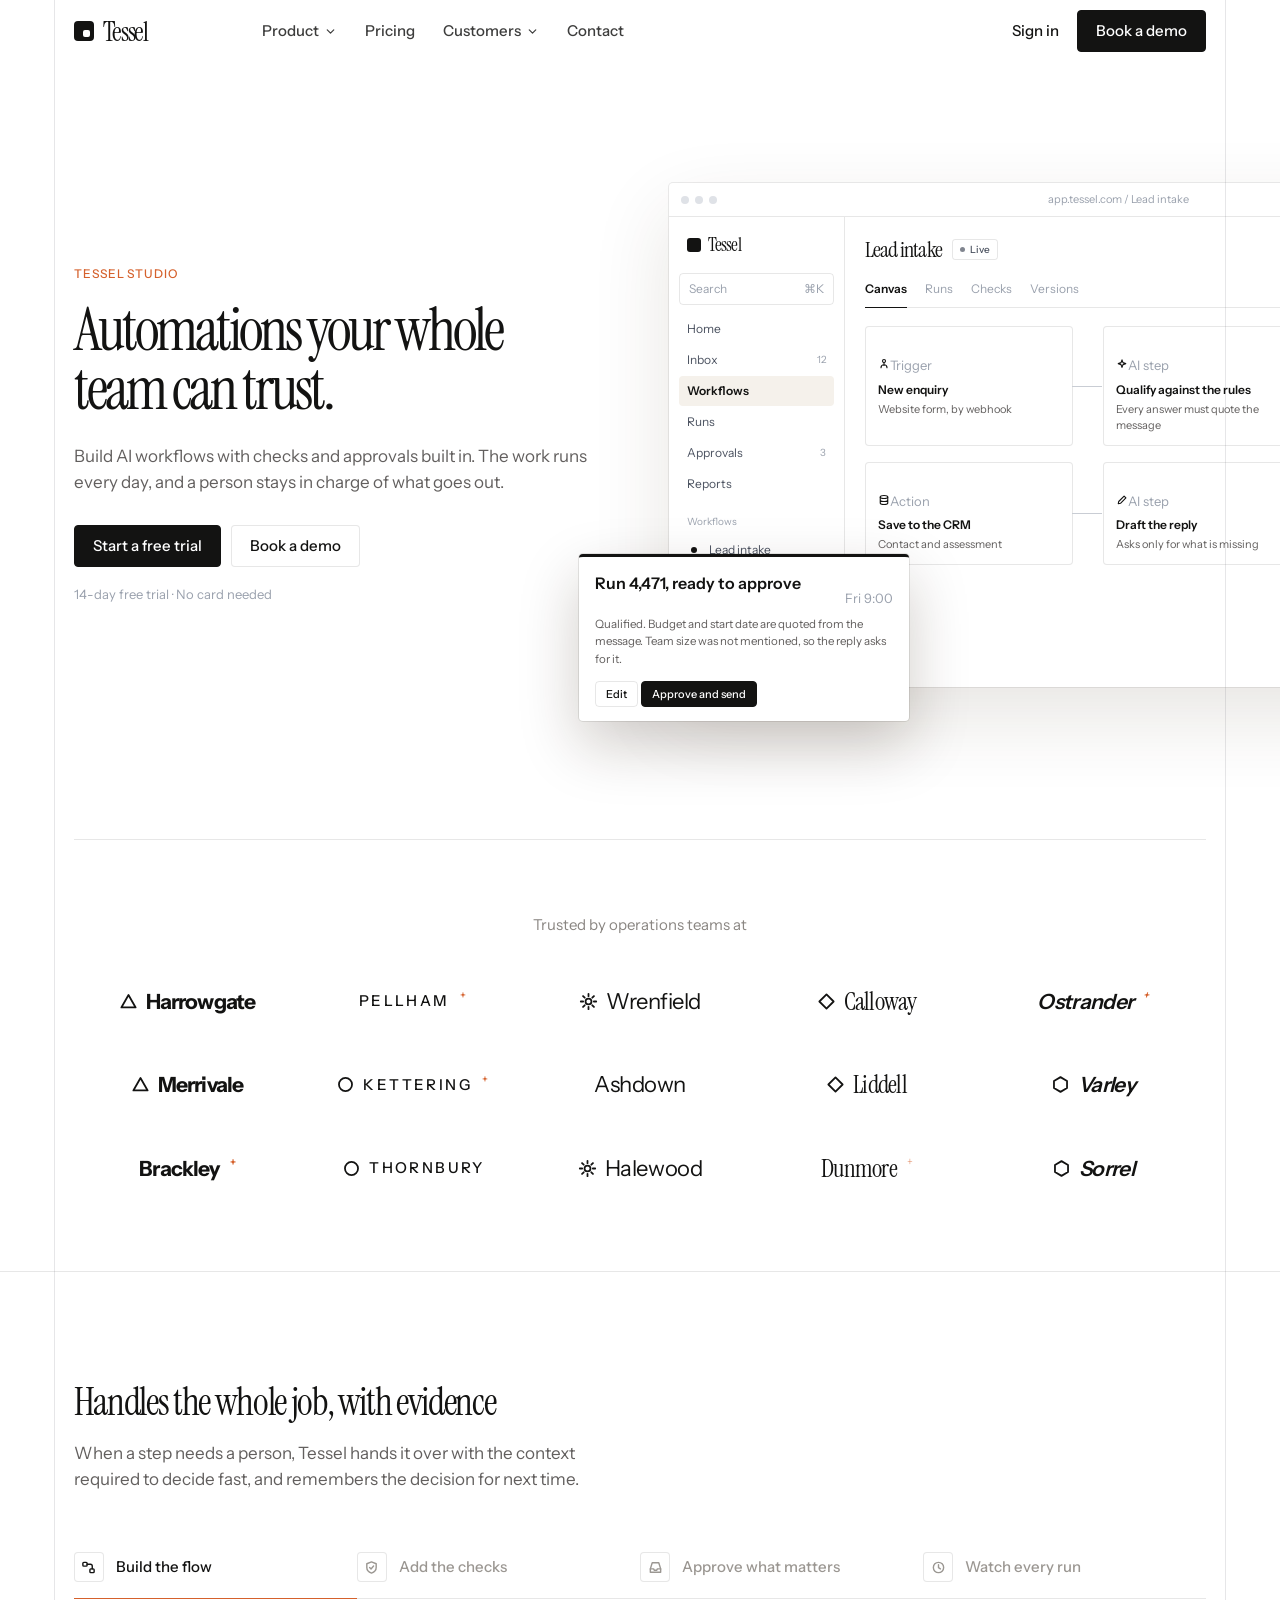
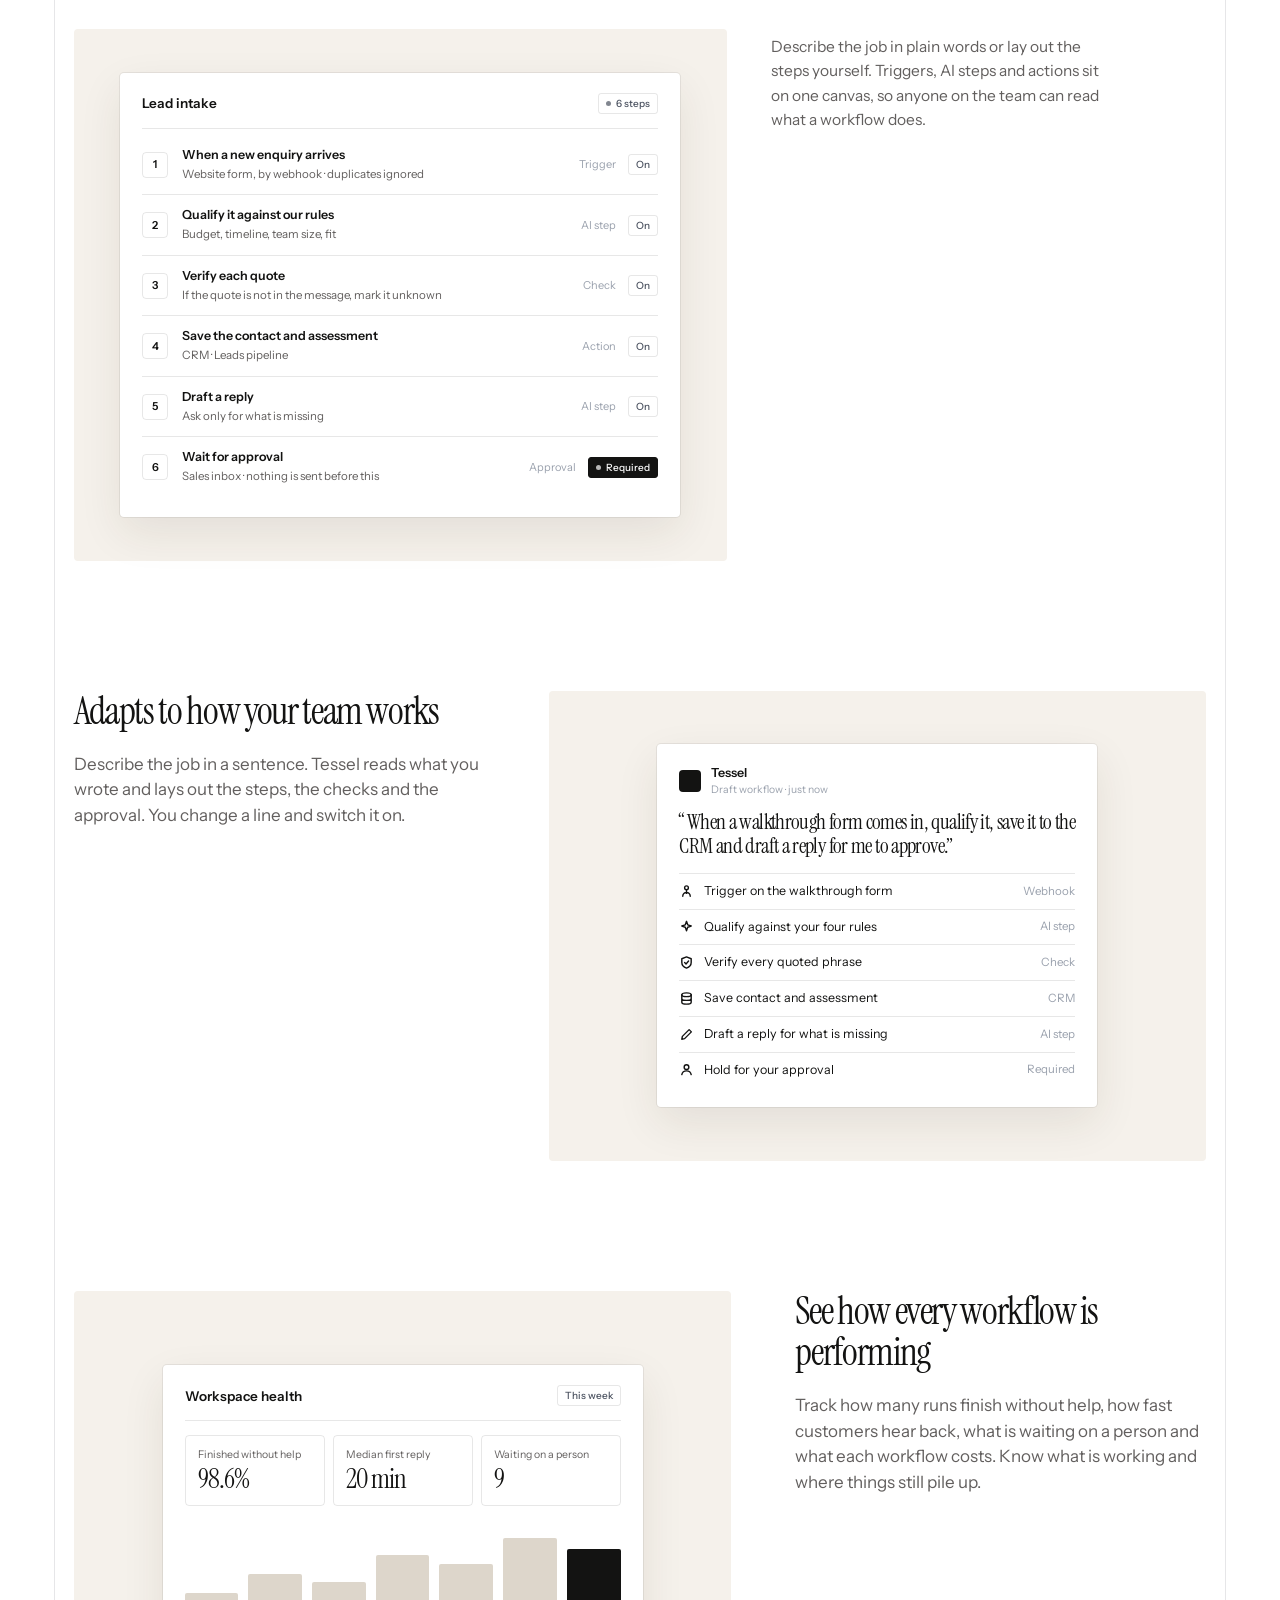
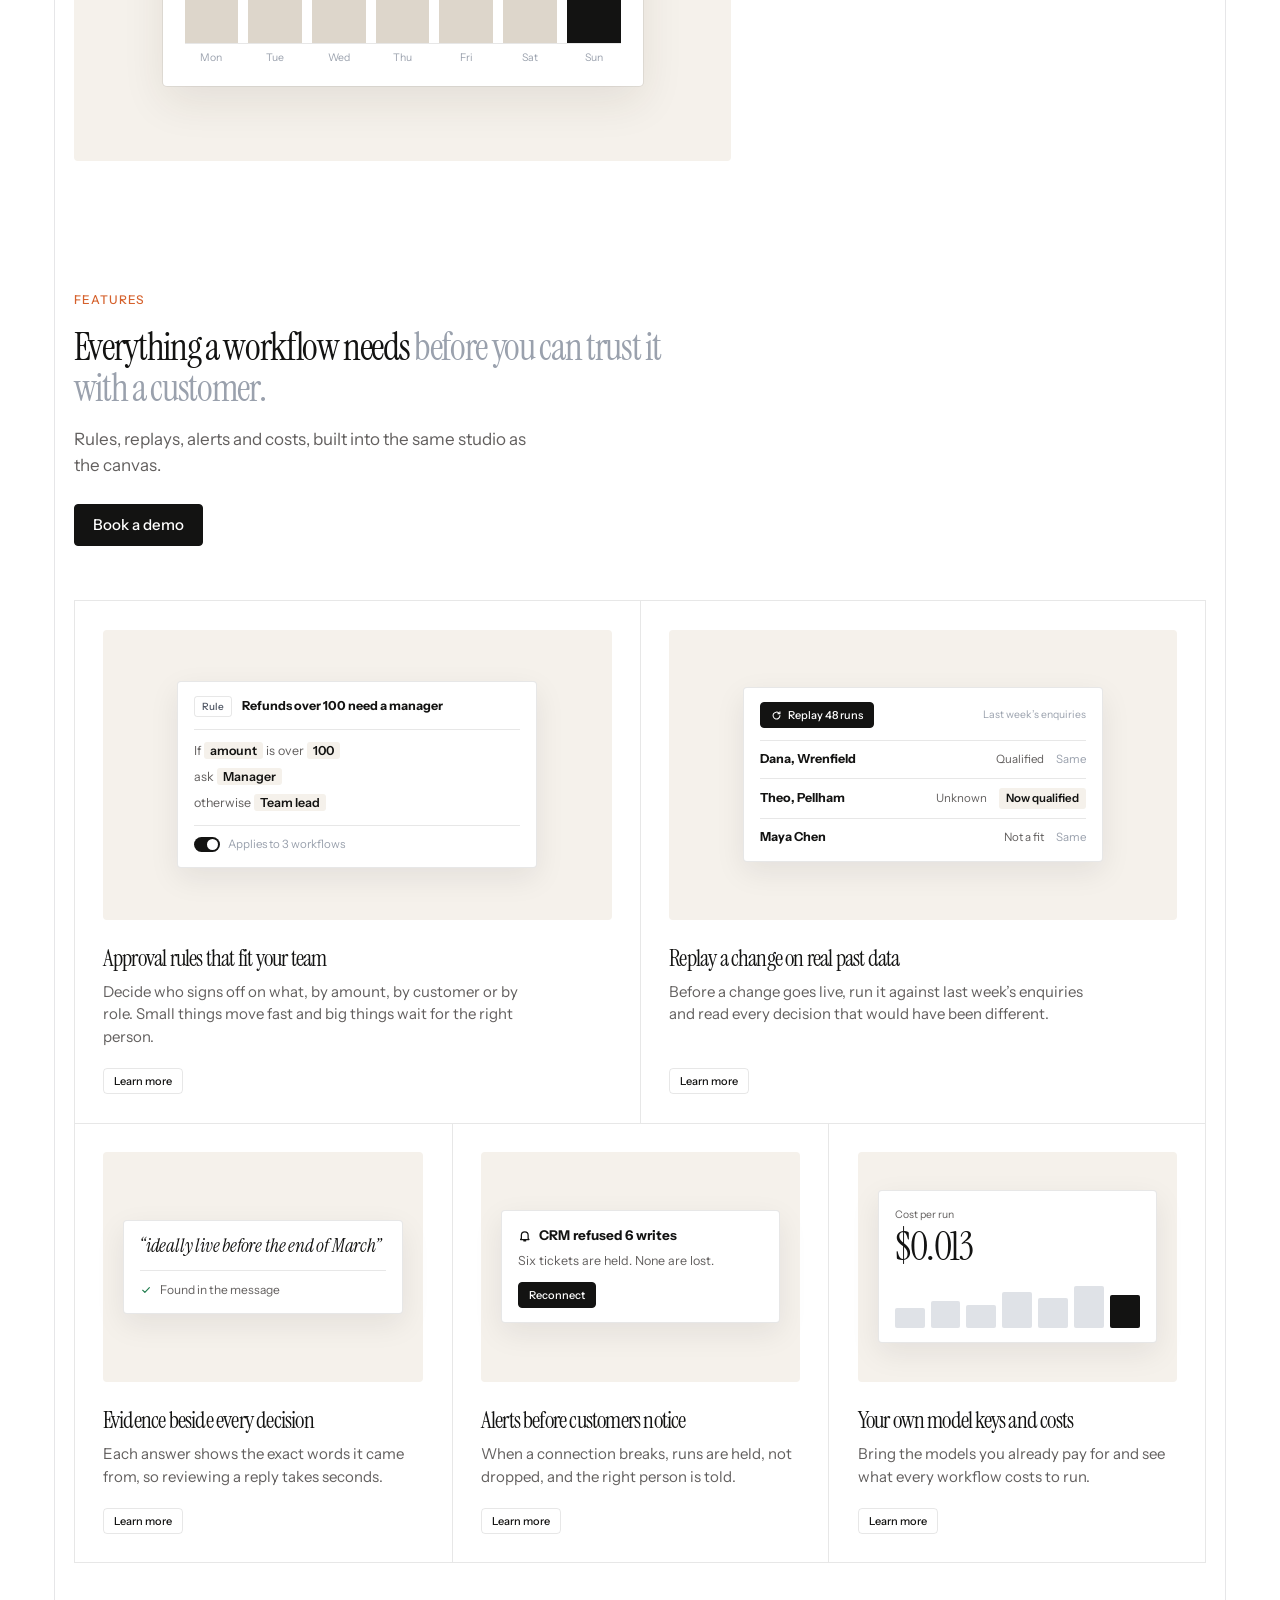
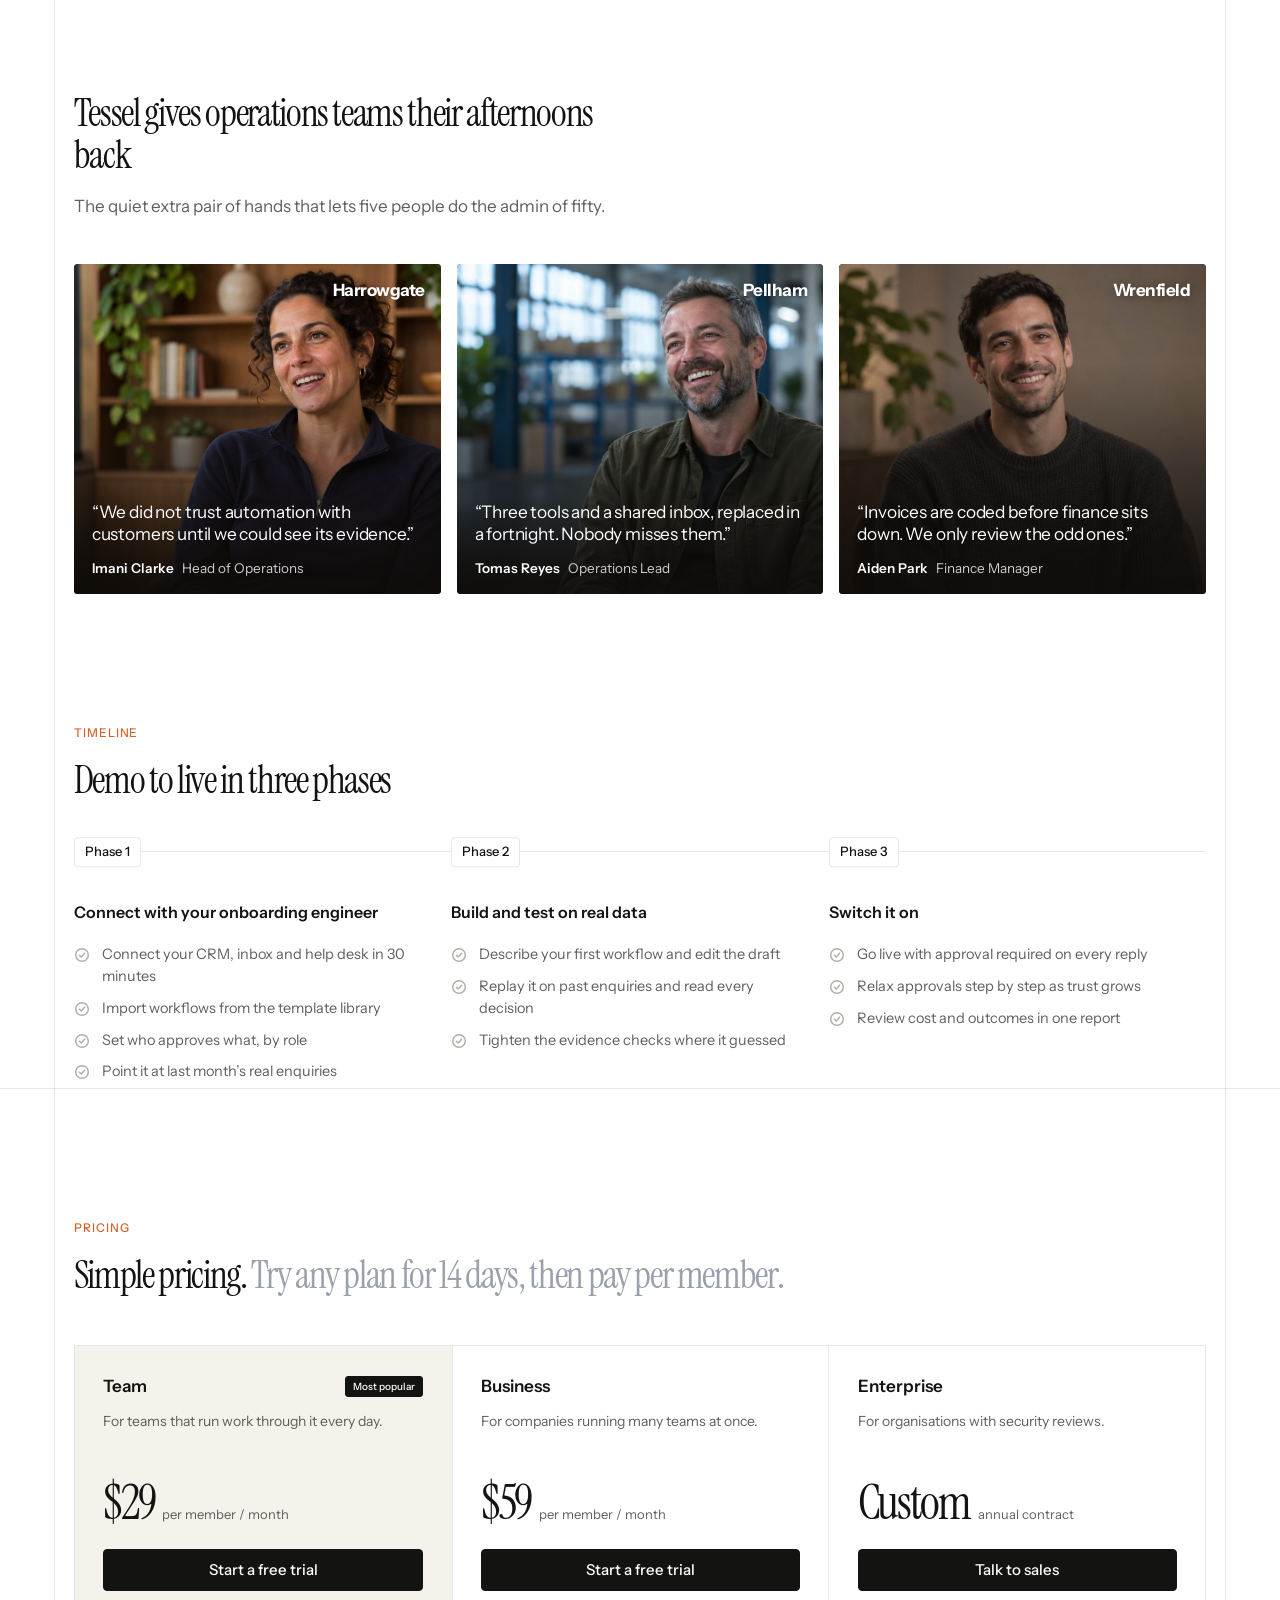
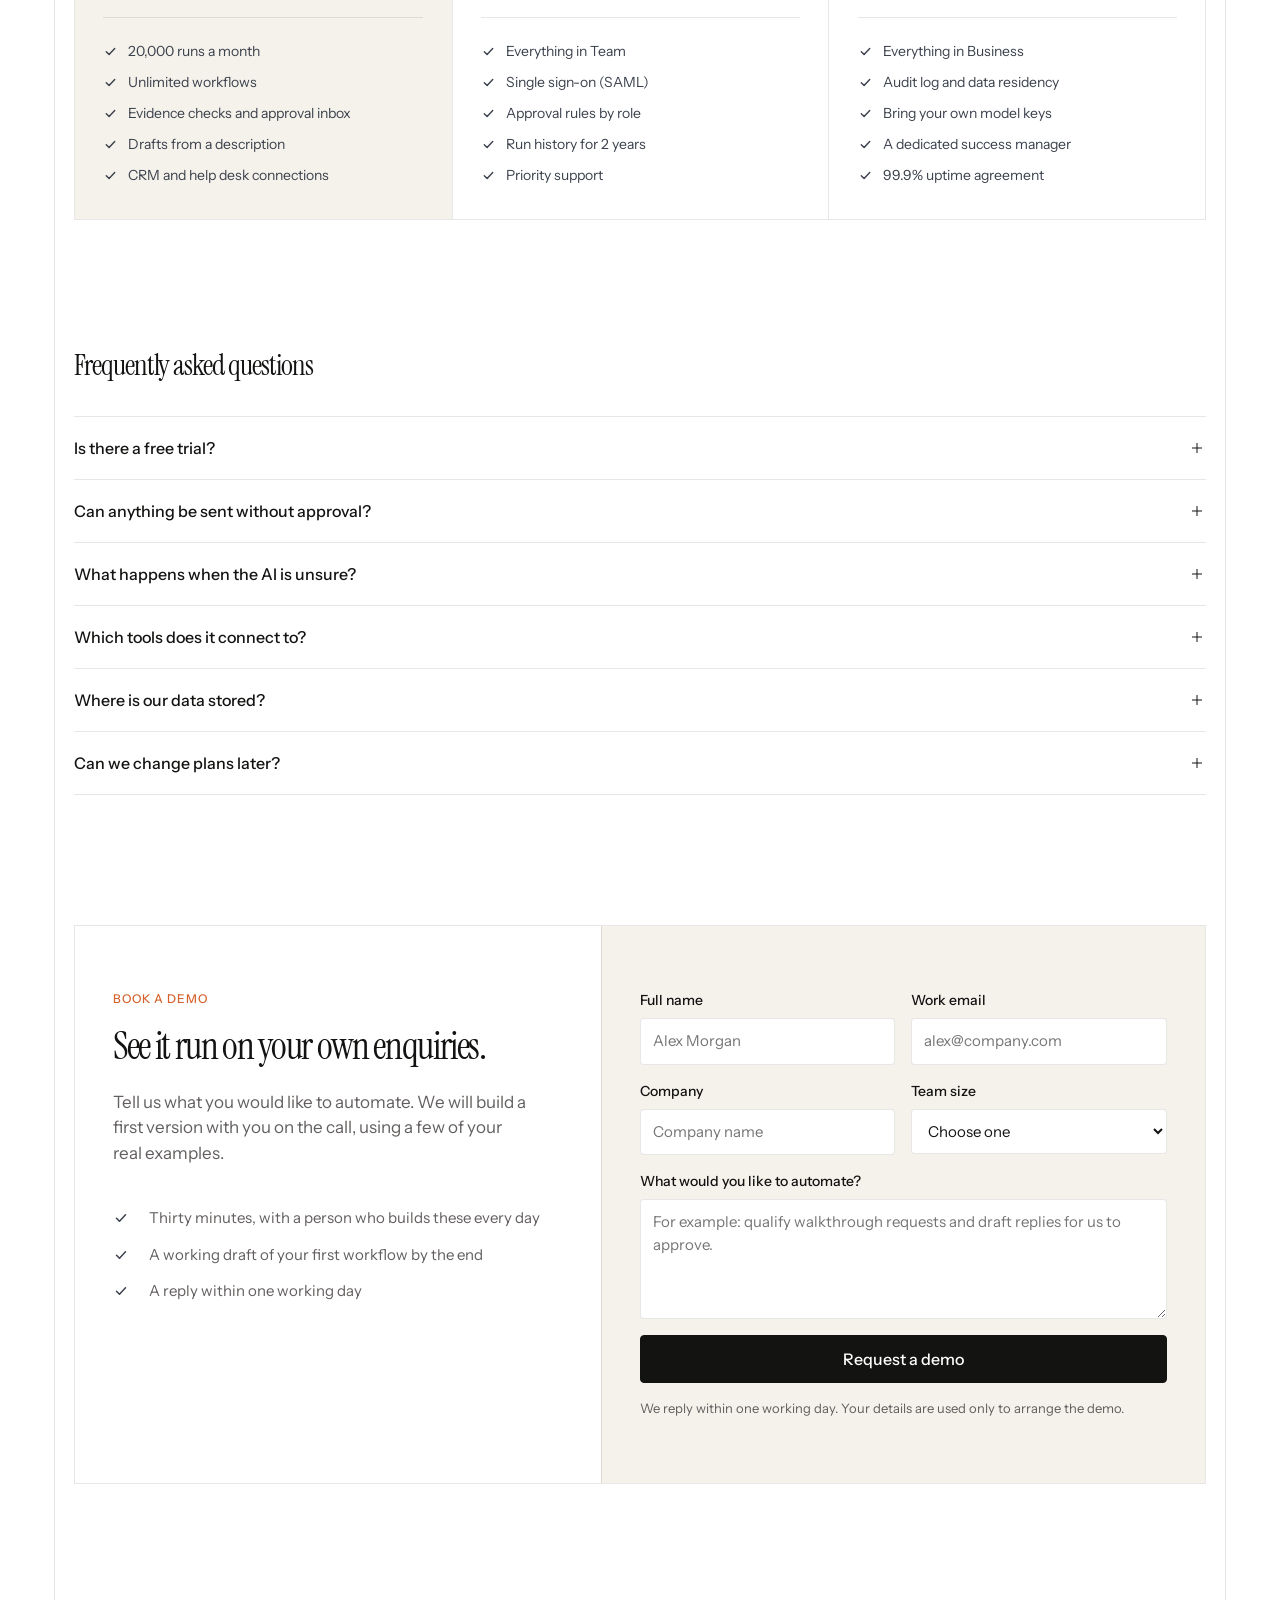
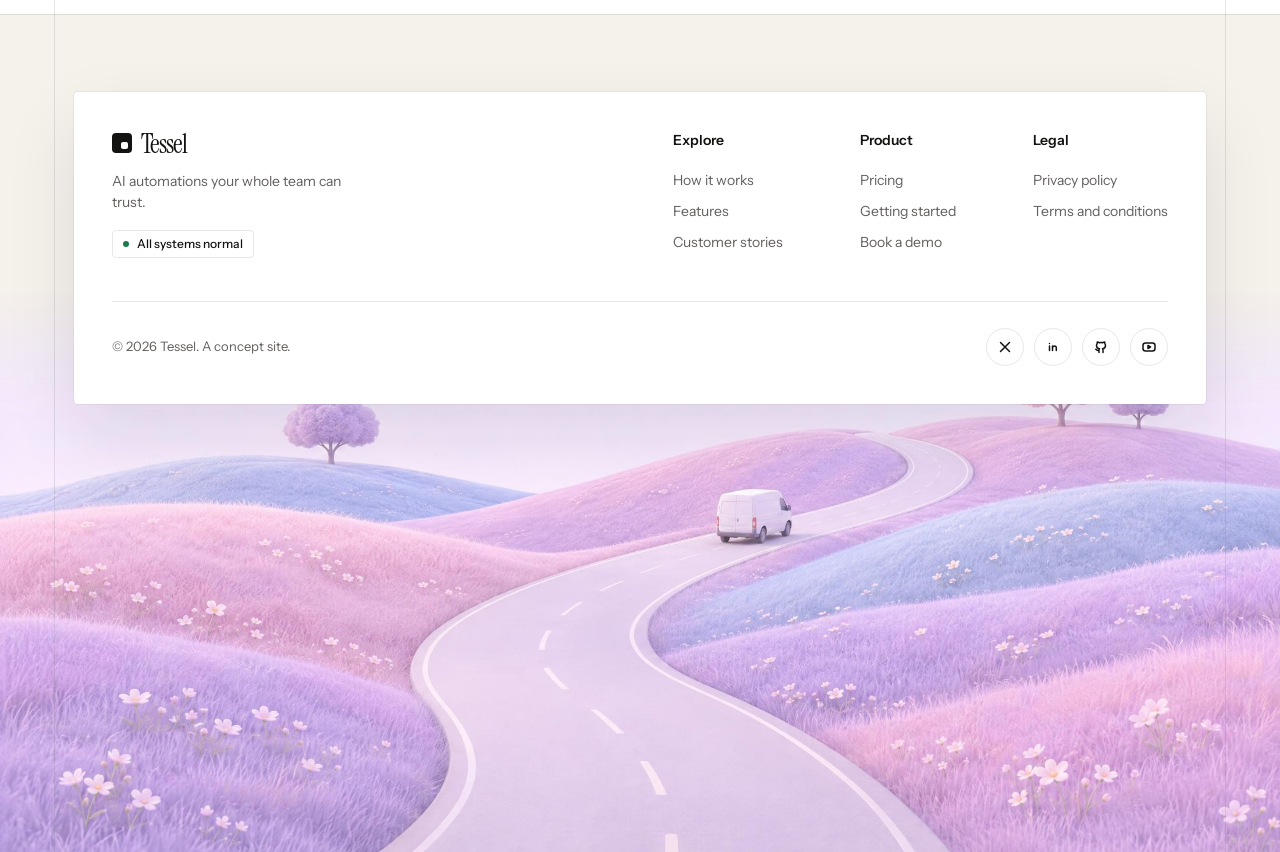
==== v2/index.html @ 74b29dfb "Add a second, left-aligned layout of Tessel under /v2/ Hero with the product running off the right e" ====
<!DOCTYPE html>
<html lang="en">
<head>
<meta charset="utf-8">
<meta name="viewport" content="width=device-width,initial-scale=1">
<title>Tessel · AI automations your whole team can trust</title>
<meta name="description" content="Tessel is a studio for building AI automations with checks and approvals built in, so the work runs every day and a person stays in charge of what goes out.">
<link rel="preload" href="../assets/fonts/instrument-serif-latin-400-normal.woff2" as="font" type="font/woff2" crossorigin>
<link rel="stylesheet" href="../styles.css?v=1794491705">
<link rel="stylesheet" href="v2.css?v=1794491705">
</head>
<body class="v2" data-nav="light" data-top>

<svg width="0" height="0" style="position:absolute" aria-hidden="true"><defs>
  <symbol id="i-arrow" viewBox="0 0 16 16"><path d="M3 8h10M9 4l4 4-4 4"/></symbol>
  <symbol id="i-check" viewBox="0 0 16 16"><path d="m3.500 8.300 3 3 6-6.500"/></symbol>
  <symbol id="i-hook" viewBox="0 0 16 16"><circle cx="8" cy="4" r="2"/><path d="M8 6v4M4 13a4 4 0 0 1 8 0"/></symbol>
  <symbol id="i-spark" viewBox="0 0 16 16"><path d="M8 2.500l1.300 3.700L13 7.500 9.300 8.800 8 12.500 6.700 8.800 3 7.500l3.700-1.300Z"/></symbol>
  <symbol id="i-shield" viewBox="0 0 16 16"><path d="M8 2 13 4v4c0 3-2.200 5-5 6-2.800-1-5-3-5-6V4Z"/><path d="m6 8 1.500 1.500L10.200 6.500"/></symbol>
  <symbol id="i-db" viewBox="0 0 16 16"><ellipse cx="8" cy="4" rx="5" ry="2"/><path d="M3 4v8c0 1.100 2.200 2 5 2s5-.9 5-2V4M3 8c0 1.100 2.200 2 5 2s5-.9 5-2"/></symbol>
  <symbol id="i-pen" viewBox="0 0 16 16"><path d="M3 13l.6-3L10.800 2.800l2.400 2.400L6 12.400Z"/></symbol>
  <symbol id="i-user" viewBox="0 0 16 16"><circle cx="8" cy="5.500" r="2.500"/><path d="M3 13.500c.5-2.500 2.500-4 5-4s4.500 1.500 5 4"/></symbol>
  <symbol id="i-send" viewBox="0 0 16 16"><path d="M2.500 8 13.500 3 10 13.500 8 9Z"/></symbol>
  <symbol id="i-eye" viewBox="0 0 16 16"><path d="M1.500 8S4 3.500 8 3.500 14.500 8 14.500 8 12 12.500 8 12.500 1.500 8 1.500 8Z"/><circle cx="8" cy="8" r="2"/></symbol>
  <symbol id="i-tri" viewBox="0 0 16 16"><path d="M8 2.500 14 13H2Z"/></symbol>
  <symbol id="i-ring" viewBox="0 0 16 16"><circle cx="8" cy="8" r="5.500"/></symbol>
  <symbol id="i-sun" viewBox="0 0 16 16"><circle cx="8" cy="8" r="2.500"/><path d="M8 1.500v2M8 12.500v2M1.500 8h2M12.500 8h2M3.400 3.400l1.400 1.400M11.200 11.200l1.400 1.400M3.400 12.600l1.400-1.400M11.200 4.800l1.400-1.400"/></symbol>
  <symbol id="i-dia" viewBox="0 0 16 16"><path d="M8 2 14 8l-6 6-6-6Z"/></symbol>
  <symbol id="i-hex" viewBox="0 0 16 16"><path d="M8 1.800 13.500 5v6L8 14.200 2.500 11V5Z"/></symbol>
  <symbol id="i-chev" viewBox="0 0 16 16"><path d="m4 6 4 4 4-4"/></symbol>
  <symbol id="i-flow" viewBox="0 0 16 16"><rect x="2" y="2.500" width="4.500" height="4" rx="1"/><rect x="9.500" y="9.500" width="4.500" height="4" rx="1"/><path d="M6.500 4.500H10a2 2 0 0 1 2 2v3"/></symbol>
  <symbol id="i-inbox" viewBox="0 0 16 16"><path d="M2.500 9.500 4.500 3h7l2 6.500V13h-11Z"/><path d="M2.500 9.500H6l.8 1.500h2.400l.8-1.500h3.500"/></symbol>
  <symbol id="i-clock" viewBox="0 0 16 16"><circle cx="8" cy="8" r="5.500"/><path d="M8 5v3.200l2 1.300"/></symbol>
  <symbol id="i-grid" viewBox="0 0 16 16"><rect x="2.500" y="2.500" width="4.500" height="4.500" rx="1"/><rect x="9" y="2.500" width="4.500" height="4.500" rx="1"/><rect x="2.500" y="9" width="4.500" height="4.500" rx="1"/><rect x="9" y="9" width="4.500" height="4.500" rx="1"/></symbol>
  <symbol id="i-build" viewBox="0 0 16 16"><path d="M3 13.500V4l5-1.500V13.500M8 6h5v7.500M2 13.500h12M5 6v.1M5 8.500v.1M5 11v.1M10.500 8.500v.1M10.500 11v.1"/></symbol>
  <symbol id="i-truck" viewBox="0 0 16 16"><path d="M1.500 4h8v7h-8ZM9.500 6.500h3l2 2.500v2h-5"/><circle cx="4.500" cy="11.500" r="1.300"/><circle cx="11.500" cy="11.500" r="1.300"/></symbol>
  <symbol id="i-case" viewBox="0 0 16 16"><rect x="2" y="5" width="12" height="8" rx="1.200"/><path d="M6 5V3.500h4V5M2 9h12"/></symbol>
  <symbol id="i-bell" viewBox="0 0 16 16"><path d="M4 11V7.500a4 4 0 0 1 8 0V11l1 1.500H3ZM6.800 14h2.400"/></symbol>
  <symbol id="i-key" viewBox="0 0 16 16"><circle cx="5.500" cy="10.500" r="2.500"/><path d="m7.300 8.700 5.200-5.200M10.500 5.500l1.500 1.500M12 4l1.500 1.500"/></symbol>
  <symbol id="i-redo" viewBox="0 0 16 16"><path d="M13 8a5 5 0 1 1-1.500-3.500M13 2.500v3h-3"/></symbol>
</defs></svg>

<div class="frame" aria-hidden="true"><i></i><i></i></div>

<header class="nav">
  <a class="logo" href="#top"><b></b>Tessel</a>
  <nav class="nav-links" id="site-menu" aria-label="Main" data-lenis-prevent>
    <div class="has-menu">
      <button class="nl" type="button" aria-expanded="false" aria-controls="menu-product">Product <svg class="i"><use href="#i-chev"/></svg></button>
      <div class="mega" id="menu-product"><div class="mega-in wide">
        <div class="mg">
          <a href="#how"><i><svg class="i"><use href="#i-flow"/></svg></i><span><b>Workflow canvas</b>Triggers, AI steps and actions on one page.</span></a>
          <a href="#how"><i><svg class="i"><use href="#i-shield"/></svg></i><span><b>Evidence checks</b>Every AI answer has to quote its source.</span></a>
          <a href="#how"><i><svg class="i"><use href="#i-inbox"/></svg></i><span><b>Approval inbox</b>Nothing reaches a customer without a yes.</span></a>
          <a href="#how"><i><svg class="i"><use href="#i-clock"/></svg></i><span><b>Run history</b>What ran, what it decided and why.</span></a>
          <a href="#new"><i><svg class="i"><use href="#i-spark"/></svg></i><span><b>Drafts from a description</b>Type the job and get a first version.</span></a>
          <a href="#features"><i><svg class="i"><use href="#i-grid"/></svg></i><span><b>All features</b>Rules, replays, alerts and model keys.</span></a>
        </div>
        <a class="mg-card" href="#new"><img src="../assets/t1.jpg" alt="" loading="lazy"><small>New in 3.0</small><b>Workflows drafted from a description</b><span>See how it works <svg class="i"><use href="#i-arrow"/></svg></span></a>
      </div></div>
    </div>
    <a class="nl" href="#pricing">Pricing</a>
    <div class="has-menu">
      <button class="nl" type="button" aria-expanded="false" aria-controls="menu-customers">Customers <svg class="i"><use href="#i-chev"/></svg></button>
      <div class="mega" id="menu-customers"><div class="mega-in">
        <div class="mg one">
          <a href="#customers"><i><svg class="i"><use href="#i-build"/></svg></i><span><b>Harrowgate</b>Property. Every enquiry answered the same morning.</span></a>
          <a href="#customers"><i><svg class="i"><use href="#i-truck"/></svg></i><span><b>Pellham</b>Logistics. Three tools and a shared inbox replaced.</span></a>
          <a href="#customers"><i><svg class="i"><use href="#i-case"/></svg></i><span><b>Wrenfield</b>Professional services. Invoices coded before finance arrives.</span></a>
        </div>
        <a class="mg-card" href="#customers"><img src="../assets/c1.jpg" alt="" loading="lazy"><small>Customer stories</small><b>Teams that stopped copying and pasting</b><span>Read the stories <svg class="i"><use href="#i-arrow"/></svg></span></a>
      </div></div>
    </div>
    <a class="nl" href="#demo">Contact</a>
    <div class="m-cta"><a class="btn" href="#demo">Sign in</a><a class="btn dark" href="#demo">Book a demo</a></div>
  </nav>
  <div class="nav-cta"><a class="signin" href="#demo">Sign in</a><a class="btn dark" href="#demo">Book a demo</a><button class="burger" type="button" aria-label="Open menu" aria-expanded="false" aria-controls="site-menu"><i></i><i></i></button></div>
</header>

<main id="top">

<section class="hero2" data-theme="light">
  <div class="h2-copy">
    <span class="kick rv">Tessel Studio</span>
    <h1 class="rv">Automations your whole <br>team can trust.</h1>
    <p class="lead rv d1">Build AI workflows with checks and approvals built in. The work runs every day, and a person stays in charge of what goes out.</p>
    <div class="cta rv d2"><a class="btn dark" href="#pricing">Start a free trial</a><a class="btn" href="#demo">Book a demo</a></div>
    <small class="rv d2">14-day free trial · No card needed</small>
  </div>
  <div class="h2-vis rv d1">
    <div class="win">
      <div class="win-bar"><i></i><i></i><i></i><span>app.tessel.com / Lead intake</span></div>
      <div class="app">
        <aside class="side">
          <div class="brand"><b></b>Tessel</div>
          <div class="srch">Search <span>⌘K</span></div>
          <a>Home</a><a>Inbox <em>12</em></a><a class="on">Workflows</a><a>Runs</a><a>Approvals <em>3</em></a><a>Reports</a>
          <div class="grp">Workflows</div>
          <a><i class="dot"></i>Lead intake</a><a><i class="dot"></i>Invoice coding</a><a><i class="dot"></i>Support triage</a><a><i class="dot o"></i>Weekly report</a>
        </aside>
        <div class="main">
          <div class="hd"><b>Lead intake</b><span class="tag">Live</span><div class="avs"><span><i>MA</i><i>TH</i><i>JR</i></span><span class="mini">Share</span></div></div>
          <div class="tabs"><b>Canvas</b><span>Runs</span><span>Checks</span><span>Versions</span></div>
          <div class="flow-g">
            <div class="node"><small><svg class="i"><use href="#i-hook"/></svg>Trigger</small><b>New enquiry</b><p>Website form, by webhook</p></div>
            <div class="node"><small><svg class="i"><use href="#i-spark"/></svg>AI step</small><b>Qualify against the rules</b><p>Every answer must quote the message</p></div>
            <div class="node"><small><svg class="i"><use href="#i-shield"/></svg>Check</small><b>Verify each quote</b><p>Not found becomes unknown</p></div>
            <div class="node"><small><svg class="i"><use href="#i-db"/></svg>Action</small><b>Save to the CRM</b><p>Contact and assessment</p></div>
            <div class="node"><small><svg class="i"><use href="#i-pen"/></svg>AI step</small><b>Draft the reply</b><p>Asks only for what is missing</p></div>
            <div class="node live"><small><svg class="i"><use href="#i-user"/></svg>Approval</small><b>Wait for a person</b><p>3 replies waiting</p></div>
          </div>
        </div>
      </div>
    </div>
    <div class="floaty">
        <div class="t">Run 4,471, ready to approve <small>Fri 9:00</small></div>
        <p>Qualified. Budget and start date are quoted from the message. Team size was not mentioned, so the reply asks for it.</p>
        <span class="mini">Edit</span> <span class="mini k">Approve and send</span>
      </div>
  </div>
</section>

<section class="logos2" data-theme="light">
  <p class="rv">Trusted by operations teams at</p>
  <div class="lgrid rv"><span class="lg a"><svg class="i"><use href="#i-tri"/></svg>Harrowgate</span><span class="lg c">Pellham<sup>+</sup></span><span class="lg e"><svg class="i"><use href="#i-sun"/></svg>Wrenfield</span><span class="lg b"><svg class="i"><use href="#i-dia"/></svg>Calloway</span><span class="lg d">Ostrander<sup>+</sup></span><span class="lg a"><svg class="i"><use href="#i-tri"/></svg>Merrivale</span><span class="lg c"><svg class="i"><use href="#i-ring"/></svg>Kettering<sup>+</sup></span><span class="lg e">Ashdown</span><span class="lg b"><svg class="i"><use href="#i-dia"/></svg>Liddell</span><span class="lg d"><svg class="i"><use href="#i-hex"/></svg>Varley</span><span class="lg a">Brackley<sup>+</sup></span><span class="lg c"><svg class="i"><use href="#i-ring"/></svg>Thornbury</span><span class="lg e"><svg class="i"><use href="#i-sun"/></svg>Halewood</span><span class="lg b">Dunmore<sup>+</sup></span><span class="lg d"><svg class="i"><use href="#i-hex"/></svg>Sorrel</span></div>
</section>

<section class="walk" id="how" data-theme="light">
  <div class="shead"><h2 class="rv">Handles the whole job, with evidence</h2><p class="lead rv">When a step needs a person, Tessel hands it over with the context required to decide fast, and remembers the decision for next time.</p></div>
  <div class="tablist rv" role="tablist"><button class="tab on" type="button" role="tab" aria-selected="true" data-t="0"><i><svg class="i"><use href="#i-flow"/></svg></i>Build the flow</button><button class="tab" type="button" role="tab" aria-selected="false" data-t="1"><i><svg class="i"><use href="#i-shield"/></svg></i>Add the checks</button><button class="tab" type="button" role="tab" aria-selected="false" data-t="2"><i><svg class="i"><use href="#i-inbox"/></svg></i>Approve what matters</button><button class="tab" type="button" role="tab" aria-selected="false" data-t="3"><i><svg class="i"><use href="#i-clock"/></svg></i>Watch every run</button></div>
  <div class="panes"><div class="pane on" role="tabpanel"><div class="bp"><div class="panel">
        <div class="ph">Lead intake <span class="tag">6 steps</span></div>
        <div class="row"><span class="n">1</span><div><b>When a new enquiry arrives</b><small>Website form, by webhook · duplicates ignored</small></div><em>Trigger</em><span class="tag plain">On</span></div>
        <div class="row"><span class="n">2</span><div><b>Qualify it against our rules</b><small>Budget, timeline, team size, fit</small></div><em>AI step</em><span class="tag plain">On</span></div>
        <div class="row"><span class="n">3</span><div><b>Verify each quote</b><small>If the quote is not in the message, mark it unknown</small></div><em>Check</em><span class="tag plain">On</span></div>
        <div class="row"><span class="n">4</span><div><b>Save the contact and assessment</b><small>CRM · Leads pipeline</small></div><em>Action</em><span class="tag plain">On</span></div>
        <div class="row"><span class="n">5</span><div><b>Draft a reply</b><small>Ask only for what is missing</small></div><em>AI step</em><span class="tag plain">On</span></div>
        <div class="row"><span class="n">6</span><div><b>Wait for approval</b><small>Sales inbox · nothing is sent before this</small></div><em>Approval</em><span class="tag k">Required</span></div>
      </div></div><p>Describe the job in plain words or lay out the steps yourself. Triggers, AI steps and actions sit on one canvas, so anyone on the team can read what a workflow does.</p></div><div class="pane" role="tabpanel"><div class="bp"><div class="panel">
        <div class="ph">Evidence check, run 4,471 <span class="tag">3 of 4 verified</span></div>
        <div class="row"><span class="n ok">✓</span><div><b>Budget: over 10k</b><span class="q">“we have set aside around twelve thousand”</span></div><em>Found</em><span class="tag plain">Verified</span></div>
        <div class="row"><span class="n ok">✓</span><div><b>Timeline: this quarter</b><span class="q">“ideally live before the end of March”</span></div><em>Found</em><span class="tag plain">Verified</span></div>
        <div class="row"><span class="n ok">✓</span><div><b>Decision maker: yes</b><span class="q">“I run operations and sign this off”</span></div><em>Found</em><span class="tag plain">Verified</span></div>
        <div class="row"><span class="n no">?</span><div><b>Team size: 40 people</b><span class="q">“a team of about forty”</span></div><em>Not in message</em><span class="tag k">Set to unknown</span></div>
      </div></div><p>Make the AI show its evidence. Tessel verifies every quote against the source message, and anything it cannot find is marked unknown before the run moves on.</p></div><div class="pane" role="tabpanel"><div class="bp"><div class="panel">
        <div class="ph">Approvals <span class="tag">3 waiting</span></div>
        <div class="row"><span class="n">R</span><div><b>Reply to Dana at Wrenfield</b><small>Lead intake · asks for team size</small></div><em>2 min ago</em><span class="mini k">Approve</span></div>
        <div class="row"><span class="n">£</span><div><b>Refund 48.00 to Maya Chen</b><small>Billing · duplicate charge, September</small></div><em>14 min ago</em><span class="mini k">Approve</span></div>
        <div class="row"><span class="n">R</span><div><b>Reply to Pellham support ticket</b><small>Support triage · delivery date change</small></div><em>1 hour ago</em><span class="mini k">Approve</span></div>
        <div class="row"><span class="n ok">✓</span><div><b>Weekly report to leadership</b><small>Approved by Theo · sent Fri 9:00</small></div><em>Yesterday</em><span class="tag plain">Sent</span></div>
      </div></div><p>Replies, refunds and anything a customer will see wait in one inbox until a person says yes. The evidence sits beside each decision, so approving takes seconds.</p></div><div class="pane" role="tabpanel"><div class="bp"><div class="panel">
        <div class="ph">Runs, this week <span class="tag">1,284 runs</span></div>
        <div class="row"><span class="n ok">✓</span><div><b>Lead intake</b><small>412 runs · 9 waiting for approval</small></div><em>Today</em><span class="tag plain">Healthy</span></div>
        <div class="row"><span class="n ok">✓</span><div><b>Invoice coding</b><small>655 runs · 12 sent to finance</small></div><em>Today</em><span class="tag plain">Healthy</span></div>
        <div class="row"><span class="n no">!</span><div><b>Support triage</b><small>217 runs · CRM refused 6 writes</small></div><em>2 hours ago</em><span class="tag k">Needs a look</span></div>
        <div class="two"><div class="box"><b>Support triage is failing to save</b><p style="color:var(--muted);margin:6px 0 12px">The CRM key expired on Tuesday. Six tickets are held, none are lost.</p><span class="mini k">Reconnect the CRM</span></div><div class="box"><div class="big">98.6%</div><div class="trk"><i style="width:98.6%"></i></div><small style="color:var(--muted)">of runs finished without a person stepping in</small></div></div>
      </div></div><p>See what ran, what it decided and why. When a connection breaks, runs are held, not dropped, and the right person is told before a customer notices.</p></div></div>
</section>

<section class="split" id="new" data-theme="light">
  <div class="stext"><h2 class="rv">Adapts to how your team works</h2><p class="lead rv">Describe the job in a sentence. Tessel reads what you wrote and lays out the steps, the checks and the approval. You change a line and switch it on.</p></div>
  <div class="bp tall rv"><div class="panel draft">
    <div class="who"><b></b><div>Tessel<small>Draft workflow · just now</small></div></div>
    <p class="ask">“When a walkthrough form comes in, qualify it, save it to the CRM and draft a reply for me to approve.”</p>
    <ul>
      <li><svg class="i"><use href="#i-hook"/></svg>Trigger on the walkthrough form<em>Webhook</em></li>
      <li><svg class="i"><use href="#i-spark"/></svg>Qualify against your four rules<em>AI step</em></li>
      <li><svg class="i"><use href="#i-shield"/></svg>Verify every quoted phrase<em>Check</em></li>
      <li><svg class="i"><use href="#i-db"/></svg>Save contact and assessment<em>CRM</em></li>
      <li><svg class="i"><use href="#i-pen"/></svg>Draft a reply for what is missing<em>AI step</em></li>
      <li><svg class="i"><use href="#i-user"/></svg>Hold for your approval<em>Required</em></li>
    </ul>
  </div></div>
</section>

<section class="split rev" data-theme="light">
  <div class="bp tall rv"><div class="panel dash">
    <div class="ph">Workspace health <span class="tag plain">This week</span></div>
    <div class="tiles"><div><small>Finished without help</small><b>98.6%</b></div><div><small>Median first reply</small><b>20 min</b></div><div><small>Waiting on a person</small><b>9</b></div></div>
    <div class="chart"><i style="--h:42%"></i><i style="--h:58%"></i><i style="--h:51%"></i><i style="--h:74%"></i><i style="--h:66%"></i><i style="--h:88%"></i><i class="on" style="--h:79%"></i></div>
    <div class="days"><span>Mon</span><span>Tue</span><span>Wed</span><span>Thu</span><span>Fri</span><span>Sat</span><span>Sun</span></div>
  </div></div>
  <div class="stext"><h2 class="rv">See how every workflow is performing</h2><p class="lead rv">Track how many runs finish without help, how fast customers hear back, what is waiting on a person and what each workflow costs. Know what is working and where things still pile up.</p></div>
</section>

<section class="feats" id="features" data-theme="light">
  <div class="wrap fhead"><span class="kick rv">Features</span><h2 class="rv">Everything a workflow needs <span>before you can trust it with a customer.</span></h2><p class="lead rv">Rules, replays, alerts and costs, built into the same studio as the canvas.</p><a class="btn dark rv" href="#demo">Book a demo</a></div>
  <div class="fgridc">
    <article class="fc big rv">
      <div class="fart"><div class="fa-rule">
        <div class="r1"><span class="tag plain">Rule</span><b>Refunds over 100 need a manager</b></div>
        <div class="r2"><span>If <em>amount</em> is over <em>100</em></span><span>ask <em>Manager</em></span><span>otherwise <em>Team lead</em></span></div>
        <div class="r3"><i></i>Applies to 3 workflows</div>
      </div></div>
      <h3>Approval rules that fit your team</h3><p>Decide who signs off on what, by amount, by customer or by role. Small things move fast and big things wait for the right person.</p><a class="mini" href="#demo">Learn more</a>
    </article>
    <article class="fc big rv d1">
      <div class="fart"><div class="fa-replay">
        <div class="bar"><span class="mini k"><svg class="i"><use href="#i-redo"/></svg> Replay 48 runs</span><small>Last week’s enquiries</small></div>
        <div class="rr"><b>Dana, Wrenfield</b><span>Qualified</span><span class="same">Same</span></div>
        <div class="rr"><b>Theo, Pellham</b><span>Unknown</span><span class="chg">Now qualified</span></div>
        <div class="rr"><b>Maya Chen</b><span>Not a fit</span><span class="same">Same</span></div>
      </div></div>
      <h3>Replay a change on real past data</h3><p>Before a change goes live, run it against last week’s enquiries and read every decision that would have been different.</p><a class="mini" href="#demo">Learn more</a>
    </article>
    <article class="fc rv">
      <div class="fart"><div class="fa-quote"><span class="q">“ideally live before the end of March”</span><div><svg class="i ok"><use href="#i-check"/></svg>Found in the message</div></div></div>
      <h3>Evidence beside every decision</h3><p>Each answer shows the exact words it came from, so reviewing a reply takes seconds.</p><a class="mini" href="#demo">Learn more</a>
    </article>
    <article class="fc rv d1">
      <div class="fart"><div class="fa-alert"><div><svg class="i"><use href="#i-bell"/></svg><b>CRM refused 6 writes</b></div><p>Six tickets are held. None are lost.</p><span class="mini k">Reconnect</span></div></div>
      <h3>Alerts before customers notice</h3><p>When a connection breaks, runs are held, not dropped, and the right person is told.</p><a class="mini" href="#demo">Learn more</a>
    </article>
    <article class="fc rv d2">
      <div class="fart"><div class="fa-cost"><small>Cost per run</small><b>$0.013</b><div class="bars"><i style="height:38%"></i><i style="height:52%"></i><i style="height:44%"></i><i style="height:70%"></i><i style="height:58%"></i><i style="height:82%"></i><i class="on" style="height:64%"></i></div></div></div>
      <h3>Your own model keys and costs</h3><p>Bring the models you already pay for and see what every workflow costs to run.</p><a class="mini" href="#demo">Learn more</a>
    </article>
  </div>
</section>

<section class="voices" id="customers" data-theme="light">
  <div class="shead"><h2 class="rv">Tessel gives operations teams their afternoons back</h2><p class="lead rv">The quiet extra pair of hands that lets five people do the admin of fifty.</p></div>
  <div class="vgrid"><figure class="voice rv"><img src="../assets/p1.jpg" alt="" loading="lazy"><span class="co">Harrowgate</span><figcaption><q>“We did not trust automation with customers until we could see its evidence.”</q><b>Imani Clarke</b><span>Head of Operations</span></figcaption></figure><figure class="voice rv d1"><img src="../assets/p2.jpg" alt="" loading="lazy"><span class="co">Pellham</span><figcaption><q>“Three tools and a shared inbox, replaced in a fortnight. Nobody misses them.”</q><b>Tomas Reyes</b><span>Operations Lead</span></figcaption></figure><figure class="voice rv d2"><img src="../assets/p3.jpg" alt="" loading="lazy"><span class="co">Wrenfield</span><figcaption><q>“Invoices are coded before finance sits down. We only review the odd ones.”</q><b>Aiden Park</b><span>Finance Manager</span></figcaption></figure></div>
</section>

<section class="phases" id="phases" data-theme="light">
  <span class="kick rv">Timeline</span>
  <h2 class="rv">Demo to live in three phases</h2>
  <div class="pgrid"><div class="phase rv"><span class="chip">Phase 1</span><h3>Connect with your onboarding engineer</h3><ul><li><svg class="i" viewBox="0 0 16 16"><circle cx="8" cy="8" r="6.300"/><path d="m5.400 8.200 1.800 1.800 3.400-3.800"/></svg>Connect your CRM, inbox and help desk in 30 minutes</li><li><svg class="i" viewBox="0 0 16 16"><circle cx="8" cy="8" r="6.300"/><path d="m5.400 8.200 1.800 1.800 3.400-3.800"/></svg>Import workflows from the template library</li><li><svg class="i" viewBox="0 0 16 16"><circle cx="8" cy="8" r="6.300"/><path d="m5.400 8.200 1.800 1.800 3.400-3.800"/></svg>Set who approves what, by role</li><li><svg class="i" viewBox="0 0 16 16"><circle cx="8" cy="8" r="6.300"/><path d="m5.400 8.200 1.800 1.800 3.400-3.800"/></svg>Point it at last month’s real enquiries</li></ul></div><div class="phase rv d1"><span class="chip">Phase 2</span><h3>Build and test on real data</h3><ul><li><svg class="i" viewBox="0 0 16 16"><circle cx="8" cy="8" r="6.300"/><path d="m5.400 8.200 1.800 1.800 3.400-3.800"/></svg>Describe your first workflow and edit the draft</li><li><svg class="i" viewBox="0 0 16 16"><circle cx="8" cy="8" r="6.300"/><path d="m5.400 8.200 1.800 1.800 3.400-3.800"/></svg>Replay it on past enquiries and read every decision</li><li><svg class="i" viewBox="0 0 16 16"><circle cx="8" cy="8" r="6.300"/><path d="m5.400 8.200 1.800 1.800 3.400-3.800"/></svg>Tighten the evidence checks where it guessed</li></ul></div><div class="phase rv d2"><span class="chip">Phase 3</span><h3>Switch it on</h3><ul><li><svg class="i" viewBox="0 0 16 16"><circle cx="8" cy="8" r="6.300"/><path d="m5.400 8.200 1.800 1.800 3.400-3.800"/></svg>Go live with approval required on every reply</li><li><svg class="i" viewBox="0 0 16 16"><circle cx="8" cy="8" r="6.300"/><path d="m5.400 8.200 1.800 1.800 3.400-3.800"/></svg>Relax approvals step by step as trust grows</li><li><svg class="i" viewBox="0 0 16 16"><circle cx="8" cy="8" r="6.300"/><path d="m5.400 8.200 1.800 1.800 3.400-3.800"/></svg>Review cost and outcomes in one report</li></ul></div></div>
</section>

<section class="price" id="pricing" data-theme="light">
  <div class="wrap"><span class="kick rv">Pricing</span><h2 class="rv">Simple pricing. <span>Try any plan for 14 days, then pay per member.</span></h2></div>
  <div class="plans">
    <div class="plan pop rv"><div class="nm">Team <span class="tag k plain">Most popular</span></div><p>For teams that run work through it every day.</p><div class="amt"><b>$29</b>per member / month</div><a class="btn dark" href="#demo">Start a free trial</a><ul><li><svg class="i"><use href="#i-check"/></svg>20,000 runs a month</li><li><svg class="i"><use href="#i-check"/></svg>Unlimited workflows</li><li><svg class="i"><use href="#i-check"/></svg>Evidence checks and approval inbox</li><li><svg class="i"><use href="#i-check"/></svg>Drafts from a description</li><li><svg class="i"><use href="#i-check"/></svg>CRM and help desk connections</li></ul></div>
    <div class="plan rv d1"><div class="nm">Business</div><p>For companies running many teams at once.</p><div class="amt"><b>$59</b>per member / month</div><a class="btn dark" href="#demo">Start a free trial</a><ul><li><svg class="i"><use href="#i-check"/></svg>Everything in Team</li><li><svg class="i"><use href="#i-check"/></svg>Single sign-on (SAML)</li><li><svg class="i"><use href="#i-check"/></svg>Approval rules by role</li><li><svg class="i"><use href="#i-check"/></svg>Run history for 2 years</li><li><svg class="i"><use href="#i-check"/></svg>Priority support</li></ul></div>
    <div class="plan rv d2"><div class="nm">Enterprise</div><p>For organisations with security reviews.</p><div class="amt"><b>Custom</b>annual contract</div><a class="btn dark" href="#demo">Talk to sales</a><ul><li><svg class="i"><use href="#i-check"/></svg>Everything in Business</li><li><svg class="i"><use href="#i-check"/></svg>Audit log and data residency</li><li><svg class="i"><use href="#i-check"/></svg>Bring your own model keys</li><li><svg class="i"><use href="#i-check"/></svg>A dedicated success manager</li><li><svg class="i"><use href="#i-check"/></svg>99.9% uptime agreement</li></ul></div>
  </div>
</section>

<section class="faq faq2" data-theme="light">
  <h2 class="rv">Frequently asked questions</h2>
  <div class="rv">
    <details><summary>Is there a free trial?<i></i></summary><p>Yes. Every plan starts with a 14-day trial and no card on file. If you do nothing at the end, the workspace pauses and nothing is charged.</p></details>
    <details><summary>Can anything be sent without approval?<i></i></summary><p>Only if you decide it can. Every workflow starts with approval required on anything a customer will see. You can relax that step by step once you trust what it writes.</p></details>
    <details><summary>What happens when the AI is unsure?<i></i></summary><p>It has to quote its source for every answer. If the quote is not in the original message, Tessel marks that answer unknown and the reply asks for it instead of guessing.</p></details>
    <details><summary>Which tools does it connect to?<i></i></summary><p>The common CRMs, help desks, inboxes, calendars and ledgers, plus anything with a webhook or an API. If you already run n8n, Tessel can call your existing workflows as steps.</p></details>
    <details><summary>Where is our data stored?<i></i></summary><p>In the region you choose when you sign up. Your data is never used to train models, and Enterprise plans can bring their own model keys.</p></details>
    <details><summary>Can we change plans later?<i></i></summary><p>At any time. Upgrades apply straight away and downgrades take effect at the end of the billing period.</p></details>
  </div>
</section>

<section class="demo" id="demo" data-theme="light">
  <div class="txt">
    <span class="kick rv">Book a demo</span>
    <h2 class="rv">See it run on your own enquiries.</h2>
    <p class="lead rv">Tell us what you would like to automate. We will build a first version with you on the call, using a few of your real examples.</p>
    <ul class="pts">
      <li class="rv"><svg class="i"><use href="#i-check"/></svg><span>Thirty minutes, with a person who builds these every day</span></li>
      <li class="rv d1"><svg class="i"><use href="#i-check"/></svg><span>A working draft of your first workflow by the end</span></li>
      <li class="rv d2"><svg class="i"><use href="#i-check"/></svg><span>A reply within one working day</span></li>
    </ul>
  </div>
  <form id="demo-form" novalidate>
    <label class="fld">Full name<input name="name" type="text" autocomplete="name" required placeholder="Alex Morgan"></label>
    <label class="fld">Work email<input name="email" type="email" autocomplete="email" required placeholder="alex@company.com"></label>
    <label class="fld">Company<input name="company" type="text" autocomplete="organization" required placeholder="Company name"></label>
    <label class="fld">Team size<select name="team_size" required><option value="" selected disabled>Choose one</option><option>1 to 10</option><option>11 to 50</option><option>51 to 200</option><option>201 to 1,000</option><option>More than 1,000</option></select></label>
    <label class="fld full">What would you like to automate?<textarea name="message" required placeholder="For example: qualify walkthrough requests and draft replies for us to approve."></textarea></label>
    <label class="hp" aria-hidden="true">Leave this empty<input name="website" type="text" tabindex="-1" autocomplete="off"></label>
    <div class="form-status" role="status" aria-live="polite"></div>
    <button class="btn dark" type="submit">Request a demo</button>
    <p class="form-note">We reply within one working day. Your details are used only to arrange the demo.</p>
  </form>
</section>
</main>

<footer class="foot" data-theme="light">
  <div class="foot-card rv">
    <div class="ft-top">
      <div class="ft-brand"><a class="logo" href="#top"><b></b>Tessel</a><p>AI automations your whole team can trust.</p><span class="status">All systems normal</span></div>
      <div class="ft-cols">
        <div><h4>Explore</h4><ul><li><a href="#how">How it works</a></li><li><a href="#features">Features</a></li><li><a href="#customers">Customer stories</a></li></ul></div>
        <div><h4>Product</h4><ul><li><a href="#pricing">Pricing</a></li><li><a href="#phases">Getting started</a></li><li><a href="#demo">Book a demo</a></li></ul></div>
        <div><h4>Legal</h4><ul><li><a href="#top">Privacy policy</a></li><li><a href="#top">Terms and conditions</a></li></ul></div>
      </div>
    </div>
    <div class="ft-bot">
      <span>© 2026 Tessel. A concept site.</span>
      <div class="social">
        <a href="#top" aria-label="X"><svg class="i" viewBox="0 0 16 16"><path d="M3.500 3.500l9 9M12.500 3.500l-9 9"/></svg></a>
        <a href="#top" aria-label="LinkedIn"><svg class="i" viewBox="0 0 16 16"><path d="M4.500 7v4.500M4.500 4.500v.1M7.500 11.500V7M7.500 8.800c.3-1.200 1.100-1.800 2-1.800 1.200 0 1.800.8 1.800 2.100v2.400"/></svg></a>
        <a href="#top" aria-label="GitHub"><svg class="i" viewBox="0 0 16 16"><path d="M6 13.500v-2c-2 .6-2.500-1-3.200-1.300M10 13.500v-2.300c0-.7-.2-1.100-.5-1.400 1.700-.2 3-.9 3-3.300 0-.8-.3-1.400-.7-1.900.1-.6 0-1.200-.2-1.700-.7 0-1.300.4-1.800.8a6 6 0 0 0-3.600 0c-.5-.4-1.100-.8-1.800-.8-.2.500-.3 1.100-.2 1.700-.4.500-.7 1.100-.7 1.900 0 2.400 1.300 3.100 3 3.300-.3.300-.5.700-.5 1.400"/></svg></a>
        <a href="#top" aria-label="YouTube"><svg class="i" viewBox="0 0 16 16"><rect x="2" y="4" width="12" height="8" rx="2.500"/><path d="M7 6.500v3l2.500-1.500Z"/></svg></a>
      </div>
    </div>
  </div>
  <div class="foot-scene"><img src="../assets/hills.jpg" alt="Pastel rolling hills with a winding road" loading="lazy"></div>
</footer>

<script src="../lenis.min.js"></script>
<script src="v2.js?v=1794491705"></script>
</body>
</html>
---- styles.css ----
@font-face{font-family:"Instrument Serif";src:url(assets/fonts/instrument-serif-latin-400-normal.woff2) format("woff2");font-weight:400;font-display:swap}
@font-face{font-family:"Instrument Serif";src:url(assets/fonts/instrument-serif-latin-400-italic.woff2) format("woff2");font-weight:400;font-style:italic;font-display:swap}
@font-face{font-family:"Instrument Sans";src:url(assets/fonts/instrument-sans-latin-wght-normal.woff2) format("woff2");font-weight:400 700;font-display:swap}

:root{
  --ink:#15171c;--muted:#6b7382;--faint:#9aa1ad;--line:rgba(21,23,28,.1);--bg:#fff;--soft:#f5f6f7;--dark:#0e0f11;
  --serif:"Instrument Serif","Iowan Old Style",Georgia,serif;
  --sans:"Instrument Sans","Helvetica Neue",Arial,sans-serif;
  --r:4px;
  --edge:clamp(16px,5.6vw,96px);          /* where the frame lines sit */
  --pad:calc(var(--edge) + clamp(16px,2.6vw,40px));
  /* type scale. Headings use Instrument Serif at -4px tracking on the display size,
     and the same proportion (-0.045em) on every size below it. */
  --t-display:clamp(48px,6.2vw,90px);--t-h2:clamp(34px,4vw,58px);--t-h3:clamp(22px,2vw,29px);
  --t-lead:clamp(17px,1.35vw,20px);--t-body:16px;--t-small:14px;--track:-.045em;
}
*{box-sizing:border-box}
html{-webkit-text-size-adjust:100%;overflow-x:clip}
body{margin:0;position:relative;font-family:var(--sans);font-size:var(--t-body);line-height:1.5;color:var(--ink);background:var(--bg);-webkit-font-smoothing:antialiased;overflow-x:clip}
a{color:inherit;text-decoration:none}
button{font:inherit;color:inherit;background:none;border:0;padding:0;cursor:pointer}
h1,h2,h3,p,ul{margin:0;padding:0;font-weight:400}
li{list-style:none}
img{display:block;max-width:100%}
h1,h2,h3,.serif{font-family:var(--serif);font-weight:400;letter-spacing:var(--track)}
h1{font-size:var(--t-display);line-height:.96;letter-spacing:-4px}
h2{font-size:var(--t-h2);line-height:1.02}
h3{font-size:var(--t-h3);line-height:1.1;letter-spacing:-.035em}
h2 span,h3 span{color:var(--faint)}
svg.i{width:1em;height:1em;fill:none;stroke:currentColor;stroke-width:1.5;stroke-linecap:round;stroke-linejoin:round;flex:none}
.wrap{padding:0 var(--pad)}
.eyebrow{font-size:var(--t-small);font-weight:500;color:var(--muted);margin-bottom:22px;display:block}
.lead{font-size:var(--t-lead);color:var(--muted);line-height:1.45}
.btn{display:inline-flex;align-items:center;justify-content:center;gap:8px;height:42px;padding:0 18px;border-radius:var(--r);font-size:15px;font-weight:500;border:1px solid var(--line);background:#fff;transition:background .2s,color .2s,border-color .2s}
.btn:hover{background:var(--soft)}
.btn.dark{background:var(--ink);color:#fff;border-color:var(--ink)}
.btn.dark:hover{background:#000}
.link{display:inline-flex;align-items:center;gap:8px;font-size:var(--t-small);font-weight:500}
.rule{border-top:1px solid var(--line)}

/* frame lines down both sides of the page */
.frame{position:absolute;inset:0;z-index:40;pointer-events:none}
.frame i{position:absolute;top:0;bottom:0;width:1px;background:rgba(128,132,140,.2)}
.frame i:first-child{left:var(--edge)}.frame i:last-child{right:var(--edge)}

/* reveal */
.rv{opacity:0;transform:translateY(20px);filter:blur(6px);transition:opacity .9s cubic-bezier(.2,.7,.2,1),transform .9s cubic-bezier(.2,.7,.2,1),filter .9s}
.rv.in{opacity:1;transform:none;filter:none}
.d1{transition-delay:.08s}.d2{transition-delay:.16s}.d3{transition-delay:.24s}

/* nav */
.nav{position:fixed;inset:0 0 auto 0;height:64px;z-index:60;display:flex;align-items:center;justify-content:space-between;padding:0 var(--pad);transition:color .4s}
.nav::before{content:"";position:absolute;inset:0;z-index:-1;background:rgba(255,255,255,.82);backdrop-filter:blur(14px);-webkit-backdrop-filter:blur(14px);border-bottom:1px solid var(--line);transition:background .4s,border-color .4s}
.logo{display:flex;align-items:center;gap:9px;font-family:var(--serif);font-size:27px;letter-spacing:-.04em;line-height:1}
.logo b{width:20px;height:20px;border-radius:var(--r);background:currentColor;position:relative;display:block}
.logo b::after{content:"";position:absolute;right:4px;bottom:4px;width:7px;height:7px;border-radius:2px;background:var(--bg)}
.nav-links{position:absolute;left:50%;transform:translateX(-50%);display:flex;align-items:center;gap:6px;font-size:15px;font-weight:500}
.nl{display:inline-flex;align-items:center;gap:5px;height:36px;padding:0 11px;border-radius:var(--r);opacity:.82;transition:opacity .2s,background .2s}
.nl:hover,.has-menu.open>.nl{opacity:1;background:color-mix(in srgb,currentColor 7%,transparent)}
.nl svg{font-size:13px;transition:transform .25s}
.has-menu.open>.nl svg{transform:rotate(180deg)}
.has-menu{position:relative}
.m-cta{display:none}
.nav-cta{display:flex;align-items:center;gap:18px;font-size:15px;font-weight:500}
body[data-nav=dark] .nav{color:#fff}
body[data-nav=dark] .nav::before{background:rgba(14,15,17,.7);border-color:rgba(255,255,255,.1)}
body[data-nav=dark] .logo b::after{background:var(--dark)}
body[data-nav=dark] .nav .btn.dark{background:#fff;color:var(--ink);border-color:#fff}

/* mega menus */
.mega{position:absolute;left:-14px;top:100%;padding-top:14px;opacity:0;visibility:hidden;transform:translateY(-6px);transition:opacity .18s,transform .18s,visibility 0s .18s;color:var(--ink)}
.has-menu.open>.mega{opacity:1;visibility:visible;transform:none;transition:opacity .18s,transform .18s}
.mega-in{display:grid;grid-template-columns:330px 230px;gap:8px;background:#fff;border:1px solid var(--line);border-radius:var(--r);box-shadow:0 24px 60px rgba(20,24,40,.14);padding:8px}
.mega-in.wide{grid-template-columns:560px 230px}
.mg{display:grid;grid-template-columns:1fr 1fr;gap:2px;align-content:start}
.mg.one{grid-template-columns:1fr}
.mg a{display:grid;grid-template-columns:36px 1fr;gap:12px;align-items:start;padding:10px;border-radius:var(--r);transition:background .15s}
.mg a:hover,.mg a:focus-visible{background:var(--soft)}
.mg a i{width:36px;height:36px;border:1px solid var(--line);border-radius:var(--r);display:grid;place-items:center;font-size:17px;background:#fff}
.mg a span{font-size:13px;line-height:1.4;color:var(--muted);font-weight:400}
.mg a b{display:block;font-size:14px;font-weight:600;color:var(--ink);margin-bottom:1px}
.mg-card{display:flex;flex-direction:column;background:var(--soft);border-radius:var(--r);padding:10px 10px 14px;transition:background .15s}
.mg-card:hover{background:#eceef1}
.mg-card img{width:100%;aspect-ratio:16/10;object-fit:cover;border-radius:3px;margin-bottom:12px}
.mg-card small{font-size:12px;color:var(--muted);font-weight:500}
.mg-card b{font-family:var(--serif);font-weight:400;font-size:21px;letter-spacing:-.035em;line-height:1.08;margin:4px 0 12px}
.mg-card span{margin-top:auto;display:inline-flex;align-items:center;gap:6px;font-size:13px;font-weight:500}
.burger{display:none;width:42px;height:42px;border:1px solid color-mix(in srgb,currentColor 16%,transparent);border-radius:var(--r);position:relative}
.burger i{position:absolute;left:12px;right:12px;height:1.5px;background:currentColor;top:16px;transition:transform .25s,top .25s}
.burger i+i{top:24px}
body.menu-open .burger i{top:20px;transform:rotate(45deg)}
body.menu-open .burger i+i{transform:rotate(-45deg)}

/* feature cards */
.feats{padding:110px 0 0;text-align:center}
.fhead h2{max-width:15em;margin:0 auto}
.fhead .lead{max-width:440px;margin:22px auto 28px}
.fgridc{display:grid;grid-template-columns:repeat(6,1fr);margin:64px var(--edge) 0;border-top:1px solid var(--line);border-bottom:1px solid var(--line);text-align:left}
.fc{grid-column:span 2;padding:clamp(16px,2.2vw,32px);border-left:1px solid var(--line);display:flex;flex-direction:column;align-items:flex-start}
.fc.big{grid-column:span 3;border-bottom:1px solid var(--line)}
.fc:nth-child(1),.fc:nth-child(3){border-left:0}
.fart{width:100%;height:230px;border-radius:var(--r);margin-bottom:26px;display:grid;place-items:center;padding:20px;font-size:12.5px;
  background:linear-gradient(rgba(21,23,28,.05) 1px,transparent 1px) 0 0/100% 23px,linear-gradient(90deg,rgba(21,23,28,.05) 1px,transparent 1px) 0 0/23px 100%,var(--soft);
  -webkit-mask-image:radial-gradient(120% 100% at 50% 50%,#000 55%,transparent 100%);mask-image:radial-gradient(120% 100% at 50% 50%,#000 55%,transparent 100%)}
.fc.big .fart{height:290px}
.fart>div{background:#fff;border:1px solid var(--line);border-radius:var(--r);box-shadow:0 10px 30px rgba(20,24,40,.08);padding:14px 16px;width:min(360px,100%)}
.fc h3{margin-bottom:10px}
.fc p{color:var(--muted);font-size:15px;margin-bottom:20px;max-width:440px}
.fc .mini{margin-top:auto;transition:background .2s}
.fc .mini:hover{background:var(--soft)}
.fa-rule .r1{display:flex;gap:10px;align-items:center;font-weight:600;padding-bottom:12px;border-bottom:1px solid var(--line)}
.fa-rule .r2{display:flex;flex-direction:column;gap:7px;padding:12px 0;color:var(--muted)}
.fa-rule em{font-style:normal;color:var(--ink);font-weight:600;background:var(--soft);border-radius:3px;padding:1px 6px}
.fa-rule .r3{display:flex;gap:8px;align-items:center;color:var(--faint);font-size:11.5px;padding-top:10px;border-top:1px solid var(--line)}
.fa-rule .r3 i{width:26px;height:15px;border-radius:99px;background:var(--ink);position:relative}
.fa-rule .r3 i::after{content:"";position:absolute;right:2px;top:2px;width:11px;height:11px;border-radius:50%;background:#fff}
.fa-replay .bar{display:flex;justify-content:space-between;align-items:center;padding-bottom:12px;border-bottom:1px solid var(--line);color:var(--faint)}
.fa-replay .mini{gap:6px}
.rr{display:grid;grid-template-columns:1fr auto auto;gap:12px;align-items:center;padding:9px 0;border-bottom:1px solid var(--line)}
.rr:last-child{border-bottom:0;padding-bottom:0}
.rr span{color:var(--muted);font-size:11.5px}
.rr .same{color:var(--faint)}.rr .chg{color:var(--ink);font-weight:600;background:var(--soft);border-radius:3px;padding:2px 7px}
.fa-quote .q{display:block;font-size:19px;line-height:1.2;margin-bottom:12px}
.fa-quote div{display:flex;gap:8px;align-items:center;color:var(--muted);font-size:12px;border-top:1px solid var(--line);padding-top:10px}
.fa-alert div{display:flex;gap:8px;align-items:center;font-size:13.5px}
.fa-alert p{color:var(--muted);margin:6px 0 12px;font-size:12.5px;max-width:none}
.fa-cost small{color:var(--muted)}
.fa-cost b{display:block;font-family:var(--serif);font-weight:400;font-size:40px;letter-spacing:-.04em;line-height:1.1}
.fa-cost .bars{display:flex;align-items:flex-end;gap:6px;height:52px;margin-top:8px}
.fa-cost .bars i{flex:1;background:#dfe2e7;border-radius:2px}
.fa-cost .bars i.on{background:var(--ink)}

/* hero */
.hero{padding:150px 0 0;text-align:center}
.pill{display:inline-flex;align-items:center;gap:10px;border:1px solid var(--line);border-radius:var(--r);padding:5px 12px 5px 5px;font-size:13px;font-weight:500;margin-bottom:34px}
.pill b{background:var(--ink);color:#fff;border-radius:3px;padding:2px 8px;font-weight:500;font-size:12px}
.hero h1 .w{display:inline-block;opacity:0;filter:blur(12px);transform:translateY(.2em);animation:in 1s cubic-bezier(.2,.7,.2,1) forwards;animation-delay:calc(var(--i)*90ms + 150ms)}
@keyframes in{to{opacity:1;filter:none;transform:none}}
.hero .lead{max-width:540px;margin:30px auto 32px}
.hero .cta{display:flex;gap:10px;justify-content:center}
.hero small{display:block;margin-top:22px;color:var(--faint);font-size:13px}
.stage{position:relative;margin:72px var(--edge) 0;height:clamp(380px,46vw,700px);border-radius:var(--r);overflow:hidden;background:#c9d3ea url(assets/sky.jpg) center/cover;transform:scale(var(--hs,1));transform-origin:50% 0}
.stage .win{position:absolute;left:50%;top:13%;width:min(1090px,84%);transform:translate(-50%,calc(var(--hy,0)*-70px))}

/* product window */
.win{background:#fff;border-radius:var(--r) var(--r) 0 0;box-shadow:0 30px 80px rgba(20,24,40,.22),0 0 0 1px rgba(21,23,28,.06);font-size:12px;text-align:left;color:var(--ink);overflow:hidden}
.win-bar{height:34px;display:flex;align-items:center;gap:6px;padding:0 12px;border-bottom:1px solid var(--line);color:var(--faint);font-size:11px}
.win-bar i{width:8px;height:8px;border-radius:50%;background:#dfe2e7}
.win-bar span{margin:0 auto;transform:translateX(-21px)}
.app{display:grid;grid-template-columns:176px 1fr;min-height:470px}
.side{border-right:1px solid var(--line);padding:14px 10px;display:flex;flex-direction:column;gap:1px}
.side .brand{display:flex;align-items:center;gap:7px;font-family:var(--serif);font-size:19px;letter-spacing:-.04em;padding:0 8px 12px}
.side .brand b{width:14px;height:14px;border-radius:3px;background:var(--ink)}
.side .srch{display:flex;justify-content:space-between;border:1px solid var(--line);border-radius:var(--r);padding:6px 9px;color:var(--faint);margin-bottom:8px}
.side a{display:flex;align-items:center;gap:8px;padding:6px 8px;border-radius:var(--r);color:#4b5260}
.side a.on{background:var(--soft);color:var(--ink);font-weight:600}
.side a em{margin-left:auto;font-style:normal;font-size:10px;color:var(--faint)}
.side .grp{font-size:10px;color:var(--faint);padding:14px 8px 5px}
.side .dot{width:6px;height:6px;border-radius:50%;background:var(--ink);margin:0 4px}
.side .dot.o{background:#c9cdd4}
.main{padding:16px 20px}
.main .hd{display:flex;align-items:center;gap:10px;margin-bottom:14px}
.main .hd b{font-family:var(--serif);font-size:22px;font-weight:400;letter-spacing:-.04em}
.tag{display:inline-flex;align-items:center;gap:5px;font-size:10px;font-weight:500;border:1px solid var(--line);border-radius:3px;padding:2px 7px;color:#4b5260;white-space:nowrap}
.tag.k{background:var(--ink);color:#fff;border-color:var(--ink)}
.tag::before{content:"";width:5px;height:5px;border-radius:50%;background:currentColor;opacity:.7}
.tag.plain::before{display:none}
.avs{margin-left:auto;display:flex;align-items:center;gap:10px}
.avs span{display:flex}
.avs span i{width:20px;height:20px;border-radius:50%;background:var(--ink);color:#fff;font-style:normal;font-size:8px;font-weight:600;display:grid;place-items:center;border:2px solid #fff;margin-left:-6px}
.avs span i:nth-child(2){background:#5d6573}.avs span i:nth-child(3){background:#b5bbc6}
.tabs{display:flex;gap:18px;border-bottom:1px solid var(--line);margin-bottom:18px;color:var(--faint)}
.tabs b{color:var(--ink);font-weight:600;border-bottom:1.5px solid var(--ink);padding-bottom:9px;margin-bottom:-1px}
.flow-g{display:grid;grid-template-columns:repeat(3,1fr);gap:16px 30px;position:relative}
.node{position:relative;border:1px solid var(--line);border-radius:var(--r);padding:11px 12px;background:#fff}
.node small{display:flex;align-items:center;gap:6px;color:var(--faint);font-size:10px;margin-bottom:5px}
.node small svg{font-size:12px;color:var(--ink)}
.node b{display:block;font-weight:600;font-size:12px}
.node p{color:var(--muted);font-size:11px;margin-top:2px}
.node:not(:nth-child(3n))::after{content:"";position:absolute;left:100%;top:50%;width:30px;height:1px;background:#c9cdd4}
.node.live{border-color:var(--ink);box-shadow:0 0 0 3px rgba(21,23,28,.06)}
.floaty{position:absolute;right:26px;bottom:26px;width:292px;background:#fff;border-radius:var(--r);box-shadow:0 18px 50px rgba(20,24,40,.2),0 0 0 1px rgba(21,23,28,.07);padding:14px 16px;z-index:2}
.floaty .t{display:flex;justify-content:space-between;font-weight:600;margin-bottom:8px}
.floaty .t small{font-weight:400;color:var(--faint)}
.floaty p{color:var(--muted);font-size:11.5px;line-height:1.5;margin-bottom:12px}
.mini{display:inline-flex;align-items:center;height:26px;padding:0 10px;border-radius:var(--r);border:1px solid var(--line);font-size:11px;font-weight:500}
.mini.k{background:var(--ink);color:#fff;border-color:var(--ink)}

/* logo strip */
.logos{padding:56px 0 64px;text-align:center}
.logos p{font-size:var(--t-small);color:var(--muted);margin-bottom:30px}
.marq{overflow:hidden;margin:0 var(--edge);-webkit-mask-image:linear-gradient(90deg,transparent,#000 14%,#000 86%,transparent);mask-image:linear-gradient(90deg,transparent,#000 14%,#000 86%,transparent)}
.marq div{display:flex;gap:70px;width:max-content;animation:marq 40s linear infinite}
@keyframes marq{to{transform:translateX(-50%)}}
.marq span{display:inline-flex;align-items:center;gap:8px;font-size:20px;font-weight:500;color:#4b5260;letter-spacing:-.02em;white-space:nowrap}
.marq span svg{font-size:18px}

/* how it works: pinned, white to dark */
.how{position:relative;height:560vh;background:color-mix(in srgb,var(--dark) calc(var(--e,0)*100%),#fff);color:color-mix(in srgb,#fff calc(var(--e,0)*100%),var(--ink))}
.how-pin{position:sticky;top:0;height:100vh;overflow:hidden;display:grid;grid-template-columns:minmax(300px,36%) 1fr;gap:clamp(24px,4vw,64px);padding:110px var(--pad) 0}
.how .eyebrow{color:inherit;opacity:.6}
.how h2{font-size:clamp(30px,3.2vw,46px);margin-bottom:38px}
.how h2 span{color:inherit;opacity:.45}
.step{display:block;width:100%;text-align:left;padding:15px 0 15px 18px;border-left:1px solid color-mix(in srgb,currentColor 18%,transparent);opacity:.42;transition:opacity .4s,border-color .4s}
.step b{display:block;font-family:var(--serif);font-weight:400;font-size:var(--t-h3);letter-spacing:-.035em;line-height:1.1}
.step span{display:grid;grid-template-rows:0fr;transition:grid-template-rows .5s cubic-bezier(.2,.7,.2,1)}
.step span>i{overflow:hidden;font-style:normal;font-size:15px;line-height:1.5;opacity:.7;max-width:360px}
.step.on{opacity:1;border-color:currentColor}
.step.on span{grid-template-rows:1fr}
.step.on span>i{padding-top:8px}
.how-stage{position:relative;height:calc(100vh - 110px);border-radius:var(--r) var(--r) 0 0;overflow:hidden}
.shot{position:absolute;inset:0;opacity:0;transition:opacity .6s;background:center/cover;display:grid;place-items:center;padding:6%}
.shot.on{opacity:1}
.shot .panel{width:100%;max-width:760px;background:#fff;color:var(--ink);border-radius:var(--r);box-shadow:0 24px 70px rgba(10,12,20,.3);padding:20px 22px;font-size:12.5px;transform:translateY(calc((1 - var(--on,0))*24px));transition:transform .7s cubic-bezier(.2,.7,.2,1)}
.shot.on .panel{--on:1}
.panel .ph{display:flex;align-items:center;gap:10px;font-weight:600;font-size:13.5px;padding-bottom:14px;border-bottom:1px solid var(--line);margin-bottom:6px}
.panel .ph .tag{margin-left:auto}
.row{display:grid;grid-template-columns:28px 1fr auto auto;gap:12px;align-items:center;padding:11px 0;border-bottom:1px solid var(--line)}
.row:last-child{border-bottom:0}
.row .n{width:26px;height:26px;border:1px solid var(--line);border-radius:var(--r);display:grid;place-items:center;font-size:11px;font-weight:600}
.row b{display:block;font-weight:600}
.row small{color:var(--muted);font-size:11.5px}
.row em{font-style:normal;color:var(--faint);font-size:11px}
.q{font-family:var(--serif);font-style:italic;font-size:15px;letter-spacing:-.01em}
.ok{color:#1c7a4a}.no{color:#b3261e}
.two{display:grid;grid-template-columns:1.25fr 1fr;gap:12px;margin-top:12px}
.box{border:1px solid var(--line);border-radius:var(--r);padding:14px}
.box .big{font-family:var(--serif);font-size:44px;letter-spacing:-.04em;line-height:1}
.box .trk{height:4px;background:var(--soft);border-radius:4px;margin:12px 0 8px}
.box .trk i{display:block;height:100%;background:var(--ink);border-radius:4px}

/* stats */
.stats{display:grid;grid-template-columns:repeat(4,1fr);margin:0 var(--edge);border-bottom:1px solid var(--line)}
.stat{padding:56px clamp(16px,2.6vw,40px) 52px;border-left:1px solid var(--line)}
.stat:first-child{border-left:0}
.stat b{display:block;font-family:var(--serif);font-weight:400;font-size:var(--t-h2);letter-spacing:var(--track);line-height:1}
.stat span{display:block;color:var(--muted);font-size:var(--t-small);margin-top:12px;max-width:210px}

/* spotlight */
.spot{display:grid;grid-template-columns:1fr 1.1fr;margin:0 var(--edge);border-bottom:1px solid var(--line)}
.spot .txt{padding:96px clamp(16px,2.6vw,40px)}
.spot h2{font-size:clamp(28px,2.9vw,42px);line-height:1.06;margin-bottom:44px}
.pts li{display:grid;grid-template-columns:34px 1fr;gap:14px;padding:16px 0;border-top:1px solid var(--line)}
.pts li i{width:34px;height:34px;border:1px solid var(--line);border-radius:var(--r);display:grid;place-items:center;font-size:16px}
.pts b{display:block;font-weight:600;font-size:15px}
.pts span{color:var(--muted);font-size:15px}
.shot.holo{background-image:linear-gradient(rgba(255,255,255,.42),rgba(255,255,255,.42)),url(assets/holo.jpg)}
.spot .vis{position:relative;background:linear-gradient(rgba(255,255,255,.42),rgba(255,255,255,.42)),url(assets/holo.jpg) center/cover;min-height:560px;overflow:hidden}
.spot .card{position:absolute;left:10%;right:0;top:16%;bottom:0;background:#fff;border-radius:var(--r) 0 0 0;box-shadow:0 24px 70px rgba(20,24,40,.2);padding:22px 24px;font-size:13px;transform:translateY(calc((1 - var(--sp,0))*60px))}
.spot .card .who{display:flex;gap:10px;align-items:center;font-weight:600;margin-bottom:12px}
.spot .card .who b{width:22px;height:22px;border-radius:var(--r);background:var(--ink)}
.spot .card .who small{font-weight:400;color:var(--faint);display:block}
.spot .card .ask{font-family:var(--serif);font-size:23px;letter-spacing:-.03em;line-height:1.15;margin-bottom:18px}
.spot .card li{display:flex;gap:10px;align-items:center;padding:9px 0;border-top:1px solid var(--line)}
.spot .card li svg{font-size:15px}
.spot .card li em{margin-left:auto;font-style:normal;color:var(--faint);font-size:11.5px}

/* customers */
.cust{padding:110px 0 0}
.cust .head{display:flex;justify-content:space-between;align-items:flex-end;gap:24px;margin-bottom:52px;flex-wrap:wrap}
.cust h2{max-width:13.5em}
.stories{display:grid;grid-template-columns:repeat(3,1fr);margin:0 var(--edge);border-top:1px solid var(--line);border-bottom:1px solid var(--line)}
.story{padding:clamp(16px,2.6vw,40px);border-left:1px solid var(--line);display:flex;flex-direction:column}
.story:first-child{border-left:0}
.story figure{margin:0 0 22px;aspect-ratio:4/3;border-radius:var(--r);overflow:hidden}
.story img{width:100%;height:118%;object-fit:cover;transform:translateY(calc(var(--py,0)*-13%))}
.story .who{display:flex;justify-content:space-between;font-size:var(--t-small);font-weight:600;margin-bottom:10px}
.story .who span{font-weight:400;color:var(--faint)}
.story h3{margin-bottom:26px}
.story .m{margin-top:auto;display:flex;align-items:baseline;gap:10px;color:var(--muted);font-size:var(--t-small)}
.story .m b{font-family:var(--serif);font-weight:400;font-size:34px;letter-spacing:-.04em;color:var(--ink)}
.quote{text-align:center;padding:120px var(--pad)}
.quote .mk{font-family:var(--serif);font-size:54px;line-height:.5;color:var(--faint);display:block;margin-bottom:18px}
.quote p.qq{font-family:var(--serif);font-size:var(--t-h2);letter-spacing:var(--track);line-height:1.04;max-width:17em;margin:0 auto 30px}
.quote cite{font-style:normal;font-size:var(--t-small);color:var(--muted)}
.quote cite b{color:var(--ink);font-weight:600}

/* pricing */
.price{padding:110px 0 0;text-align:center;border-top:1px solid var(--line)}
.price h2{max-width:14em;margin:0 auto 56px}
.plans{display:grid;grid-template-columns:repeat(3,1fr);margin:0 var(--edge);border-top:1px solid var(--line);border-bottom:1px solid var(--line);text-align:left}
.plan{padding:clamp(16px,2.2vw,32px);border-left:1px solid var(--line);display:flex;flex-direction:column}
.plan:first-child{border-left:0}
.plan.pop{background:var(--soft)}
.plan .nm{display:flex;justify-content:space-between;align-items:center;font-weight:600;font-size:17px}
.plan>p{color:var(--muted);font-size:var(--t-small);margin:12px 0 26px;min-height:42px}
.plan .amt{display:flex;align-items:baseline;gap:8px;color:var(--muted);font-size:13px;margin-bottom:22px}
.plan .amt b{font-family:var(--serif);font-weight:400;font-size:52px;letter-spacing:-.045em;line-height:1;color:var(--ink)}
.plan .btn{width:100%}
.plan ul{margin-top:26px;border-top:1px solid var(--line);padding-top:18px}
.plan li{display:flex;gap:10px;font-size:var(--t-small);padding:5px 0;color:#3b414c}
.plan li svg{font-size:15px;margin-top:3px}

/* faq */
.faq{display:grid;grid-template-columns:1fr 1.7fr;gap:40px;padding:110px var(--pad)}
.faq .lead{margin:20px 0 26px;font-size:var(--t-body);max-width:300px}
.faq details{border-top:1px solid var(--line)}
.faq details:last-child{border-bottom:1px solid var(--line)}
.faq summary{list-style:none;cursor:pointer;display:flex;justify-content:space-between;align-items:center;gap:20px;padding:20px 0;font-family:var(--serif);font-size:var(--t-h3);letter-spacing:-.035em}
.faq summary::-webkit-details-marker{display:none}
.faq summary i{width:28px;height:28px;border:1px solid var(--line);border-radius:var(--r);position:relative;flex:none}
.faq summary i::before,.faq summary i::after{content:"";position:absolute;left:50%;top:50%;width:10px;height:1px;background:var(--ink);transform:translate(-50%,-50%)}
.faq summary i::after{transform:translate(-50%,-50%) rotate(90deg);transition:transform .3s}
.faq details[open] summary i::after{transform:translate(-50%,-50%)}
.faq details p{color:var(--muted);padding:0 60px 22px 0;max-width:640px}

/* changelog */
.log{padding:100px 0 0;border-top:1px solid var(--line)}
.log .head{display:flex;justify-content:space-between;align-items:flex-end;gap:24px;margin-bottom:48px;flex-wrap:wrap}
.entry{display:grid;grid-template-columns:170px 1fr 230px;gap:30px;align-items:center;margin:0 var(--edge);padding:26px clamp(16px,2.6vw,40px);border-top:1px solid var(--line)}
.entry:last-child{border-bottom:1px solid var(--line)}
.entry time{font-size:var(--t-small);color:var(--muted);display:block;margin-bottom:8px}
.entry h3{margin:10px 0 8px}
.entry p{color:var(--muted);font-size:15px;max-width:520px}
.entry img{aspect-ratio:3/2;object-fit:cover;border-radius:var(--r);width:100%}

/* demo form */
.demo{display:grid;grid-template-columns:1fr 1.15fr;margin:0 var(--edge);border-bottom:1px solid var(--line)}
.demo .txt{padding:100px clamp(16px,2.6vw,40px)}
.demo h2{margin-bottom:22px}
.demo .lead{max-width:420px;margin-bottom:34px}
.demo .pts li{grid-template-columns:22px 1fr;border:0;padding:7px 0;font-size:15px;color:#3b414c}
.demo .pts li svg{font-size:16px;margin-top:3px}
.demo form{padding:100px clamp(16px,2.6vw,40px);border-left:1px solid var(--line);background:var(--soft);display:grid;grid-template-columns:1fr 1fr;gap:16px;align-content:start}
.fld{display:flex;flex-direction:column;gap:7px;font-size:var(--t-small);font-weight:500}
.fld.full{grid-column:1/-1}
.fld input,.fld select,.fld textarea{font:inherit;font-weight:400;font-size:15px;color:var(--ink);background:#fff;border:1px solid var(--line);border-radius:var(--r);padding:11px 12px;outline:none;transition:border-color .2s,box-shadow .2s;width:100%}
.fld textarea{min-height:120px;resize:vertical}
.fld input:focus,.fld select:focus,.fld textarea:focus{border-color:var(--ink);box-shadow:0 0 0 3px rgba(21,23,28,.08)}
.fld input:user-invalid,.fld textarea:user-invalid{border-color:#b3261e}
.hp{position:absolute;left:-9999px;width:1px;height:1px;opacity:0}
.demo form .btn{grid-column:1/-1;height:48px;font-size:16px}
.demo form .btn[disabled]{opacity:.6;cursor:default}
.form-note{grid-column:1/-1;font-size:13px;color:var(--muted)}
.form-status{grid-column:1/-1;font-size:var(--t-small);border-radius:var(--r);padding:12px 14px;display:none}
.form-status.show{display:block}
.form-status.ok{background:#e6f4ec;color:#145c37}
.form-status.err{background:#fbe9e7;color:#8c1d16}
.done{grid-column:1/-1;text-align:center;padding:60px 10px}
.done h3{font-size:var(--t-h2);margin-bottom:12px}
.done p{color:var(--muted)}

/* closing */
.close{padding:28px var(--edge)}
.close .closer{border-radius:var(--r);background:url(assets/cta.jpg) center/cover;text-align:center;padding:clamp(70px,9vw,130px) 20px;overflow:hidden;position:relative}
.close h2{font-size:var(--t-display);letter-spacing:-4px;margin-bottom:22px}
.close .lead{color:#2a2f3a;max-width:420px;margin:0 auto 30px}
.close .cta{display:flex;gap:10px;justify-content:center}

/* footer */
footer{border-top:1px solid var(--line);overflow:hidden}
.fgrid{display:grid;grid-template-columns:2.4fr 1fr 1fr 1fr;gap:30px;padding:64px var(--pad) 0}
.fgrid p{color:var(--muted);font-size:var(--t-small);max-width:270px;margin:16px 0 18px}
.fgrid h4{margin:0 0 14px;font-size:13px;font-weight:600}
.fgrid li{font-size:var(--t-small);color:var(--muted);padding:5px 0}
.fgrid li a:hover{color:var(--ink)}
.status{display:inline-flex;align-items:center;gap:8px;border:1px solid var(--line);border-radius:var(--r);padding:4px 10px;font-size:12px;font-weight:500}
.status::before{content:"";width:6px;height:6px;border-radius:50%;background:#1c7a4a}
.wordmark{font-family:var(--serif);font-size:min(31vw,470px);line-height:.8;letter-spacing:-.06em;text-align:center;margin:30px 0 0;height:.66em;background:linear-gradient(#e9ebef,#fff 85%);-webkit-background-clip:text;background-clip:text;color:transparent;transform:translateY(calc((1 - var(--f,0))*26%));user-select:none}
.legal{display:flex;justify-content:space-between;gap:20px;padding:18px var(--pad);border-top:1px solid var(--line);font-size:12px;color:var(--muted);position:relative;background:#fff}

@media (max-width:960px){
  .nav{padding:0 16px}
  .nav-cta{gap:8px}
  .nav-cta .signin{display:none}
  .nav-cta .btn{height:40px;padding:0 14px}
  .burger{display:block}
  .nav-links{position:fixed;inset:64px 0 0 0;transform:none;left:0;display:block;background:#fff;color:var(--ink);padding:8px 16px 28px;overflow-y:auto;font-size:17px;
    opacity:0;visibility:hidden;transition:opacity .2s,visibility 0s .2s}
  body.menu-open .nav-links{opacity:1;visibility:visible;transition:opacity .2s}
  .nl{display:flex;width:100%;justify-content:space-between;height:56px;padding:0;border-bottom:1px solid var(--line);border-radius:0;opacity:1;font-family:var(--serif);font-size:26px;letter-spacing:-.035em}
  .nl:hover,.has-menu.open>.nl{background:none}
  .nl svg{font-size:16px}
  .mega{position:static;opacity:1;visibility:visible;transform:none;padding:0;display:grid;grid-template-rows:0fr;transition:grid-template-rows .3s cubic-bezier(.2,.7,.2,1)}
  .has-menu.open>.mega{grid-template-rows:1fr;transition:grid-template-rows .3s cubic-bezier(.2,.7,.2,1)}
  .mega-in,.mega-in.wide{grid-template-columns:1fr;border:0;box-shadow:none;padding:0;overflow:hidden;min-height:0;gap:0}
  .mg{grid-template-columns:1fr;padding:8px 0}
  .mg a{padding:10px 0}
  .mg-card{display:none}
  .has-menu.open>.mega .mega-in{border-bottom:1px solid var(--line)}
  .m-cta{display:grid;grid-template-columns:1fr 1fr;gap:10px;margin-top:24px}
  .m-cta .btn{height:48px}
  body.menu-open{overflow:hidden}
  body.menu-open .nav{color:var(--ink)}
  body.menu-open .nav::before{background:#fff;border-color:var(--line)}
  body.menu-open .nav .btn.dark{background:var(--ink);color:#fff;border-color:var(--ink)}
  body.menu-open .logo b::after{background:#fff}
  .feats{padding-top:70px}
  .fgridc{grid-template-columns:1fr;margin-top:40px}
  .fc,.fc.big{grid-column:auto;border-left:0;border-bottom:1px solid var(--line);padding:24px 16px}
  .fc:last-child{border-bottom:0}
  .fart,.fc.big .fart{height:210px;margin-bottom:20px}
  h1,.close h2{letter-spacing:-.045em}
  .hero{padding-top:118px}
  .app{grid-template-columns:1fr;min-height:0}.side{display:none}
  .flow-g{grid-template-columns:1fr 1fr;gap:10px}.node::after{display:none}
  .floaty{position:static;width:auto;margin:14px 0 0;box-shadow:0 0 0 1px var(--line)}
  .stage{height:auto;padding:26px 14px 0}.stage .win{position:static;width:100%;transform:none}
  .how{height:auto;background:var(--dark);color:#fff}
  .how-pin{position:static;height:auto;display:block;padding:80px var(--pad) 60px;overflow:visible}
  .how-stage{height:auto;margin-top:30px;overflow:visible}
  .shot{position:static;opacity:1;margin-bottom:14px;padding:18px;border-radius:var(--r)}
  .shot .panel{--on:1}
  .step{opacity:1}.step span{grid-template-rows:1fr}.step span>i{padding-top:8px}
  .stats{grid-template-columns:1fr 1fr}.stat:nth-child(3){border-left:0}.stat:nth-child(n+3){border-top:1px solid var(--line)}.stat{padding:34px 16px}
  .spot,.demo,.faq{grid-template-columns:1fr}
  .spot .txt,.demo .txt{padding:64px 16px}
  .spot .vis{min-height:440px}
  .stories,.plans{grid-template-columns:1fr}
  .story,.plan{border-left:0;border-top:1px solid var(--line)}.story:first-child,.plan:first-child{border-top:0}
  .entry{grid-template-columns:1fr;gap:14px}.entry img{max-width:320px}
  .demo form{border-left:0;border-top:1px solid var(--line);padding:40px 16px;grid-template-columns:1fr}
  .fgrid{grid-template-columns:1fr 1fr}
  .faq{padding:70px var(--pad)}
  .legal{flex-direction:column}
}
@media (prefers-reduced-motion:reduce){
  .rv,.hero h1 .w{opacity:1!important;transform:none!important;filter:none!important;animation:none!important;transition:none!important}
  .marq div{animation:none}
}
@media (max-width:960px){.row{grid-template-columns:28px 1fr auto}.row em{display:none}}

@media (max-width:960px){
  :root{--edge:0px;--pad:16px}
  .frame{display:none}
  .hero .cta,.close .cta{flex-direction:column;align-items:stretch;max-width:320px;margin-left:auto;margin-right:auto}
  .hero .lead{margin:22px auto 26px}
  .pill{font-size:12px;text-align:left}
  .stage{margin-top:48px;border-radius:0}
  .flow-g{grid-template-columns:1fr}
  .main{padding:14px}
  .avs{display:none}
  .logos{padding:40px 0 44px}
  .marq div{gap:44px}.marq span{font-size:17px}
  .how h2{margin-bottom:26px}
  .shot{padding:14px;aspect-ratio:auto}
  .shot .panel{padding:14px;font-size:12px}
  .two{grid-template-columns:1fr}
  .cust,.price{padding-top:70px}
  .cust .head,.log .head{margin-bottom:32px}
  .story{padding:24px 16px}
  .quote{padding:72px 16px}
  .plan{padding:24px 16px}
  .plan>p{min-height:0}
  .faq{gap:28px}
  .faq details p{padding-right:0}
  .log{padding-top:70px}
  .entry{padding:22px 16px}
  .entry>div:first-child{display:flex;gap:12px;align-items:center}
  .entry time{margin:0}
  .spot .card{left:16px;top:10%}
  .spot h2{margin-bottom:28px}
  .close{padding:16px}
  .fgrid{padding:44px 16px 0;gap:28px 20px}
  .fgrid>div:first-child{grid-column:1/-1}
  .legal{padding:16px}
  .wordmark{font-size:36vw}
}
/* on narrower desktops the dropdowns drop their picture tile so they always fit */
@media (min-width:961px) and (max-width:1280px){.mega-in,.mega-in.wide{grid-template-columns:auto}.mega-in.wide .mg{width:540px}.mega-in .mg.one{width:330px}.mg-card{display:none}}

/* hero headline, a step smaller than the display size */
.hero h1{font-size:clamp(40px,4.65vw,67px);letter-spacing:-3px;line-height:.98}
/* headings below the hero sit a step under it, so the hero stays the largest text on the page */
:root{--t-h2:clamp(30px,3.2vw,46px);--t-h3:clamp(21px,1.8vw,26px)}
.close h2{font-size:clamp(36px,3.75vw,54px);letter-spacing:-2.4px}
.how h2{font-size:clamp(28px,2.8vw,40px)}.spot h2{font-size:clamp(26px,2.5vw,36px)}
.plan .amt b{font-size:48px}
@media (max-width:960px){.hero h1{letter-spacing:-.045em}}

/* hero top: a soft band of colour fading into a faint grid, with the Tessel mark above the headline */
.hero{position:relative;overflow:clip}
.hero>*{position:relative;z-index:1}
.hero::after{content:"";position:absolute;z-index:0;inset:0 0 auto 0;height:640px;pointer-events:none;
  background:linear-gradient(rgba(21,23,28,.06) 1px,transparent 1px) 0 64px/100% 84px,linear-gradient(90deg,rgba(21,23,28,.06) 1px,transparent 1px) 50% 0/84px 100%;
  -webkit-mask-image:radial-gradient(70% 90% at 50% 18%,#000 20%,transparent 78%);mask-image:radial-gradient(70% 90% at 50% 18%,#000 20%,transparent 78%)}
.hero-mark{position:relative;width:44px;height:44px;border-radius:var(--r);background:var(--ink);margin:0 auto 26px;display:block}
.hero-mark::after{content:"";position:absolute;right:9px;bottom:9px;width:15px;height:15px;border-radius:3px;background:#fff}
.hero{padding-top:128px}
body[data-top] .nav::before{background:transparent;border-color:transparent;backdrop-filter:none;-webkit-backdrop-filter:none}
@media (max-width:960px){.hero{padding-top:100px}.hero-mark{width:38px;height:38px;margin-bottom:20px}.hero-mark::after{right:8px;bottom:8px;width:13px;height:13px}
  body.menu-open[data-top] .nav::before{background:#fff}}

/* footer: a floating card over an illustrated landscape */
.foot{border-top:1px solid var(--line);background:var(--soft);padding-top:clamp(48px,6vw,88px);overflow:hidden;position:relative}
.foot-card{position:relative;z-index:2;margin:0 var(--pad);background:#fff;border-radius:var(--r);box-shadow:0 30px 70px rgba(20,24,40,.1),0 0 0 1px rgba(21,23,28,.05);padding:clamp(24px,3vw,40px)}
.ft-top{display:flex;justify-content:space-between;gap:40px;padding-bottom:clamp(28px,3.4vw,44px);border-bottom:1px solid var(--line)}
.ft-brand p{color:var(--muted);font-size:var(--t-small);margin:14px 0 16px;max-width:230px}
.ft-cols{display:grid;grid-template-columns:repeat(3,auto);gap:clamp(32px,6vw,90px)}
.ft-cols h4{margin:0 0 14px;font-size:14px;font-weight:600}
.ft-cols li{font-size:var(--t-small);color:var(--muted);padding:5px 0}
.ft-cols a{transition:color .2s}.ft-cols a:hover{color:var(--ink)}
.ft-bot{display:flex;justify-content:space-between;align-items:center;gap:20px;padding-top:clamp(18px,2vw,26px);font-size:13px;color:var(--muted)}
.social{display:flex;gap:10px}
.social a{width:38px;height:38px;border-radius:50%;border:1px solid var(--line);display:grid;place-items:center;font-size:16px;color:var(--ink);transition:background .2s}
.social a:hover{background:var(--soft)}
.foot-scene{position:relative;z-index:1;margin-top:clamp(-150px,-9vw,-70px);height:clamp(320px,44vw,640px);overflow:hidden;-webkit-mask-image:linear-gradient(transparent,#000 22%);mask-image:linear-gradient(transparent,#000 22%)}
.foot-scene img{width:100%;height:112%;object-fit:cover;object-position:50% 100%;transform:translateY(calc((1 - var(--f,0))*-8%))}
@media (max-width:960px){
  .foot{padding-top:40px}
  .foot-card{margin:0 16px;padding:22px 18px}
  .ft-top{flex-direction:column;gap:26px}
  .ft-cols{grid-template-columns:1fr 1fr;gap:24px 20px}
  .ft-bot{flex-direction:column-reverse;align-items:flex-start;gap:16px}
  .foot-scene{margin-top:-50px;height:300px}
}
---- v2/v2.css ----
/* Tessel, second layout. Loaded after the main stylesheet: left-aligned, framed, warm panels. */
.v2{--beige:#f5f1eb;--soft:#f5f1eb;--kick:#d5612c;--ink:#131312;--muted:rgba(72,69,67,.86);
  --edge:clamp(14px,4.2vw,60px);--pad:calc(var(--edge) + 20px);--t-h2:clamp(30px,3vw,42px);--t-lead:17px}
.v2 h2{letter-spacing:-.035em;line-height:1.08}
.v2 .lead{line-height:1.5}
.kick,.v2 .eyebrow{display:block;font-size:12px;font-weight:500;letter-spacing:.08em;text-transform:uppercase;color:var(--kick);margin-bottom:18px}
.shead{max-width:560px}
.shead .lead{margin-top:18px}

/* navigation: links sit beside the logo */
@media (min-width:961px){
  .v2 .nav{height:62px}
  .v2 .nav-links{position:static;transform:none;margin:0 auto 0 clamp(36px,8vw,130px)}
}

/* hero: copy on the left, the product running off the right edge */
.hero2{position:relative;display:grid;grid-template-columns:minmax(0,44%) minmax(0,1fr);gap:clamp(30px,5vw,90px);align-items:center;min-height:min(840px,96vh);padding:120px 0 90px var(--pad);overflow:hidden}
.hero2::after{content:"";position:absolute;left:var(--pad);right:var(--pad);bottom:0;height:1px;background:var(--line)}
.hero2 h1{font-size:clamp(40px,4.65vw,67px);letter-spacing:-3px;line-height:.98;margin-bottom:26px}
.hero2 .lead{max-width:520px}
.hero2 .cta{display:flex;gap:10px;margin-top:30px}
.hero2 small{display:block;margin-top:18px;color:var(--faint);font-size:13px}
.h2-vis{position:relative;transform:translateY(var(--sy,0))}
.h2-vis .win{width:900px;max-width:none;border-radius:var(--r);box-shadow:0 0 0 1px rgba(19,19,18,.08),0 30px 80px rgba(60,40,20,.12)}
.h2-vis .floaty{position:absolute;left:-90px;right:auto;bottom:-34px;width:330px;border-top:3px solid var(--ink);box-shadow:0 0 0 1px rgba(19,19,18,.1),0 24px 60px rgba(40,25,10,.22)}

/* logo grid */
.logos2{padding:74px var(--pad) 84px;text-align:center}
.logos2 p{font-size:15px;color:#8a8682;margin-bottom:46px}
.lgrid{display:grid;grid-template-columns:repeat(5,1fr);row-gap:46px}
.lg{display:inline-flex;align-items:center;justify-content:center;gap:8px;font-size:21px;color:var(--ink);white-space:nowrap}
.lg svg{font-size:19px}.lg sup{font-size:11px;color:var(--kick);margin-left:2px;transform:translateY(-6px)}
.lg.a{font-weight:700;letter-spacing:-.04em}.lg.b{font-family:var(--serif);font-size:25px;letter-spacing:-.03em}.lg.c{font-weight:500;letter-spacing:.16em;font-size:15px;text-transform:uppercase}.lg.d{font-weight:600;font-style:italic;letter-spacing:-.03em}.lg.e{font-weight:400;letter-spacing:-.02em;font-size:22px}

/* tabbed walkthrough */
.walk{padding:110px var(--pad) 0;border-top:1px solid var(--line);margin-top:0}
.tablist{display:grid;grid-template-columns:repeat(4,1fr);margin-top:44px;border-bottom:1px solid var(--line)}
.tab{position:relative;display:flex;align-items:center;gap:12px;padding:16px 0;font-size:15px;font-weight:500;color:#9b9792;text-align:left;transition:color .3s}
.tab i{width:30px;height:30px;border:1px solid var(--line);border-radius:var(--r);display:grid;place-items:center;font-size:15px;background:#fff}
.tab.on,.tab:hover{color:var(--ink)}
.tab::after{content:"";position:absolute;left:0;bottom:-1px;height:1.5px;width:0;background:var(--kick)}
.tab.on::after{width:100%}
.walk.seen .tab.on::after{animation:tabfill 6.5s linear}
.walk.held .tab.on::after{animation:none;width:100%}
@keyframes tabfill{from{width:0}to{width:100%}}
.panes{display:grid}
.pane{grid-area:1/1;display:grid;grid-template-columns:minmax(0,1.5fr) minmax(0,1fr);gap:clamp(24px,3.4vw,48px);align-items:start;padding-top:30px;opacity:0;visibility:hidden;transform:translateY(10px);transition:opacity .45s,transform .45s,visibility 0s .45s}
.pane.on{opacity:1;visibility:visible;transform:none;transition:opacity .45s,transform .45s}
.pane>p{font-size:15.5px;line-height:1.55;color:var(--muted);max-width:340px;padding-top:6px}

/* warm panels that hold a piece of the product */
.bp{background:var(--beige);border-radius:var(--r);min-height:430px;display:grid;place-items:center;padding:clamp(20px,3.4vw,48px)}
.bp.tall{min-height:470px}
.bp .panel{width:100%;max-width:560px;background:#fff;color:var(--ink);border-radius:var(--r);box-shadow:0 0 0 1px rgba(19,19,18,.07),0 16px 44px rgba(60,40,20,.09);padding:20px 22px;font-size:12.5px;text-align:left}
.draft{max-width:440px!important}
.draft .who{display:flex;gap:10px;align-items:center;font-weight:600;margin-bottom:12px}
.draft .who b{width:22px;height:22px;border-radius:var(--r);background:var(--ink)}
.draft .who small{display:block;font-weight:400;color:var(--faint)}
.draft .ask{font-family:var(--serif);font-size:21px;letter-spacing:-.03em;line-height:1.16;margin-bottom:14px}
.draft li{display:flex;gap:10px;align-items:center;padding:8px 0;border-top:1px solid var(--line)}
.draft li svg{font-size:15px}
.draft li em{margin-left:auto;font-style:normal;color:var(--faint);font-size:11.5px}
.dash{max-width:480px!important}
.dash .tiles{display:grid;grid-template-columns:repeat(3,1fr);gap:8px;margin:14px 0 18px}
.dash .tiles div{border:1px solid var(--line);border-radius:var(--r);padding:11px 12px}
.dash .tiles small{display:block;color:var(--muted);font-size:10.5px}
.dash .tiles b{font-family:var(--serif);font-weight:400;font-size:27px;letter-spacing:-.03em;line-height:1.15}
.dash .chart{display:grid;grid-template-columns:repeat(7,1fr);gap:10px;align-items:end;height:120px;border-bottom:1px solid var(--line)}
.dash .chart i{background:#ddd6cb;border-radius:2px 2px 0 0;height:0;transition:height 1s cubic-bezier(.2,.7,.2,1) .2s}
.dash .chart i.on{background:var(--ink)}
.in .dash .chart i{height:var(--h)}
.dash .days{display:grid;grid-template-columns:repeat(7,1fr);gap:10px;text-align:center;color:var(--faint);font-size:10.5px;padding-top:6px}

/* alternating text and panel */
.split{display:grid;grid-template-columns:minmax(0,1fr) minmax(0,1.6fr);gap:clamp(28px,5vw,80px);align-items:start;padding:130px var(--pad) 0}
.split.rev{grid-template-columns:minmax(0,1.6fr) minmax(0,1fr)}
.stext .lead{margin-top:20px;max-width:440px}

/* features, pricing and form keep their content and take the new alignment */
.v2 .feats{text-align:left;padding-top:130px}
.v2 .fhead{padding:0 var(--pad)}
.v2 .fhead h2{margin:0;max-width:16em}
.v2 .fhead .lead{margin:18px 0 26px;max-width:460px}
.v2 .fgridc{margin:54px var(--pad) 0;border:1px solid var(--line)}
.v2 .fart{background:var(--beige);-webkit-mask-image:none;mask-image:none}
.v2 .price{text-align:left;padding-top:130px}
.v2 .price h2{margin:0 0 48px;max-width:none}
.v2 .plans{margin:0 var(--pad);border:1px solid var(--line)}
.v2 .demo{margin:130px var(--pad) 0;border:1px solid var(--line)}
.v2 .demo .txt{padding:64px clamp(20px,3vw,44px)}
.v2 .demo form{padding:64px clamp(20px,3vw,44px)}

/* customer voices */
.voices{padding:130px var(--pad) 0}
.vgrid{display:grid;grid-template-columns:repeat(3,1fr);gap:16px;margin-top:44px}
.voice{position:relative;margin:0;aspect-ratio:1/.9;border-radius:var(--r);overflow:hidden;color:#fff;background:#2a2622}
.voice img{position:absolute;inset:0;width:100%;height:100%;object-fit:cover}
.voice::after{content:"";position:absolute;inset:0;background:linear-gradient(0deg,rgba(15,12,9,.88) 0%,rgba(15,12,9,.35) 45%,transparent 70%)}
.voice .co{position:absolute;right:16px;top:14px;z-index:1;font-weight:700;font-size:17px;letter-spacing:-.03em;text-shadow:0 1px 8px rgba(0,0,0,.35)}
.voice figcaption{position:absolute;left:18px;right:18px;bottom:16px;z-index:1;font-size:13.5px}
.voice q{display:block;quotes:none;font-size:clamp(16px,1.35vw,19px);line-height:1.3;letter-spacing:-.01em;margin-bottom:12px}
.voice b{font-weight:600;margin-right:8px}
.voice figcaption span{opacity:.8}

/* three phases */
.phases{padding:130px var(--pad) 0}
.pgrid{display:grid;grid-template-columns:repeat(3,1fr);margin-top:50px;border-top:1px solid var(--line)}
.phase{padding:0 clamp(16px,2.4vw,36px) 0 0}
.chip{display:inline-block;transform:translateY(-50%);background:#fff;border:1px solid var(--line);border-radius:var(--r);padding:4px 10px;font-size:13px;font-weight:500}
.phase h3{font-family:var(--sans);font-size:16px;font-weight:600;letter-spacing:0;line-height:1.35;margin:20px 0 16px}
.phase li{display:grid;grid-template-columns:18px 1fr;gap:10px;font-size:14.5px;color:var(--muted);padding:5px 0}
.phase li svg{font-size:16px;margin-top:3px;color:#b3aea8}

/* questions */
.v2 .faq.faq2{display:block;padding:130px var(--pad) 0}
.faq2 h2{font-size:clamp(26px,2.3vw,32px);margin-bottom:34px}
.faq2 summary{font-family:var(--sans);font-size:16px;font-weight:500;letter-spacing:0;padding:19px 0}
.faq2 summary i{border:0;width:18px;height:18px}
.faq2 details p{max-width:680px}
.v2 .foot{margin-top:130px}

@media (max-width:960px){
  .v2{--edge:0px;--pad:18px}
  .hero2{grid-template-columns:1fr;min-height:0;padding:104px var(--pad) 56px;gap:44px}
  .hero2 h1{letter-spacing:-.045em}
  .hero2 h1 br{display:none}
  .hero2 .cta{flex-direction:column;max-width:340px}
  .h2-vis{transform:none}
  .h2-vis .win{width:100%}
  .h2-vis .floaty{position:static;width:auto;margin-top:14px;border-top-width:2px}
  .logos2{padding:54px var(--pad) 60px}
  .lgrid{grid-template-columns:repeat(2,1fr);row-gap:30px}
  .lg{font-size:18px}.lg.b{font-size:21px}
  .lg:nth-child(n+11){display:none}
  .walk,.voices,.phases{padding-top:80px}
  .tablist{grid-template-columns:1fr 1fr;margin-top:30px}
  .tab{padding:13px 0;font-size:14px;gap:9px}
  .pane{grid-template-columns:1fr;gap:18px;padding-top:20px}
  .pane>p{max-width:none;padding-top:0}
  .bp,.bp.tall{min-height:0;padding:18px}
  .bp .panel{padding:14px;font-size:12px}
  .split,.split.rev{grid-template-columns:1fr;gap:26px;padding-top:80px}
  .split.rev .stext{order:-1}
  .v2 .feats,.v2 .price{padding-top:80px}
  .v2 .fgridc,.v2 .plans{margin:36px var(--pad) 0}
  .v2 .price h2{margin-bottom:0}
  .v2 .demo{margin-top:80px}
  .v2 .demo .txt,.v2 .demo form{padding:36px 18px}
  .vgrid{grid-template-columns:1fr;margin-top:30px}
  .voice{aspect-ratio:1/.8}
  .pgrid{grid-template-columns:1fr;margin-top:36px;border-top:0}
  .phase{border-top:1px solid var(--line);padding:0 0 30px}
  .v2 .faq.faq2{padding-top:80px}
  .v2 .foot{margin-top:80px}
  .dash .tiles b{font-size:22px}
}
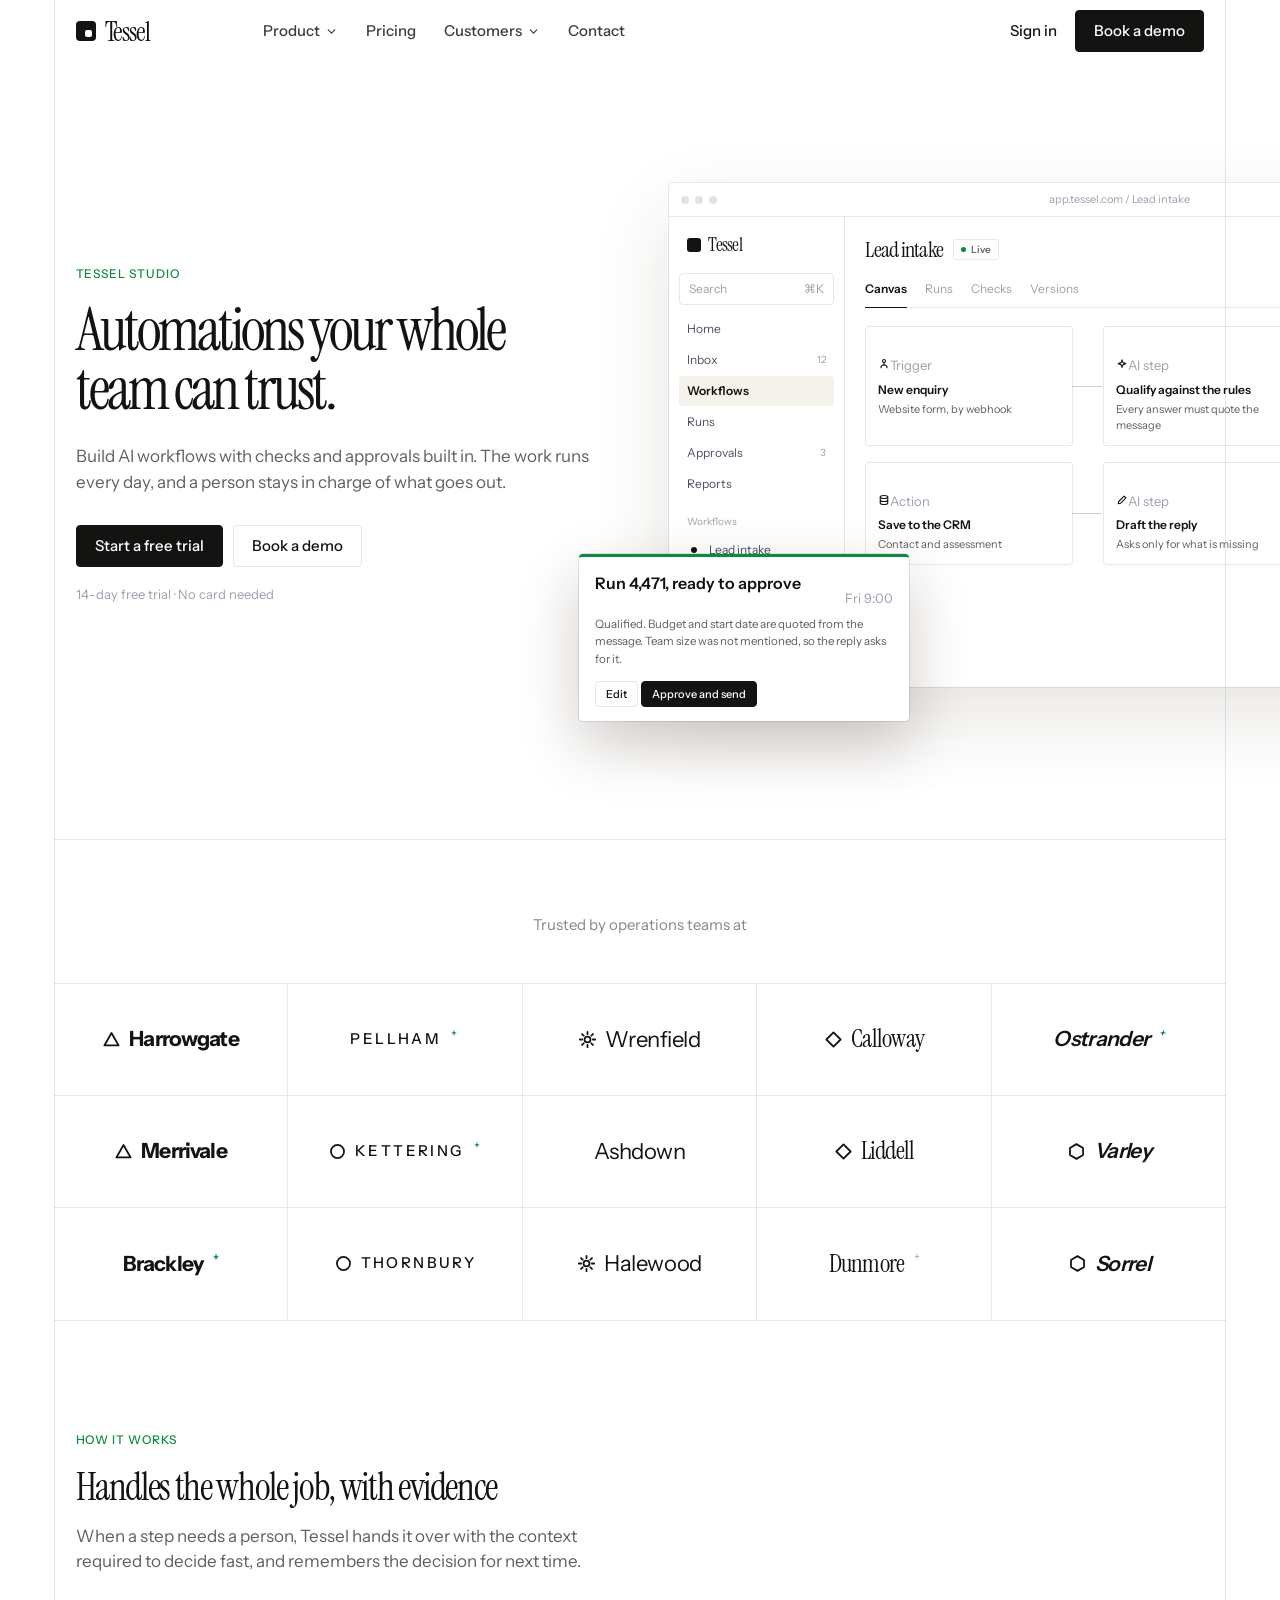
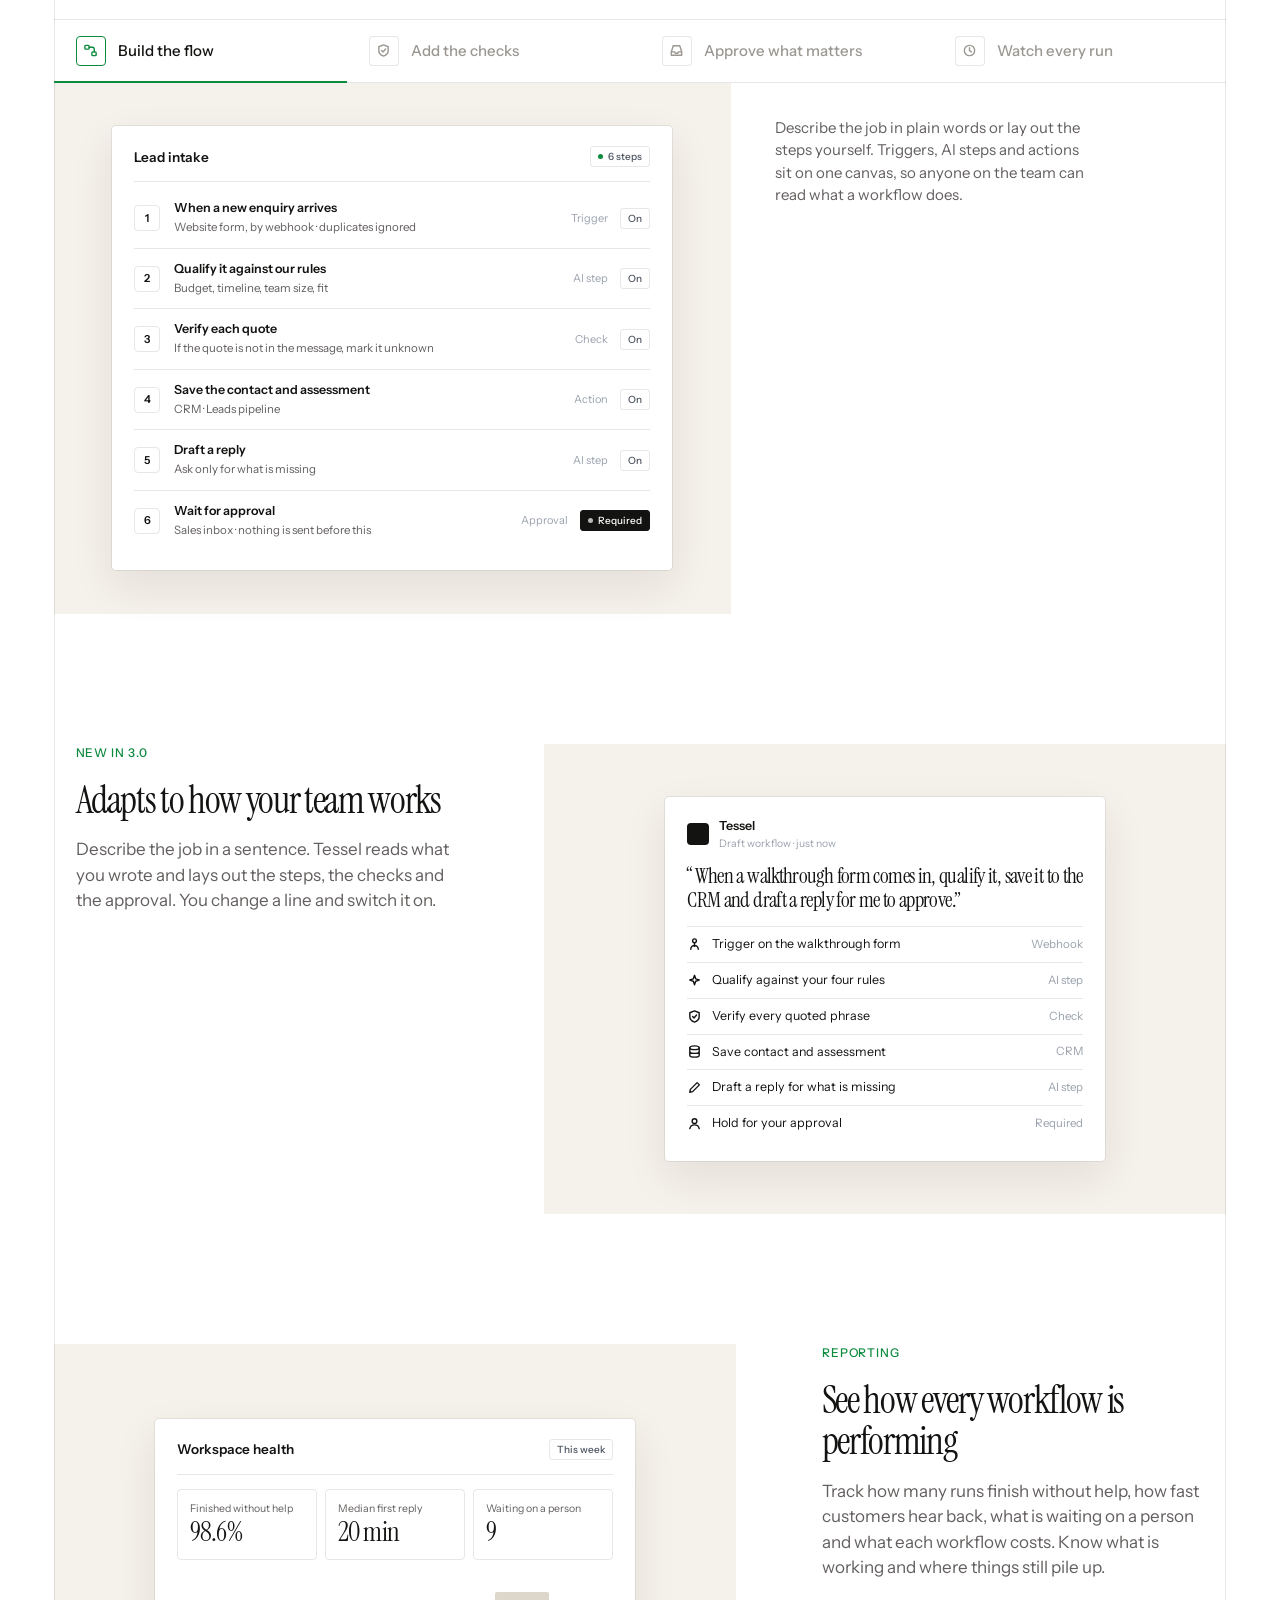
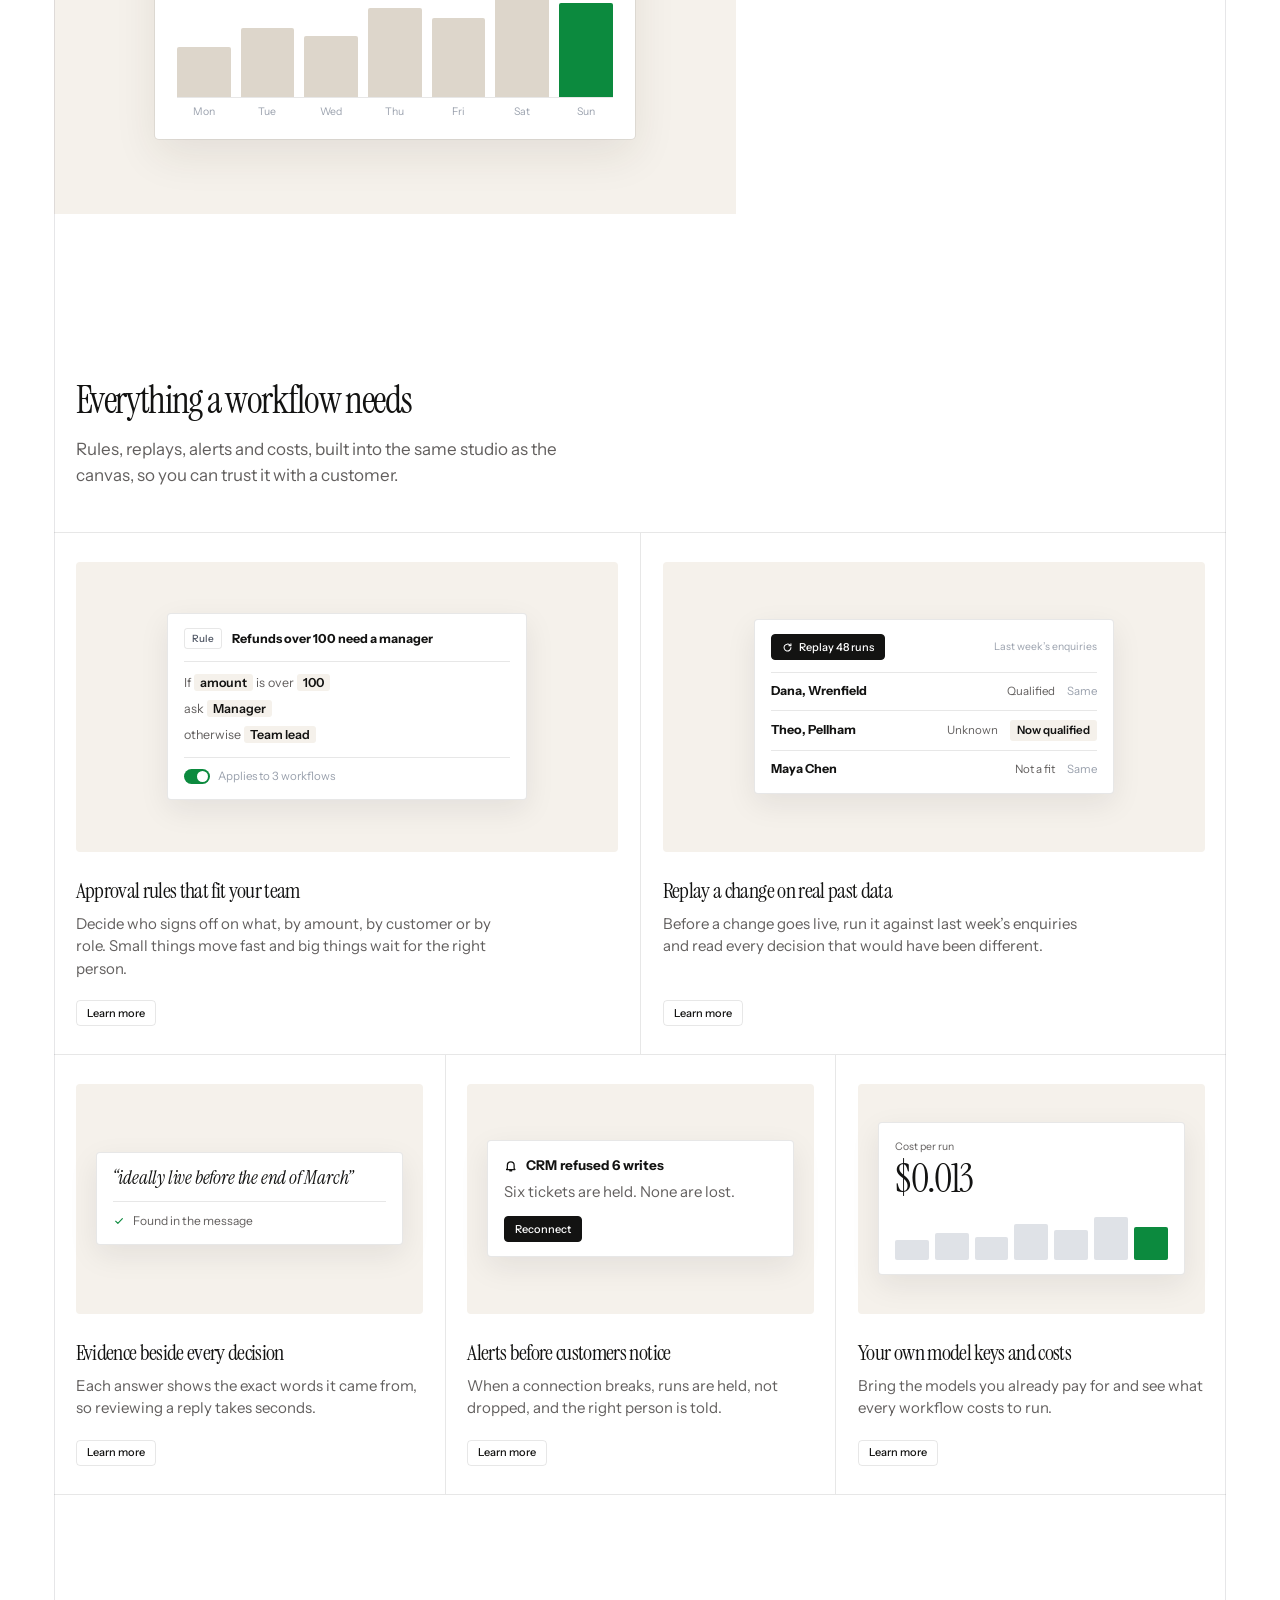
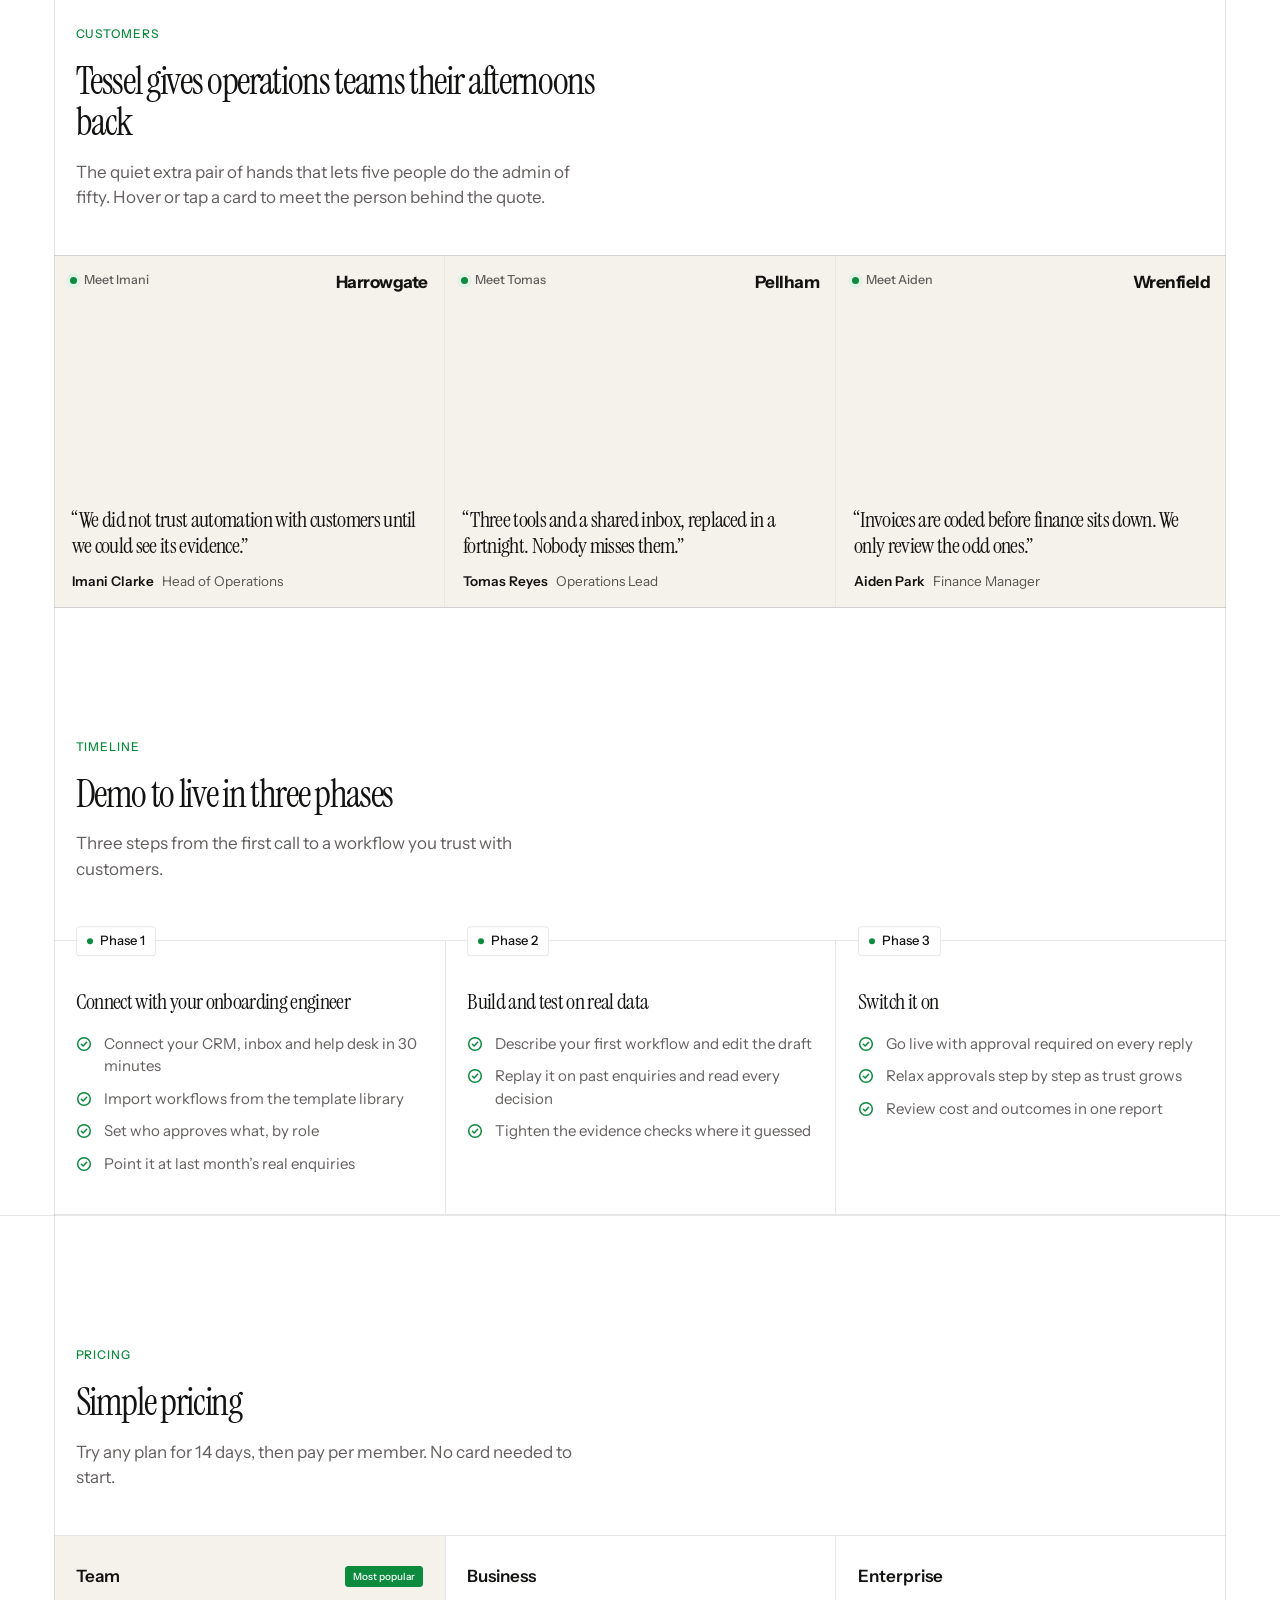
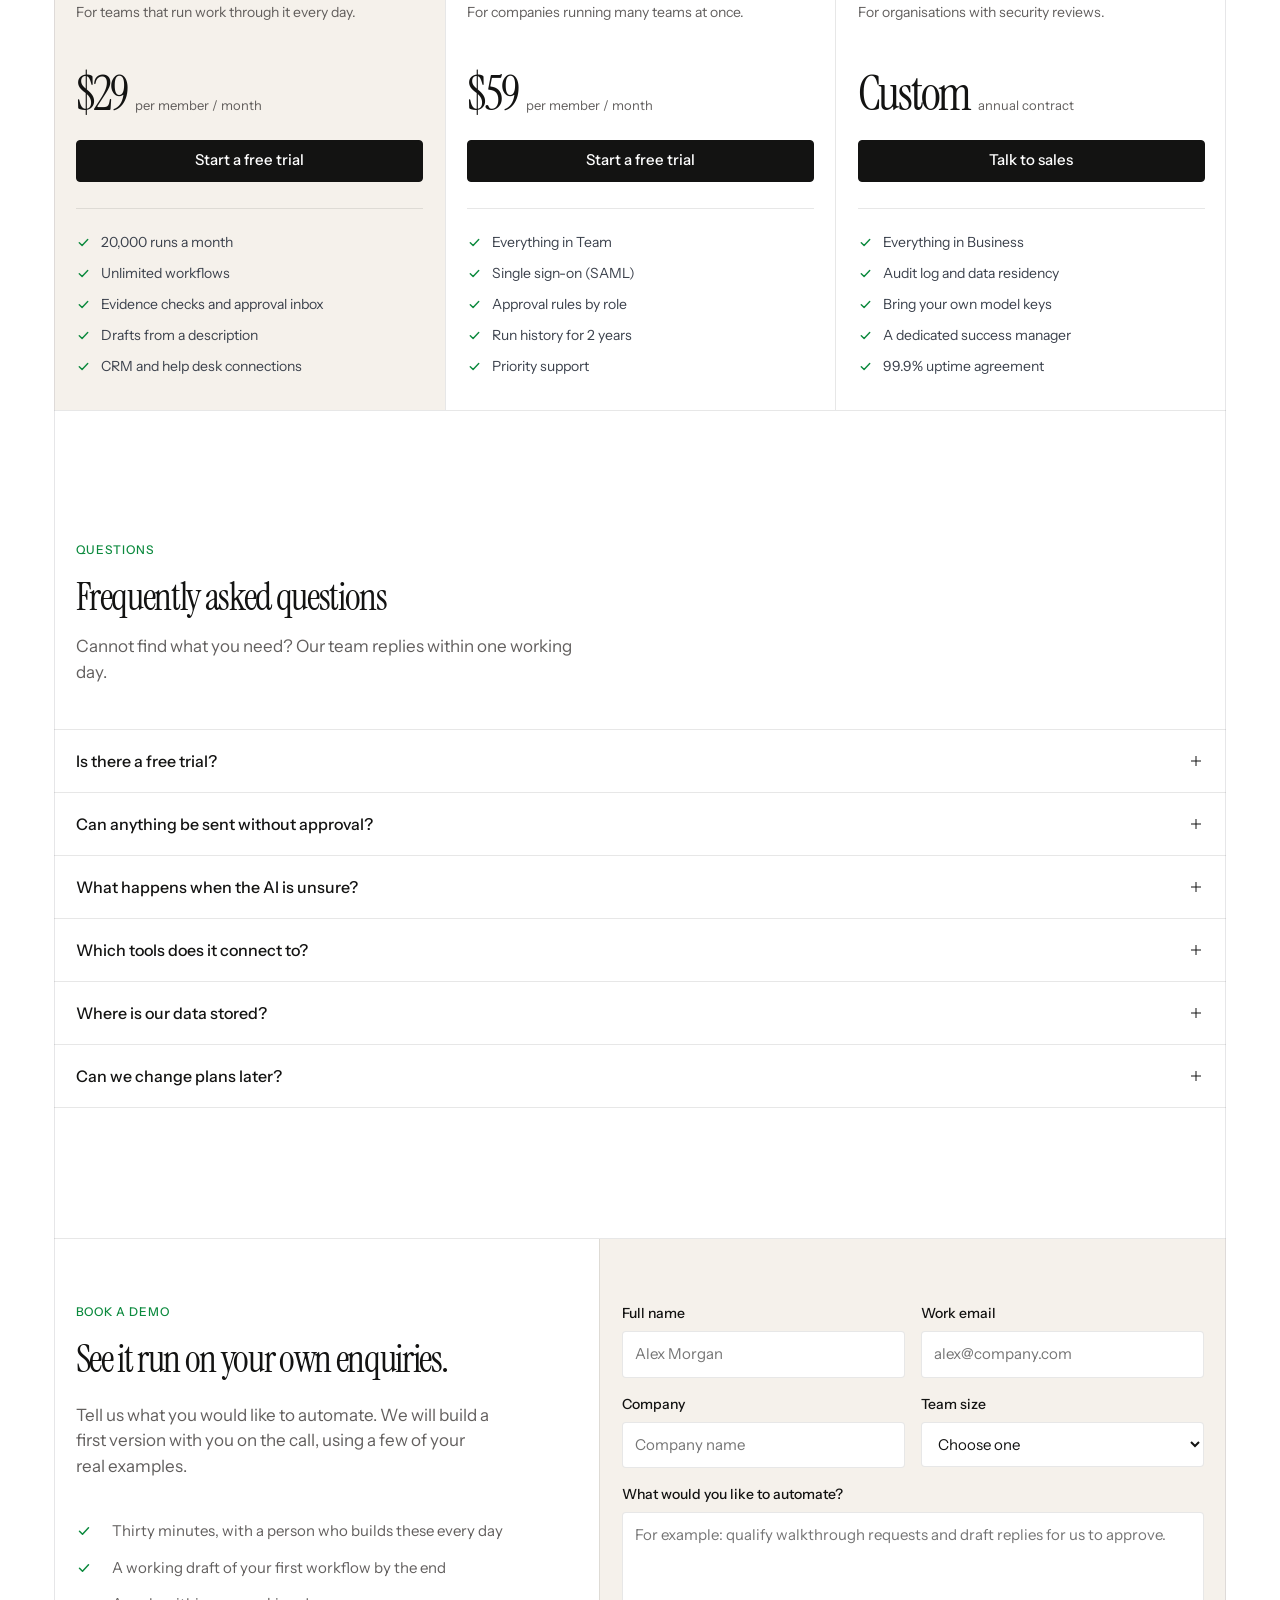
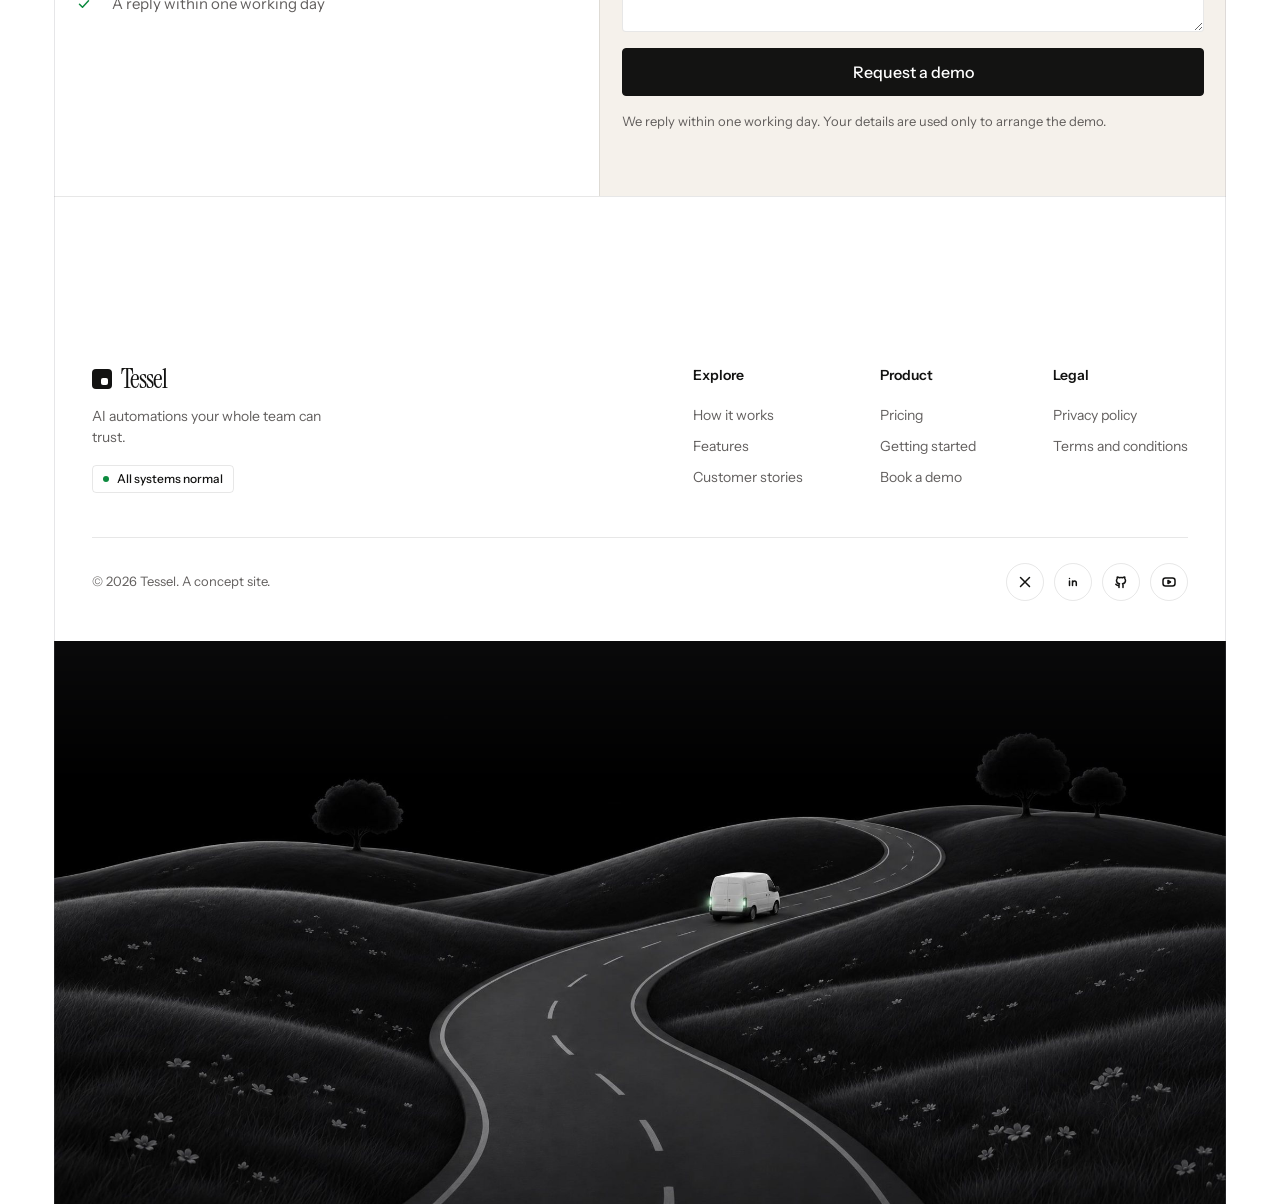
==== commit 88897518: "Tessel v2: green accent, black footer scene, one heading pattern, blocks on the frame Every block be" ====
--- a/v2/index.html
+++ b/v2/index.html
@@ -6,8 +6,8 @@
 <title>Tessel · AI automations your whole team can trust</title>
 <meta name="description" content="Tessel is a studio for building AI automations with checks and approvals built in, so the work runs every day and a person stays in charge of what goes out.">
 <link rel="preload" href="../assets/fonts/instrument-serif-latin-400-normal.woff2" as="font" type="font/woff2" crossorigin>
-<link rel="stylesheet" href="../styles.css?v=1794491705">
-<link rel="stylesheet" href="v2.css?v=1794491705">
+<link rel="stylesheet" href="../styles.css?v=1794492413">
+<link rel="stylesheet" href="v2.css?v=1794492413">
 </head>
 <body class="v2" data-nav="light" data-top>
 
@@ -126,7 +126,7 @@
 </section>
 
 <section class="walk" id="how" data-theme="light">
-  <div class="shead"><h2 class="rv">Handles the whole job, with evidence</h2><p class="lead rv">When a step needs a person, Tessel hands it over with the context required to decide fast, and remembers the decision for next time.</p></div>
+  <div class="shead"><span class="kick rv">How it works</span><h2 class="rv">Handles the whole job, with evidence</h2><p class="lead rv">When a step needs a person, Tessel hands it over with the context required to decide fast, and remembers the decision for next time.</p></div>
   <div class="tablist rv" role="tablist"><button class="tab on" type="button" role="tab" aria-selected="true" data-t="0"><i><svg class="i"><use href="#i-flow"/></svg></i>Build the flow</button><button class="tab" type="button" role="tab" aria-selected="false" data-t="1"><i><svg class="i"><use href="#i-shield"/></svg></i>Add the checks</button><button class="tab" type="button" role="tab" aria-selected="false" data-t="2"><i><svg class="i"><use href="#i-inbox"/></svg></i>Approve what matters</button><button class="tab" type="button" role="tab" aria-selected="false" data-t="3"><i><svg class="i"><use href="#i-clock"/></svg></i>Watch every run</button></div>
   <div class="panes"><div class="pane on" role="tabpanel"><div class="bp"><div class="panel">
         <div class="ph">Lead intake <span class="tag">6 steps</span></div>
@@ -158,7 +158,7 @@
 </section>
 
 <section class="split" id="new" data-theme="light">
-  <div class="stext"><h2 class="rv">Adapts to how your team works</h2><p class="lead rv">Describe the job in a sentence. Tessel reads what you wrote and lays out the steps, the checks and the approval. You change a line and switch it on.</p></div>
+  <div class="stext"><span class="kick rv">New in 3.0</span><h2 class="rv">Adapts to how your team works</h2><p class="lead rv">Describe the job in a sentence. Tessel reads what you wrote and lays out the steps, the checks and the approval. You change a line and switch it on.</p></div>
   <div class="bp tall rv"><div class="panel draft">
     <div class="who"><b></b><div>Tessel<small>Draft workflow · just now</small></div></div>
     <p class="ask">“When a walkthrough form comes in, qualify it, save it to the CRM and draft a reply for me to approve.”</p>
@@ -180,11 +180,11 @@
     <div class="chart"><i style="--h:42%"></i><i style="--h:58%"></i><i style="--h:51%"></i><i style="--h:74%"></i><i style="--h:66%"></i><i style="--h:88%"></i><i class="on" style="--h:79%"></i></div>
     <div class="days"><span>Mon</span><span>Tue</span><span>Wed</span><span>Thu</span><span>Fri</span><span>Sat</span><span>Sun</span></div>
   </div></div>
-  <div class="stext"><h2 class="rv">See how every workflow is performing</h2><p class="lead rv">Track how many runs finish without help, how fast customers hear back, what is waiting on a person and what each workflow costs. Know what is working and where things still pile up.</p></div>
+  <div class="stext"><span class="kick rv">Reporting</span><h2 class="rv">See how every workflow is performing</h2><p class="lead rv">Track how many runs finish without help, how fast customers hear back, what is waiting on a person and what each workflow costs. Know what is working and where things still pile up.</p></div>
 </section>
 
 <section class="feats" id="features" data-theme="light">
-  <div class="wrap fhead"><span class="kick rv">Features</span><h2 class="rv">Everything a workflow needs <span>before you can trust it with a customer.</span></h2><p class="lead rv">Rules, replays, alerts and costs, built into the same studio as the canvas.</p><a class="btn dark rv" href="#demo">Book a demo</a></div>
+  <div class="shead"><span class="kick rv">Features</span><h2 class="rv">Everything a workflow needs</h2><p class="lead rv">Rules, replays, alerts and costs, built into the same studio as the canvas, so you can trust it with a customer.</p></div>
   <div class="fgridc">
     <article class="fc big rv">
       <div class="fart"><div class="fa-rule">
@@ -219,18 +219,17 @@
 </section>
 
 <section class="voices" id="customers" data-theme="light">
-  <div class="shead"><h2 class="rv">Tessel gives operations teams their afternoons back</h2><p class="lead rv">The quiet extra pair of hands that lets five people do the admin of fifty.</p></div>
-  <div class="vgrid"><figure class="voice rv"><img src="../assets/p1.jpg" alt="" loading="lazy"><span class="co">Harrowgate</span><figcaption><q>“We did not trust automation with customers until we could see its evidence.”</q><b>Imani Clarke</b><span>Head of Operations</span></figcaption></figure><figure class="voice rv d1"><img src="../assets/p2.jpg" alt="" loading="lazy"><span class="co">Pellham</span><figcaption><q>“Three tools and a shared inbox, replaced in a fortnight. Nobody misses them.”</q><b>Tomas Reyes</b><span>Operations Lead</span></figcaption></figure><figure class="voice rv d2"><img src="../assets/p3.jpg" alt="" loading="lazy"><span class="co">Wrenfield</span><figcaption><q>“Invoices are coded before finance sits down. We only review the odd ones.”</q><b>Aiden Park</b><span>Finance Manager</span></figcaption></figure></div>
+  <div class="shead"><span class="kick rv">Customers</span><h2 class="rv">Tessel gives operations teams their afternoons back</h2><p class="lead rv">The quiet extra pair of hands that lets five people do the admin of fifty. Hover or tap a card to meet the person behind the quote.</p></div>
+  <div class="vgrid"><figure class="voice rv" tabindex="0"><img src="../assets/p1.jpg" alt="Imani Clarke, Head of Operations at Harrowgate" loading="lazy"><span class="co">Harrowgate</span><span class="peek"><i></i>Meet Imani</span><figcaption><q>“We did not trust automation with customers until we could see its evidence.”</q><b>Imani Clarke</b><span>Head of Operations</span></figcaption></figure><figure class="voice rv d1" tabindex="0"><img src="../assets/p2.jpg" alt="Tomas Reyes, Operations Lead at Pellham" loading="lazy"><span class="co">Pellham</span><span class="peek"><i></i>Meet Tomas</span><figcaption><q>“Three tools and a shared inbox, replaced in a fortnight. Nobody misses them.”</q><b>Tomas Reyes</b><span>Operations Lead</span></figcaption></figure><figure class="voice rv d2" tabindex="0"><img src="../assets/p3.jpg" alt="Aiden Park, Finance Manager at Wrenfield" loading="lazy"><span class="co">Wrenfield</span><span class="peek"><i></i>Meet Aiden</span><figcaption><q>“Invoices are coded before finance sits down. We only review the odd ones.”</q><b>Aiden Park</b><span>Finance Manager</span></figcaption></figure></div>
 </section>
 
 <section class="phases" id="phases" data-theme="light">
-  <span class="kick rv">Timeline</span>
-  <h2 class="rv">Demo to live in three phases</h2>
+  <div class="shead"><span class="kick rv">Timeline</span><h2 class="rv">Demo to live in three phases</h2><p class="lead rv">Three steps from the first call to a workflow you trust with customers.</p></div>
   <div class="pgrid"><div class="phase rv"><span class="chip">Phase 1</span><h3>Connect with your onboarding engineer</h3><ul><li><svg class="i" viewBox="0 0 16 16"><circle cx="8" cy="8" r="6.300"/><path d="m5.400 8.200 1.800 1.800 3.400-3.800"/></svg>Connect your CRM, inbox and help desk in 30 minutes</li><li><svg class="i" viewBox="0 0 16 16"><circle cx="8" cy="8" r="6.300"/><path d="m5.400 8.200 1.800 1.800 3.400-3.800"/></svg>Import workflows from the template library</li><li><svg class="i" viewBox="0 0 16 16"><circle cx="8" cy="8" r="6.300"/><path d="m5.400 8.200 1.800 1.800 3.400-3.800"/></svg>Set who approves what, by role</li><li><svg class="i" viewBox="0 0 16 16"><circle cx="8" cy="8" r="6.300"/><path d="m5.400 8.200 1.800 1.800 3.400-3.800"/></svg>Point it at last month’s real enquiries</li></ul></div><div class="phase rv d1"><span class="chip">Phase 2</span><h3>Build and test on real data</h3><ul><li><svg class="i" viewBox="0 0 16 16"><circle cx="8" cy="8" r="6.300"/><path d="m5.400 8.200 1.800 1.800 3.400-3.800"/></svg>Describe your first workflow and edit the draft</li><li><svg class="i" viewBox="0 0 16 16"><circle cx="8" cy="8" r="6.300"/><path d="m5.400 8.200 1.800 1.800 3.400-3.800"/></svg>Replay it on past enquiries and read every decision</li><li><svg class="i" viewBox="0 0 16 16"><circle cx="8" cy="8" r="6.300"/><path d="m5.400 8.200 1.800 1.800 3.400-3.800"/></svg>Tighten the evidence checks where it guessed</li></ul></div><div class="phase rv d2"><span class="chip">Phase 3</span><h3>Switch it on</h3><ul><li><svg class="i" viewBox="0 0 16 16"><circle cx="8" cy="8" r="6.300"/><path d="m5.400 8.200 1.800 1.800 3.400-3.800"/></svg>Go live with approval required on every reply</li><li><svg class="i" viewBox="0 0 16 16"><circle cx="8" cy="8" r="6.300"/><path d="m5.400 8.200 1.800 1.800 3.400-3.800"/></svg>Relax approvals step by step as trust grows</li><li><svg class="i" viewBox="0 0 16 16"><circle cx="8" cy="8" r="6.300"/><path d="m5.400 8.200 1.800 1.800 3.400-3.800"/></svg>Review cost and outcomes in one report</li></ul></div></div>
 </section>
 
 <section class="price" id="pricing" data-theme="light">
-  <div class="wrap"><span class="kick rv">Pricing</span><h2 class="rv">Simple pricing. <span>Try any plan for 14 days, then pay per member.</span></h2></div>
+  <div class="shead"><span class="kick rv">Pricing</span><h2 class="rv">Simple pricing</h2><p class="lead rv">Try any plan for 14 days, then pay per member. No card needed to start.</p></div>
   <div class="plans">
     <div class="plan pop rv"><div class="nm">Team <span class="tag k plain">Most popular</span></div><p>For teams that run work through it every day.</p><div class="amt"><b>$29</b>per member / month</div><a class="btn dark" href="#demo">Start a free trial</a><ul><li><svg class="i"><use href="#i-check"/></svg>20,000 runs a month</li><li><svg class="i"><use href="#i-check"/></svg>Unlimited workflows</li><li><svg class="i"><use href="#i-check"/></svg>Evidence checks and approval inbox</li><li><svg class="i"><use href="#i-check"/></svg>Drafts from a description</li><li><svg class="i"><use href="#i-check"/></svg>CRM and help desk connections</li></ul></div>
     <div class="plan rv d1"><div class="nm">Business</div><p>For companies running many teams at once.</p><div class="amt"><b>$59</b>per member / month</div><a class="btn dark" href="#demo">Start a free trial</a><ul><li><svg class="i"><use href="#i-check"/></svg>Everything in Team</li><li><svg class="i"><use href="#i-check"/></svg>Single sign-on (SAML)</li><li><svg class="i"><use href="#i-check"/></svg>Approval rules by role</li><li><svg class="i"><use href="#i-check"/></svg>Run history for 2 years</li><li><svg class="i"><use href="#i-check"/></svg>Priority support</li></ul></div>
@@ -239,8 +238,8 @@
 </section>
 
 <section class="faq faq2" data-theme="light">
-  <h2 class="rv">Frequently asked questions</h2>
-  <div class="rv">
+  <div class="shead"><span class="kick rv">Questions</span><h2 class="rv">Frequently asked questions</h2><p class="lead rv">Cannot find what you need? Our team replies within one working day.</p></div>
+  <div class="qa rv">
     <details><summary>Is there a free trial?<i></i></summary><p>Yes. Every plan starts with a 14-day trial and no card on file. If you do nothing at the end, the workspace pauses and nothing is charged.</p></details>
     <details><summary>Can anything be sent without approval?<i></i></summary><p>Only if you decide it can. Every workflow starts with approval required on anything a customer will see. You can relax that step by step once you trust what it writes.</p></details>
     <details><summary>What happens when the AI is unsure?<i></i></summary><p>It has to quote its source for every answer. If the quote is not in the original message, Tessel marks that answer unknown and the reply asks for it instead of guessing.</p></details>
@@ -295,10 +294,10 @@
       </div>
     </div>
   </div>
-  <div class="foot-scene"><img src="../assets/hills.jpg" alt="Pastel rolling hills with a winding road" loading="lazy"></div>
+  <div class="foot-scene"><img src="../assets/hills-black.jpg" alt="Dark rolling hills with a winding road" loading="lazy"></div>
 </footer>
 
 <script src="../lenis.min.js"></script>
-<script src="v2.js?v=1794491705"></script>
+<script src="v2.js?v=1794492413"></script>
 </body>
 </html>
--- a/v2/v2.css
+++ b/v2/v2.css
@@ -113,7 +113,6 @@
 
 /* questions */
 .v2 .faq.faq2{display:block;padding:130px var(--pad) 0}
-.faq2 h2{font-size:clamp(26px,2.3vw,32px);margin-bottom:34px}
 .faq2 summary{font-family:var(--sans);font-size:16px;font-weight:500;letter-spacing:0;padding:19px 0}
 .faq2 summary i{border:0;width:18px;height:18px}
 .faq2 details p{max-width:680px}
@@ -154,3 +153,112 @@
   .v2 .foot{margin-top:80px}
   .dash .tiles b{font-size:22px}
 }
+
+/* ---------- accent: one green, used with black ---------- */
+.v2{--green:#0c8a3e;--green-soft:#e2f2e7;--kick:var(--green)}
+.v2 ::selection{background:var(--green-soft)}
+.tab::after{background:var(--green)}
+.tab.on i{border-color:var(--green);color:var(--green)}
+.v2 .btn.dark:hover{background:var(--green);border-color:var(--green)}
+.v2 .plan .tag.k{background:var(--green);border-color:var(--green)}
+.v2 .plan li svg,.v2 .demo .pts li svg,.phase li svg,.v2 .ok{color:var(--green)}
+.v2 .tag:not(.plain):not(.k)::before{background:var(--green);opacity:1}
+.v2 .node.live{border-color:var(--green);box-shadow:0 0 0 3px var(--green-soft)}
+.h2-vis .floaty{border-top-color:var(--green)}
+.dash .chart i.on,.v2 .fa-cost .bars i.on,.v2 .fa-rule .r3 i{background:var(--green)}
+.v2 .status::before{background:var(--green)}
+.v2 .mg a:hover i,.v2 .mg a:focus-visible i{border-color:var(--green);color:var(--green)}
+.v2 .fld input:focus,.v2 .fld select:focus,.v2 .fld textarea:focus{border-color:var(--green);box-shadow:0 0 0 3px var(--green-soft)}
+.v2 .link:hover,.v2 .ft-cols a:hover{color:var(--green)}
+.chip::before{content:"";display:inline-block;width:6px;height:6px;border-radius:50%;background:var(--green);margin-right:7px;vertical-align:1px}
+.v2 .social a:hover{background:var(--green);border-color:var(--green);color:#fff}
+
+/* ---------- one heading pattern: label, title, supporting line ---------- */
+.v2{--t-h3:22px}
+.shead{max-width:600px}
+.shead h2,.stext h2{font-size:var(--t-h2);line-height:1.08;margin:0}
+.shead .lead,.stext .lead{font-size:17px;line-height:1.5;color:var(--muted);margin:16px 0 0;max-width:520px}
+.v2 .feats>.shead,.v2 .price>.shead{margin:0 var(--pad)}
+.tablist,.vgrid,.v2 .fgridc,.qa{margin-top:44px}
+.v2 .plans{margin-top:44px}
+.pgrid{margin-top:58px}
+.v2 .fc h3,.phase h3{font-family:var(--serif);font-size:var(--t-h3);font-weight:400;letter-spacing:-.03em;line-height:1.14}
+.phase h3{margin:18px 0 14px}
+.v2 .fc p,.phase li,.pane>p{font-size:15px;line-height:1.5}
+.v2 .demo h2{font-size:var(--t-h2)}
+.v2 .demo .lead{font-size:17px}
+.faq2 h2{font-size:var(--t-h2);margin-bottom:0}
+.v2 .faq.faq2 .qa details:first-child{border-top:1px solid var(--line)}
+
+/* ---------- customer cards: words first, the photo arrives on hover ---------- */
+.voice{background:var(--beige);color:var(--ink);cursor:pointer;outline:0;transition:color .45s}
+.voice img{opacity:0;transform:scale(1.05);transition:opacity .55s,transform .9s cubic-bezier(.2,.7,.2,1)}
+.voice::after{opacity:0;transition:opacity .55s}
+.voice .co{text-shadow:none}
+.voice q{font-family:var(--serif);font-size:clamp(20px,1.75vw,25px);line-height:1.16;letter-spacing:-.03em;transition:font-size .3s}
+.voice figcaption span{opacity:.7}
+.peek{position:absolute;left:16px;top:15px;z-index:1;display:inline-flex;align-items:center;gap:7px;font-size:12.5px;font-weight:500;color:var(--muted);transition:opacity .3s}
+.peek i{width:7px;height:7px;border-radius:50%;background:var(--green);box-shadow:0 0 0 4px var(--green-soft)}
+.voice:hover,.voice:focus-visible,.voice.show{color:#fff}
+.voice:hover img,.voice:focus-visible img,.voice.show img{opacity:1;transform:none}
+.voice:hover::after,.voice:focus-visible::after,.voice.show::after{opacity:1}
+.voice:hover .peek,.voice:focus-visible .peek,.voice.show .peek{opacity:0}
+.voice:focus-visible{box-shadow:0 0 0 2px var(--green)}
+
+/* ---------- footer: the scene in black ---------- */
+.v2 .foot{background:#0a0a0b;border-top:0}
+.v2 .foot-card{box-shadow:0 30px 80px rgba(0,0,0,.5)}
+.v2 .foot-scene{-webkit-mask-image:linear-gradient(transparent,#000 26%);mask-image:linear-gradient(transparent,#000 26%)}
+
+/* ---------- everything below the hero sits on the frame ----------
+   Blocks run from the left line to the right line and never past them.
+   Text keeps a small gutter inside the lines. The hero is the one exception. */
+.v2{--gut:clamp(16px,1.7vw,24px);--pad:calc(var(--edge) + var(--gut))}
+.logos2,.walk,.split,.voices,.phases,.v2 .faq.faq2{padding-left:var(--edge);padding-right:var(--edge)}
+.shead,.stext{padding-left:var(--gut);padding-right:var(--gut)}
+.v2 .feats>.shead,.v2 .price>.shead{margin:0 var(--edge)}
+
+.logos2{padding-bottom:0}
+.lgrid{row-gap:0;border-top:1px solid var(--line);border-bottom:1px solid var(--line)}
+.lg{height:112px;border-right:1px solid var(--line);border-bottom:1px solid var(--line)}
+.lg:nth-child(5n){border-right:0}
+.lg:nth-last-child(-n+5){border-bottom:0}
+.walk{border-top:0}
+
+.tab{padding-left:var(--gut)}
+.pane{padding-top:0}
+.pane>p{padding:34px var(--gut) 0 0}
+.tablist{border-top:1px solid var(--line)}
+.bp{border-radius:0}
+
+.v2 .fgridc,.v2 .plans{margin-left:var(--edge);margin-right:var(--edge);border-left:0;border-right:0}
+.v2 .fc,.v2 .plan{padding-left:var(--gut);padding-right:var(--gut)}
+.vgrid{gap:1px;background:var(--line);border-top:1px solid var(--line);border-bottom:1px solid var(--line)}
+.voice{border-radius:0}
+.pgrid{border-bottom:1px solid var(--line)}
+.phase{padding:0 var(--gut) 34px;border-left:1px solid var(--line)}
+.phase:first-child{border-left:0}
+.faq2 summary{padding-left:var(--gut);padding-right:var(--gut)}
+.faq2 details p{padding-left:var(--gut)}
+.v2 .demo{margin-left:var(--edge);margin-right:var(--edge);border-left:0;border-right:0}
+.v2 .demo .txt,.v2 .demo form{padding-left:var(--gut);padding-right:var(--gut)}
+.v2 .foot{margin-left:var(--edge);margin-right:var(--edge);padding-top:0}
+.v2 .foot-card{margin:0;border-radius:0;box-shadow:none;border-bottom:1px solid rgba(255,255,255,.08)}
+.v2 .foot-scene{margin-top:0}
+.hero2::after{left:var(--edge);right:var(--edge)}
+
+@media (max-width:960px){
+  .v2{--gut:18px;--pad:18px}
+  .lg{height:84px}
+  .lg,.lg:nth-child(5n){border-right:1px solid var(--line);border-bottom:1px solid var(--line)}
+  .lg:nth-child(2n){border-right:0}
+  .lg:nth-child(n+9){border-bottom:0}
+  .tab{padding-left:var(--gut)}
+  .pane>p{padding:0 var(--gut)}
+  .stext{padding-top:0}
+  .v2 .fgridc,.v2 .plans{margin-left:0;margin-right:0}
+  .v2 .fc,.v2 .fc.big,.v2 .plan{padding-left:var(--gut);padding-right:var(--gut)}
+  .phase,.phase:first-child{border-left:0;padding:0 var(--gut) 30px}
+  .v2 .demo .txt,.v2 .demo form{padding-left:var(--gut);padding-right:var(--gut)}
+}
+.v2 .price h2,.v2 .feats .shead h2{margin:0}
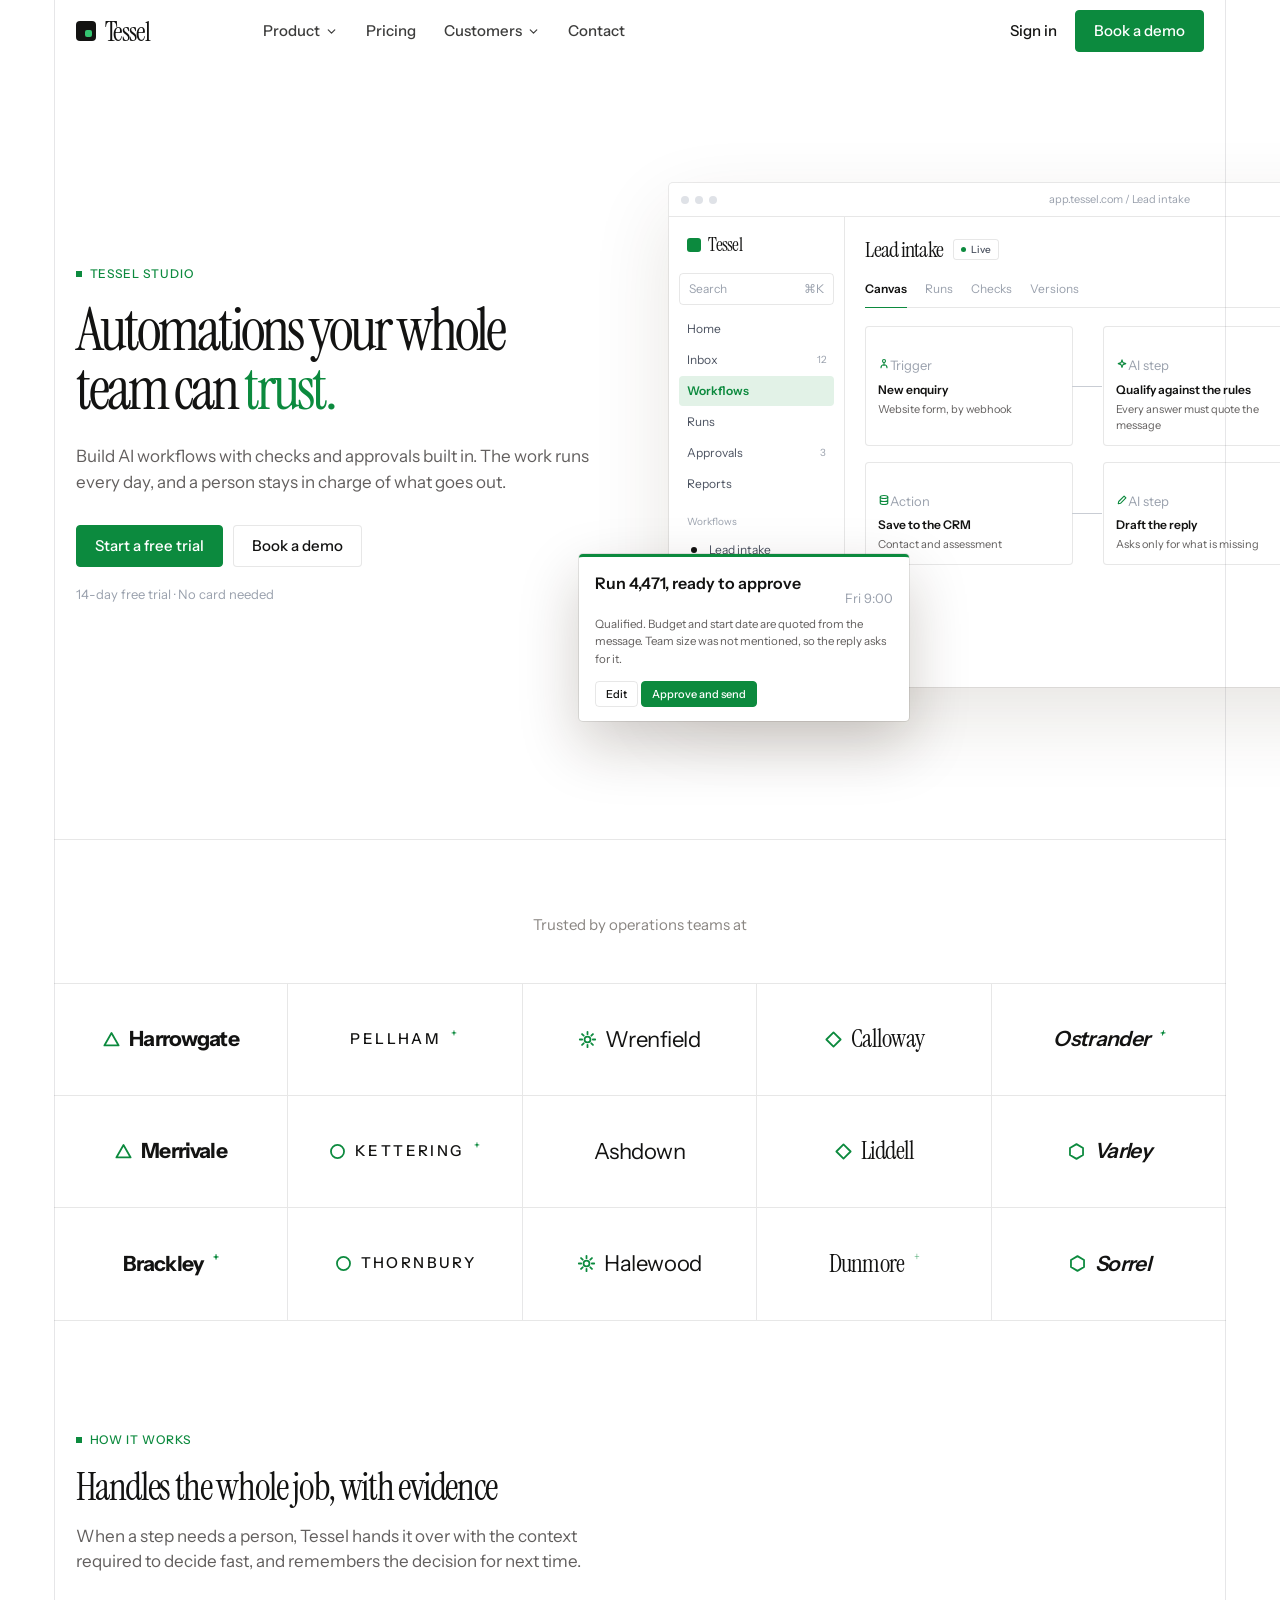
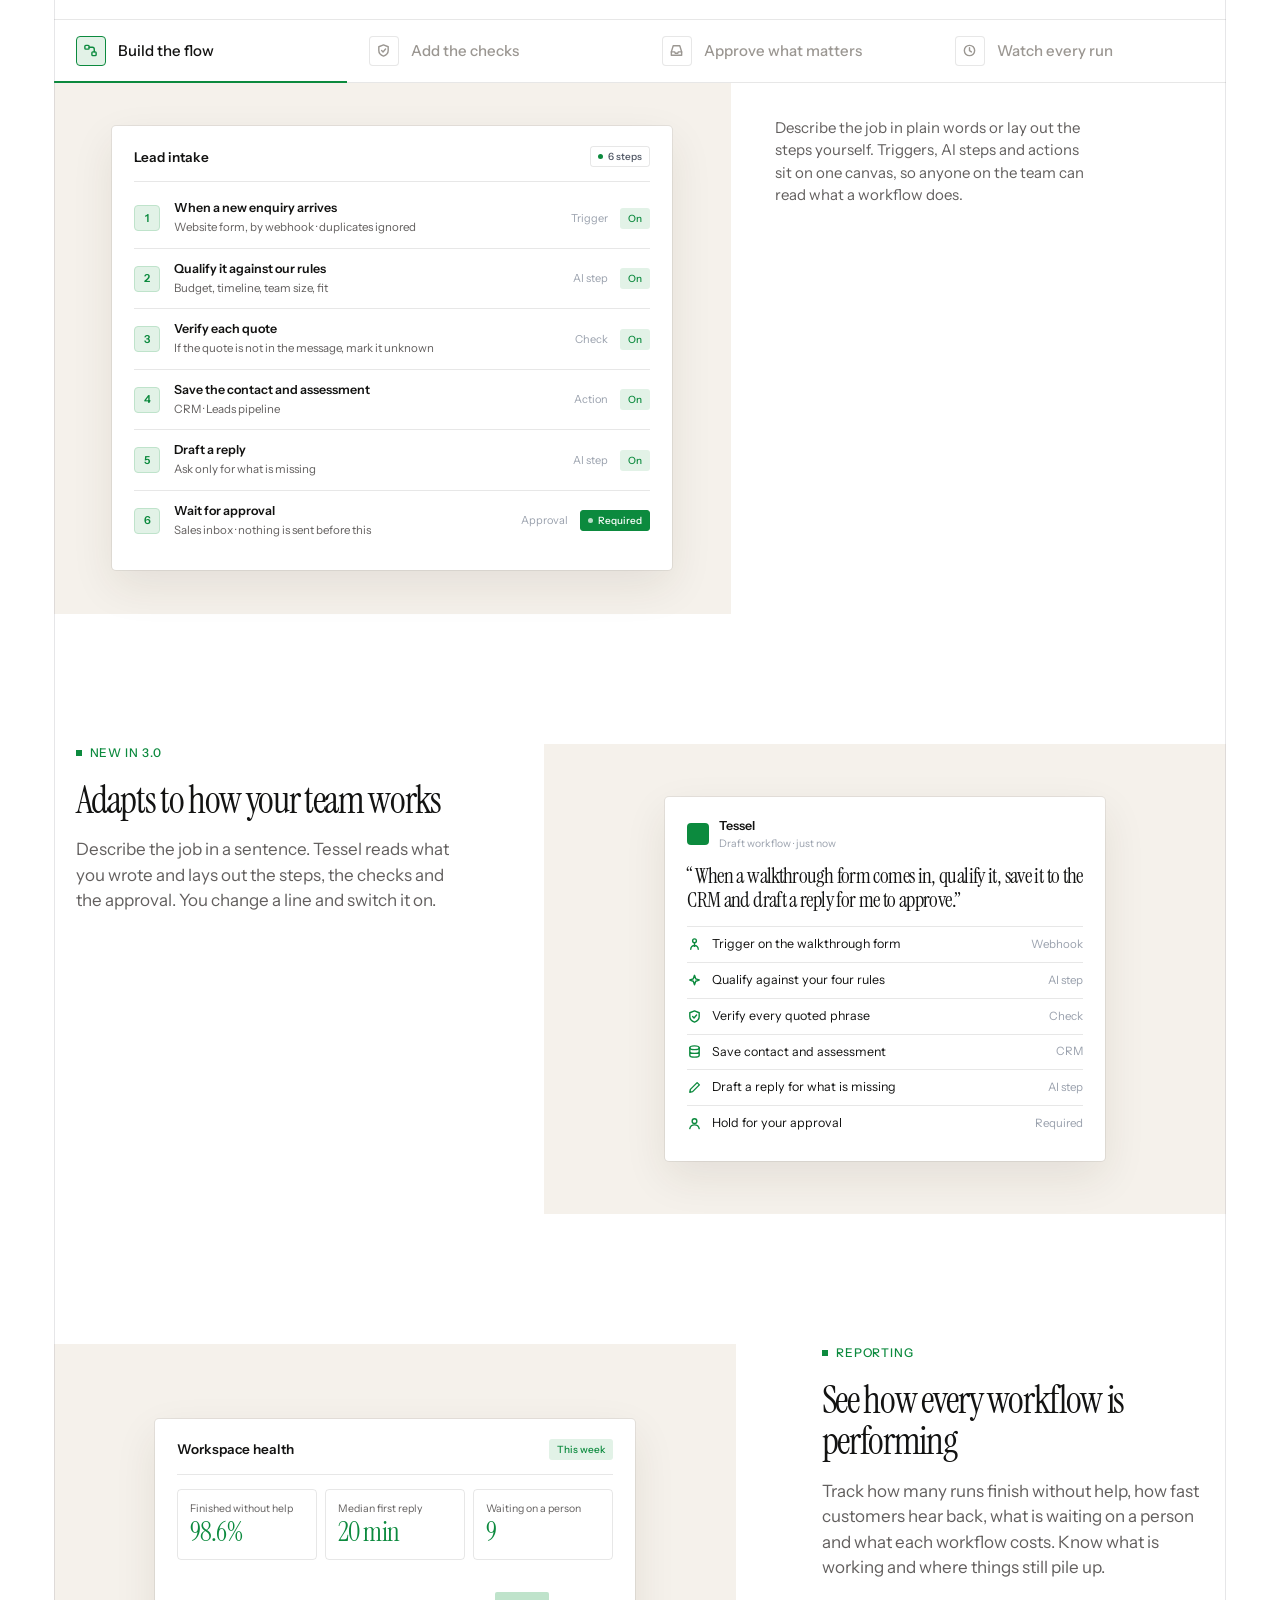
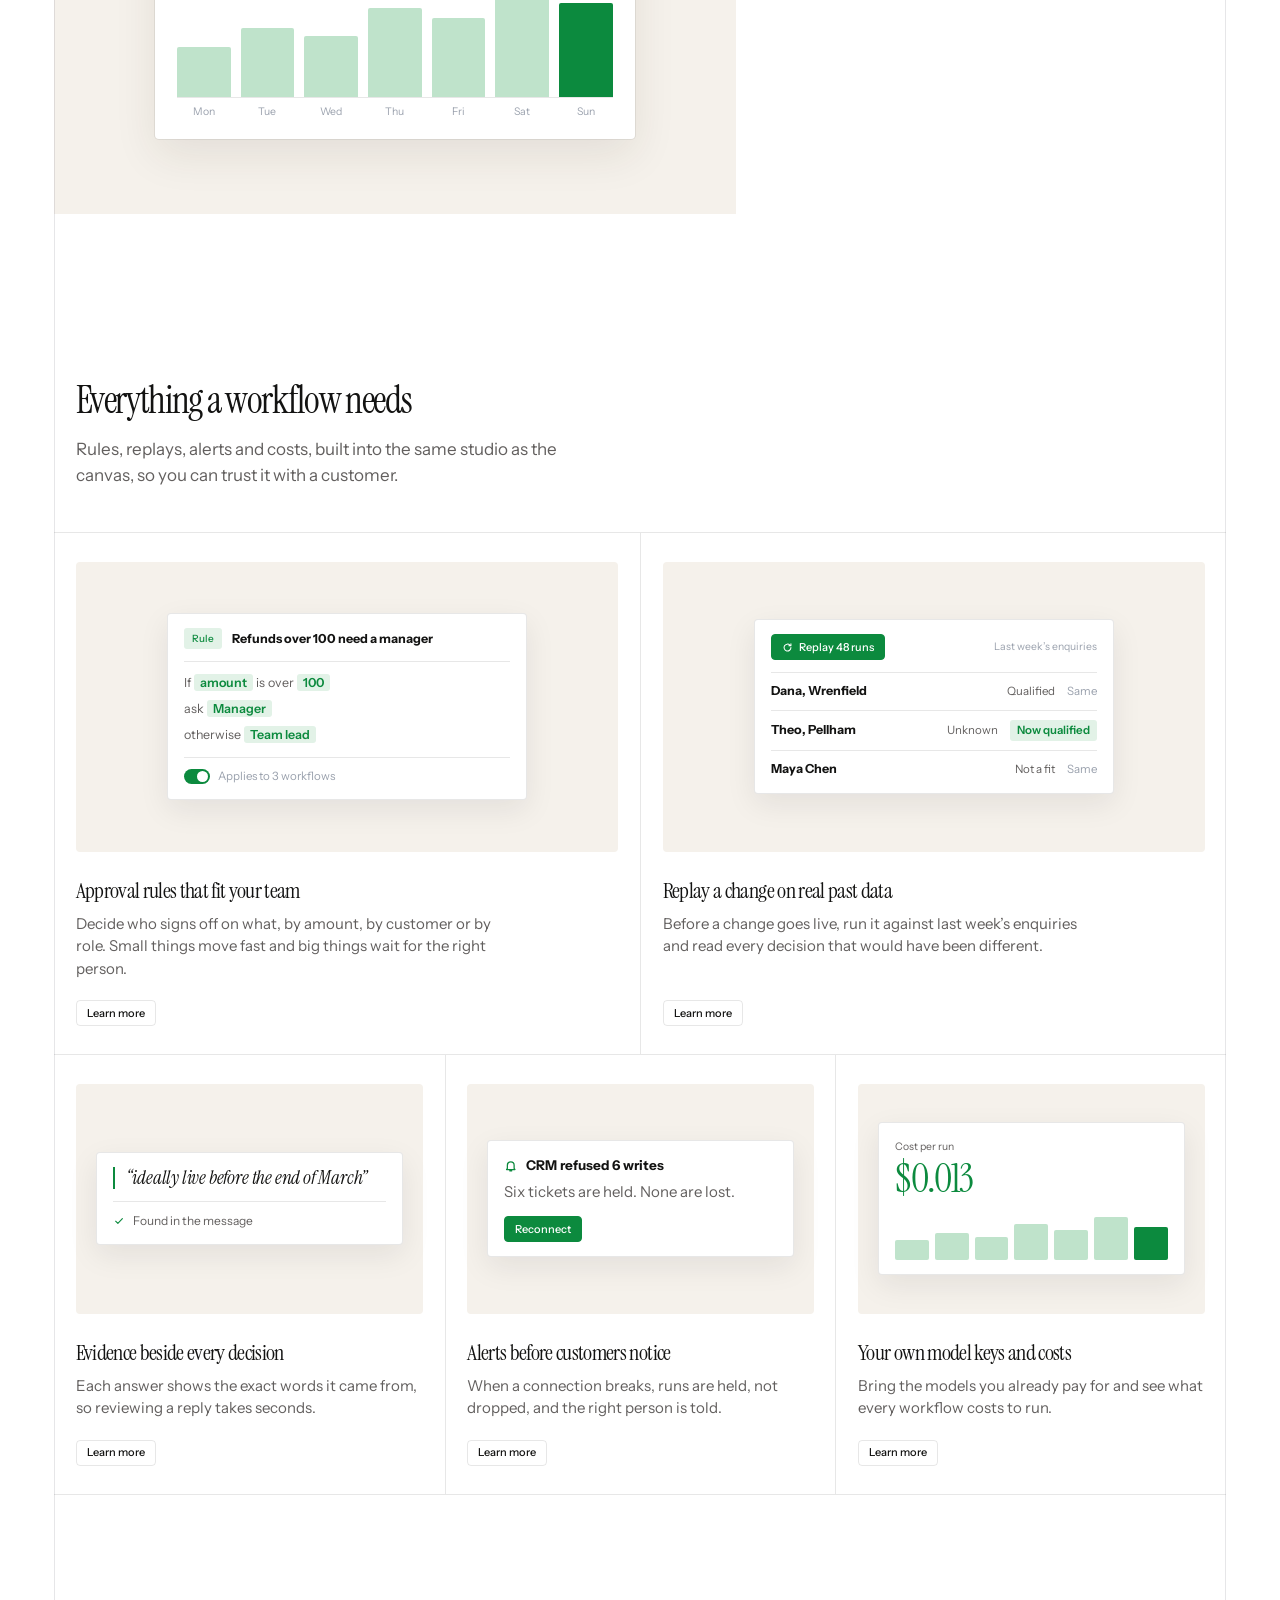
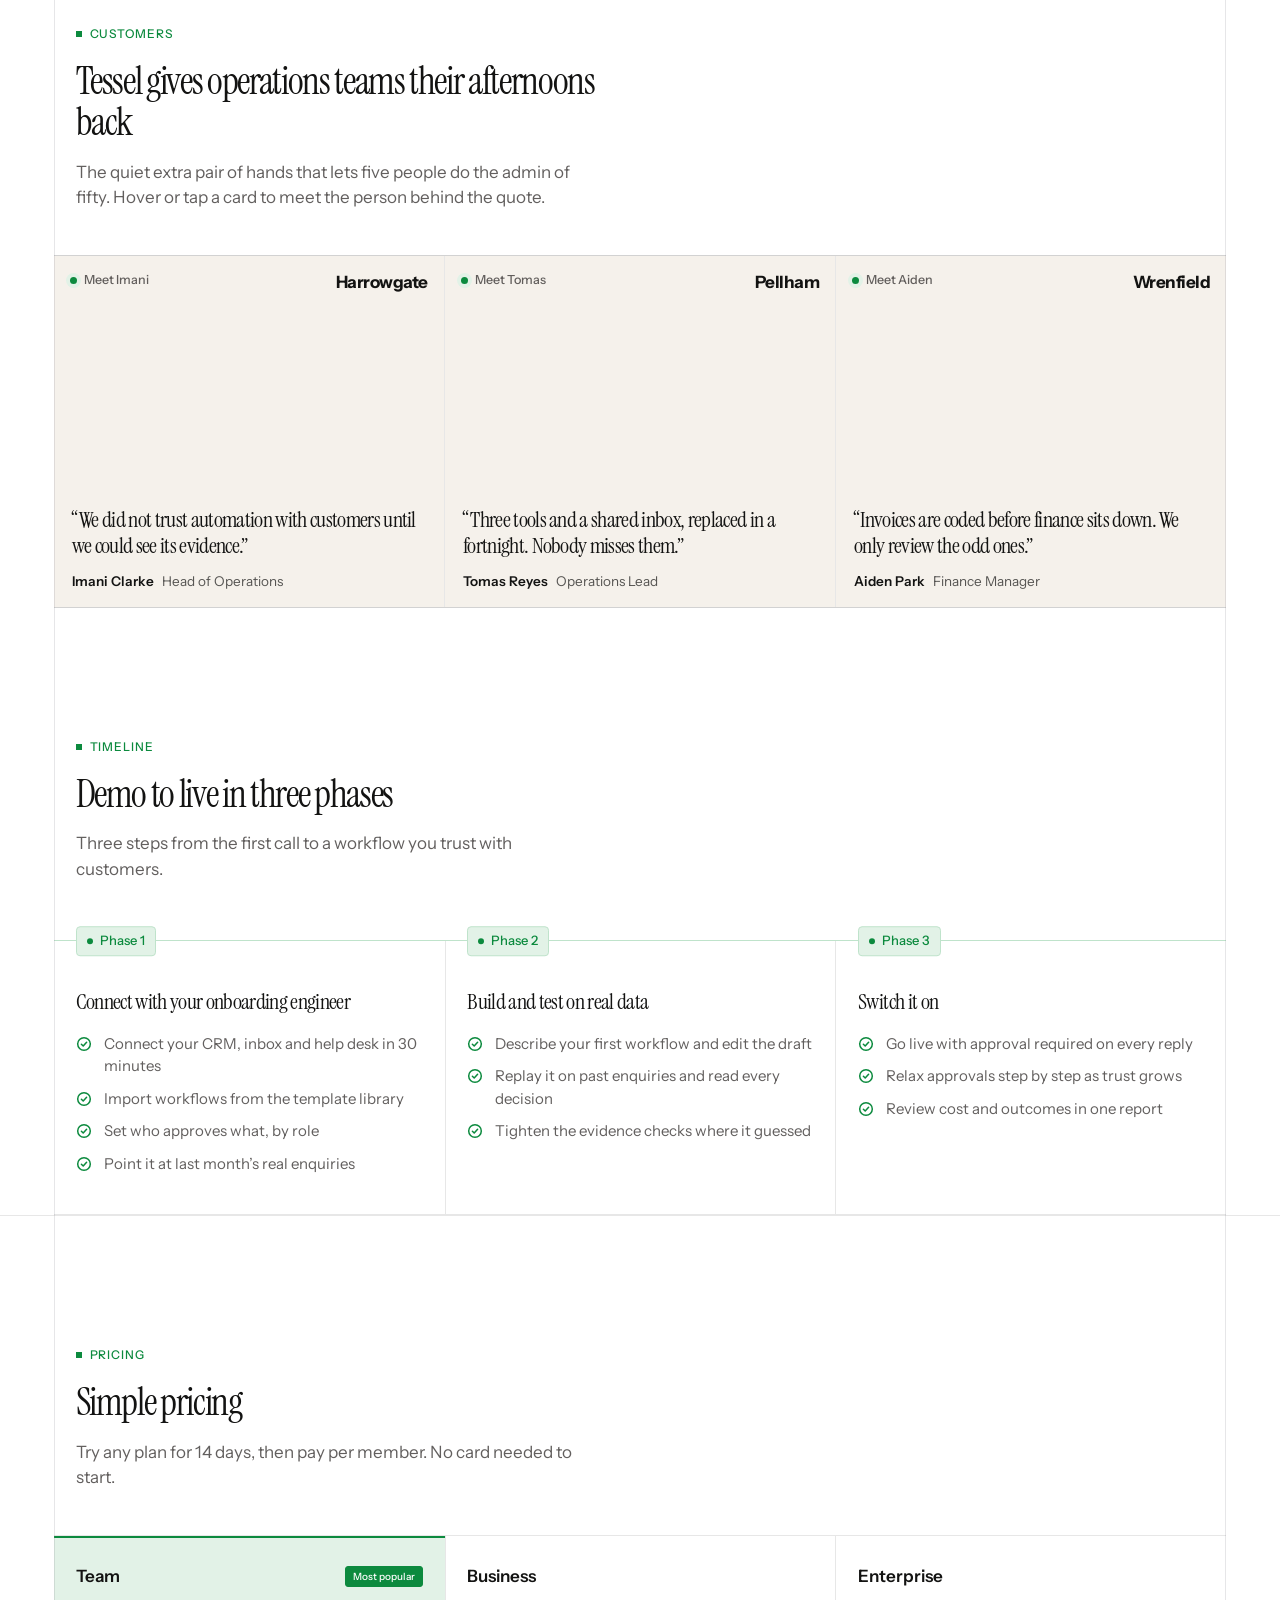
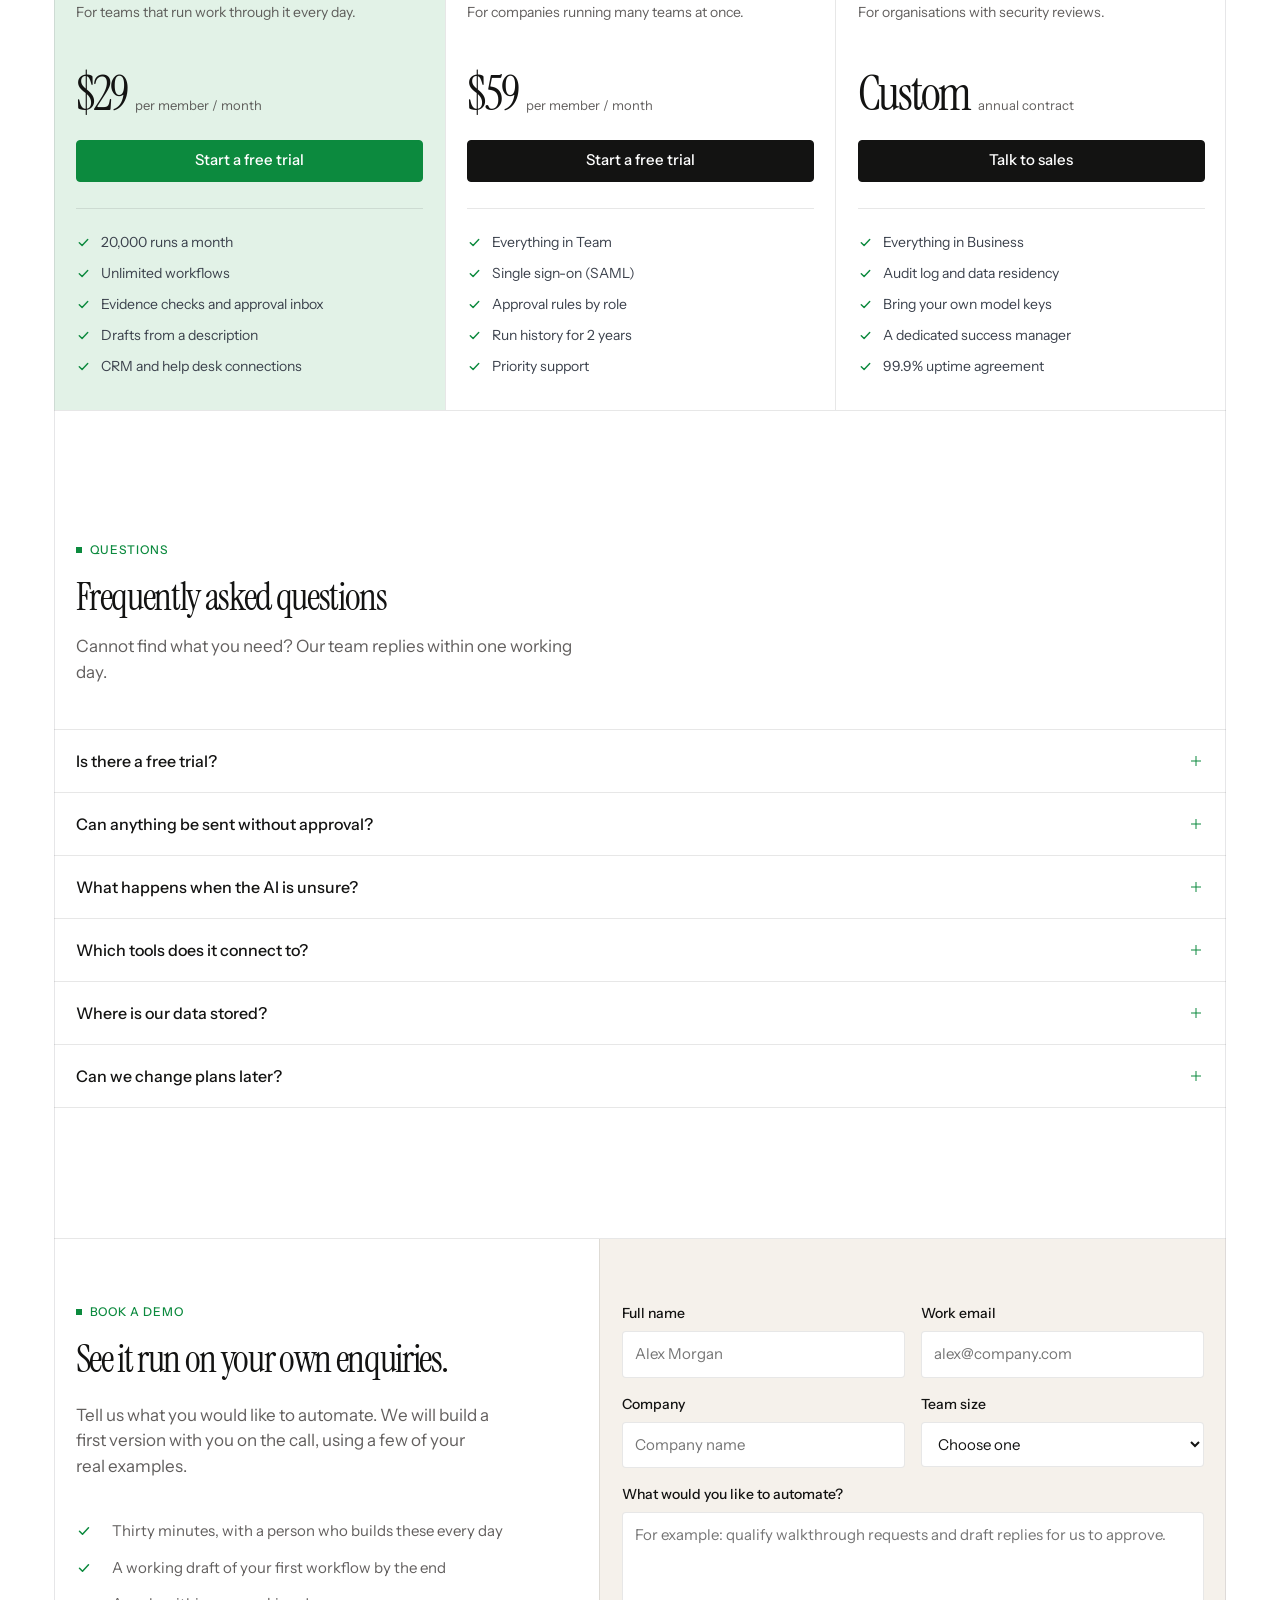
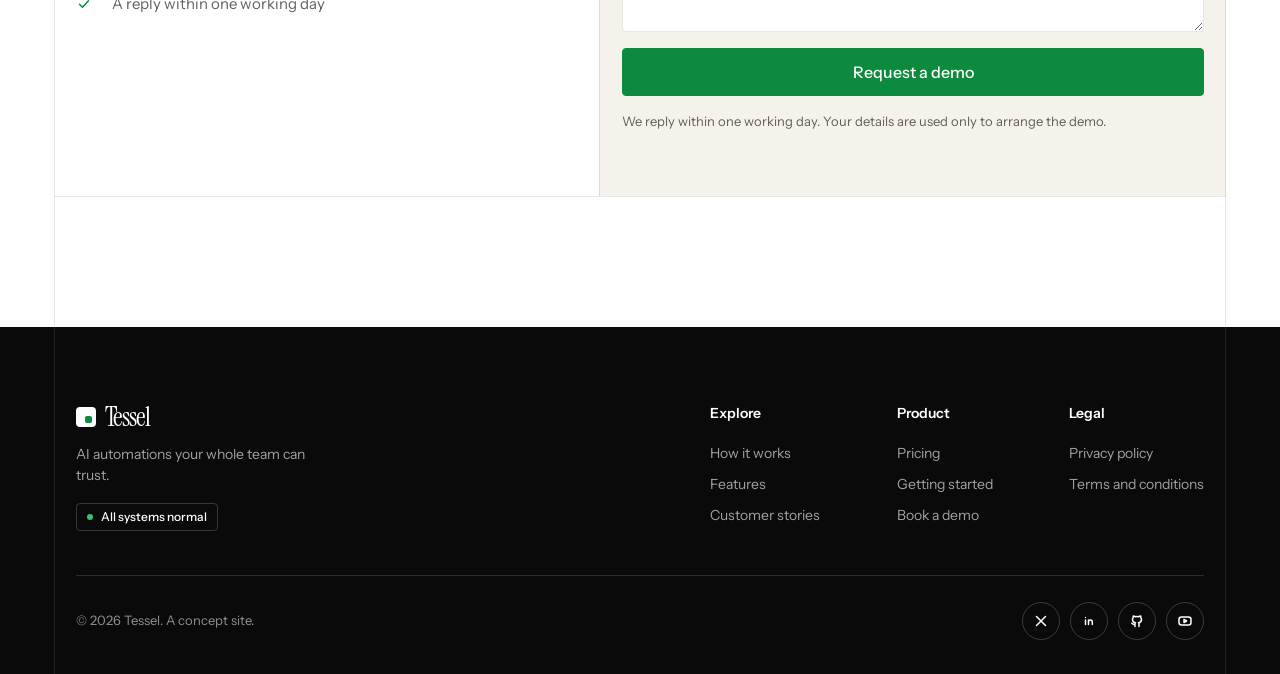
==== commit ede946a1: "Tessel v2: use the green far more widely, plain black full-width footer Green calls to action, headl" ====
--- a/v2/index.html
+++ b/v2/index.html
@@ -6,8 +6,8 @@
 <title>Tessel · AI automations your whole team can trust</title>
 <meta name="description" content="Tessel is a studio for building AI automations with checks and approvals built in, so the work runs every day and a person stays in charge of what goes out.">
 <link rel="preload" href="../assets/fonts/instrument-serif-latin-400-normal.woff2" as="font" type="font/woff2" crossorigin>
-<link rel="stylesheet" href="../styles.css?v=1794492413">
-<link rel="stylesheet" href="v2.css?v=1794492413">
+<link rel="stylesheet" href="../styles.css?v=1794492808">
+<link rel="stylesheet" href="v2.css?v=1794492808">
 </head>
 <body class="v2" data-nav="light" data-top>
 
@@ -82,7 +82,7 @@
 <section class="hero2" data-theme="light">
   <div class="h2-copy">
     <span class="kick rv">Tessel Studio</span>
-    <h1 class="rv">Automations your whole <br>team can trust.</h1>
+    <h1 class="rv">Automations your whole <br>team can <em>trust.</em></h1>
     <p class="lead rv d1">Build AI workflows with checks and approvals built in. The work runs every day, and a person stays in charge of what goes out.</p>
     <div class="cta rv d2"><a class="btn dark" href="#pricing">Start a free trial</a><a class="btn" href="#demo">Book a demo</a></div>
     <small class="rv d2">14-day free trial · No card needed</small>
@@ -294,10 +294,9 @@
       </div>
     </div>
   </div>
-  <div class="foot-scene"><img src="../assets/hills-black.jpg" alt="Dark rolling hills with a winding road" loading="lazy"></div>
 </footer>
 
 <script src="../lenis.min.js"></script>
-<script src="v2.js?v=1794492413"></script>
+<script src="v2.js?v=1794492808"></script>
 </body>
 </html>
--- a/v2/v2.css
+++ b/v2/v2.css
@@ -262,3 +262,72 @@
   .v2 .demo .txt,.v2 .demo form{padding-left:var(--gut);padding-right:var(--gut)}
 }
 .v2 .price h2,.v2 .feats .shead h2{margin:0}
+
+/* ---------- more green ---------- */
+.v2{--green-bright:#34c471;--green-mid:#bfe3cb}
+/* calls to action are green, and turn black on hover */
+.v2 .btn.dark,.v2 .mini.k{background:var(--green);border-color:var(--green);color:#fff}
+.v2 .btn.dark:hover{background:var(--ink);border-color:var(--ink)}
+.v2 .btn:not(.dark):hover{border-color:var(--green);color:var(--green);background:#fff}
+body[data-nav=dark] .v2 .nav .btn.dark,.v2 .nav .btn.dark{background:var(--green);border-color:var(--green);color:#fff}
+/* brand mark, headline and labels */
+.v2 .logo b::after,.v2 .side .brand b{background:var(--green-bright)}
+.v2 .side .brand b{background:var(--green)}
+.hero2 h1 em{font-style:normal;color:var(--green)}
+.kick::before{content:"";display:inline-block;width:6px;height:6px;background:var(--green);margin-right:8px;vertical-align:1px}
+.v2 .nl:hover,.v2 .has-menu.open>.nl{color:var(--green)}
+.v2 .nav::after{content:"";position:absolute;left:0;bottom:-1px;height:2px;width:calc(var(--sp,0)*100%);background:var(--green)}
+.lg svg{color:var(--green)}
+/* product screens */
+.v2 .side a.on{background:var(--green-soft);color:var(--green)}
+.v2 .tabs b{border-bottom-color:var(--green)}
+.v2 .node small svg{color:var(--green)}
+.v2 .tag.plain{background:var(--green-soft);border-color:transparent;color:var(--green)}
+.v2 .tag.k{background:var(--green);border-color:var(--green)}
+.v2 .row .n{border-color:var(--green-mid);color:var(--green);background:var(--green-soft)}
+.v2 .row .n.no{border-color:var(--line);color:#b3261e;background:#fff}
+.v2 .avs span i:first-child{background:var(--green)}
+.v2 .box .trk i{background:var(--green)}
+.draft li svg{color:var(--green)}
+.draft .who b{background:var(--green)}
+.dash .tiles b{color:var(--green)}
+.dash .chart i,.v2 .fa-cost .bars i{background:var(--green-mid)}
+.v2 .rr .chg,.v2 .fa-rule em{background:var(--green-soft);color:var(--green)}
+.v2 .fa-cost b{color:var(--green)}
+.v2 .fa-alert svg{color:var(--green)}
+.v2 .fa-quote .q{border-left:2px solid var(--green);padding-left:12px}
+.v2 .fc .mini:hover{background:var(--green);border-color:var(--green);color:#fff}
+/* tabs, timeline, pricing, questions */
+.tab.on i{background:var(--green-soft)}
+.chip{background:var(--green-soft);border-color:var(--green-mid);color:var(--green)}
+.phase:first-child,.phase{border-top:0}
+.pgrid{border-top-color:var(--green-mid)}
+.v2 .plan.pop{background:var(--green-soft);box-shadow:inset 0 2px 0 var(--green)}
+.v2 .plan .amt b{color:var(--ink)}
+.v2 .plan:not(.pop) .btn.dark{background:var(--ink);border-color:var(--ink)}
+.v2 .plan:not(.pop) .btn.dark:hover{background:var(--green);border-color:var(--green)}
+.faq2 summary i::before,.faq2 summary i::after{background:var(--green)}
+.faq2 details[open] summary,.faq2 summary:hover{color:var(--green)}
+.v2 .demo form .btn{background:var(--green);border-color:var(--green)}
+/* customer cards pick up a green cast when the photo shows */
+.voice::after{background:linear-gradient(0deg,rgba(4,38,19,.92) 0%,rgba(4,38,19,.4) 48%,transparent 74%)}
+.voice{box-shadow:inset 0 0 0 0 var(--green);transition:color .45s,box-shadow .3s}
+.voice:hover,.voice:focus-visible,.voice.show{box-shadow:inset 0 -3px 0 0 var(--green-bright)}
+
+/* ---------- footer: white on solid black, full width, no image ---------- */
+.v2 .foot{margin:130px 0 0;padding:clamp(48px,6vw,84px) var(--pad) 34px;background:#0a0a0b;color:#fff;border-top:0;overflow:visible}
+.v2 .foot-card{margin:0;padding:0;background:none;box-shadow:none;border:0;border-radius:0;color:#fff}
+.v2 .foot .logo{color:#fff}
+.v2 .foot .logo b::after{background:var(--green)}
+.v2 .ft-brand p{color:rgba(255,255,255,.62)}
+.v2 .foot .status{border-color:rgba(255,255,255,.18);color:#fff}
+.v2 .foot .status::before{background:var(--green-bright)}
+.v2 .ft-top{border-bottom-color:rgba(255,255,255,.14)}
+.v2 .ft-cols h4{color:#fff}
+.v2 .ft-cols li{color:rgba(255,255,255,.62)}
+.v2 .ft-cols a:hover{color:var(--green-bright)}
+.v2 .ft-bot{color:rgba(255,255,255,.55)}
+.v2 .social a{border-color:rgba(255,255,255,.2);color:#fff}
+.v2 .social a:hover{background:var(--green);border-color:var(--green)}
+@media (max-width:960px){.v2 .foot{margin-top:80px;padding:44px var(--pad) 28px}}
+.v2 .tag.k,.v2 .tag.k.plain,.v2 .plan .tag.k{background:var(--green);border-color:var(--green);color:#fff}
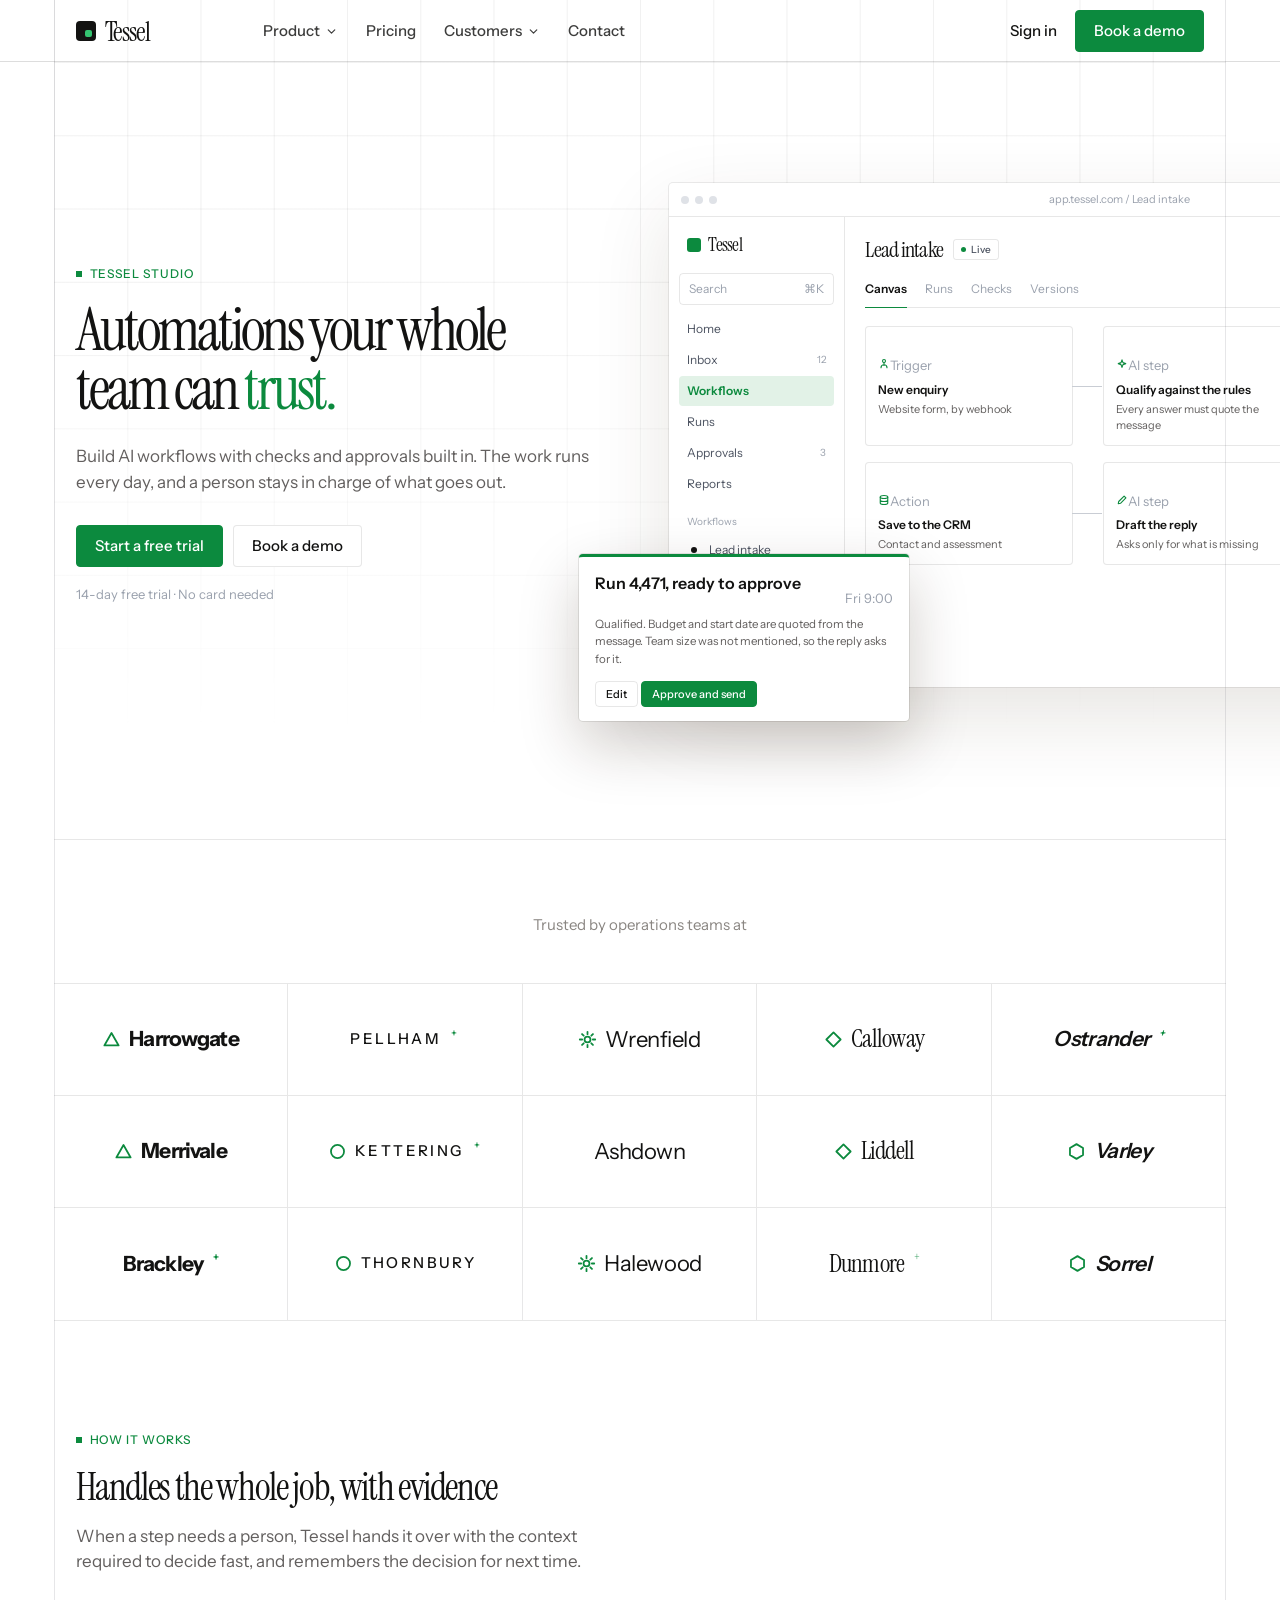
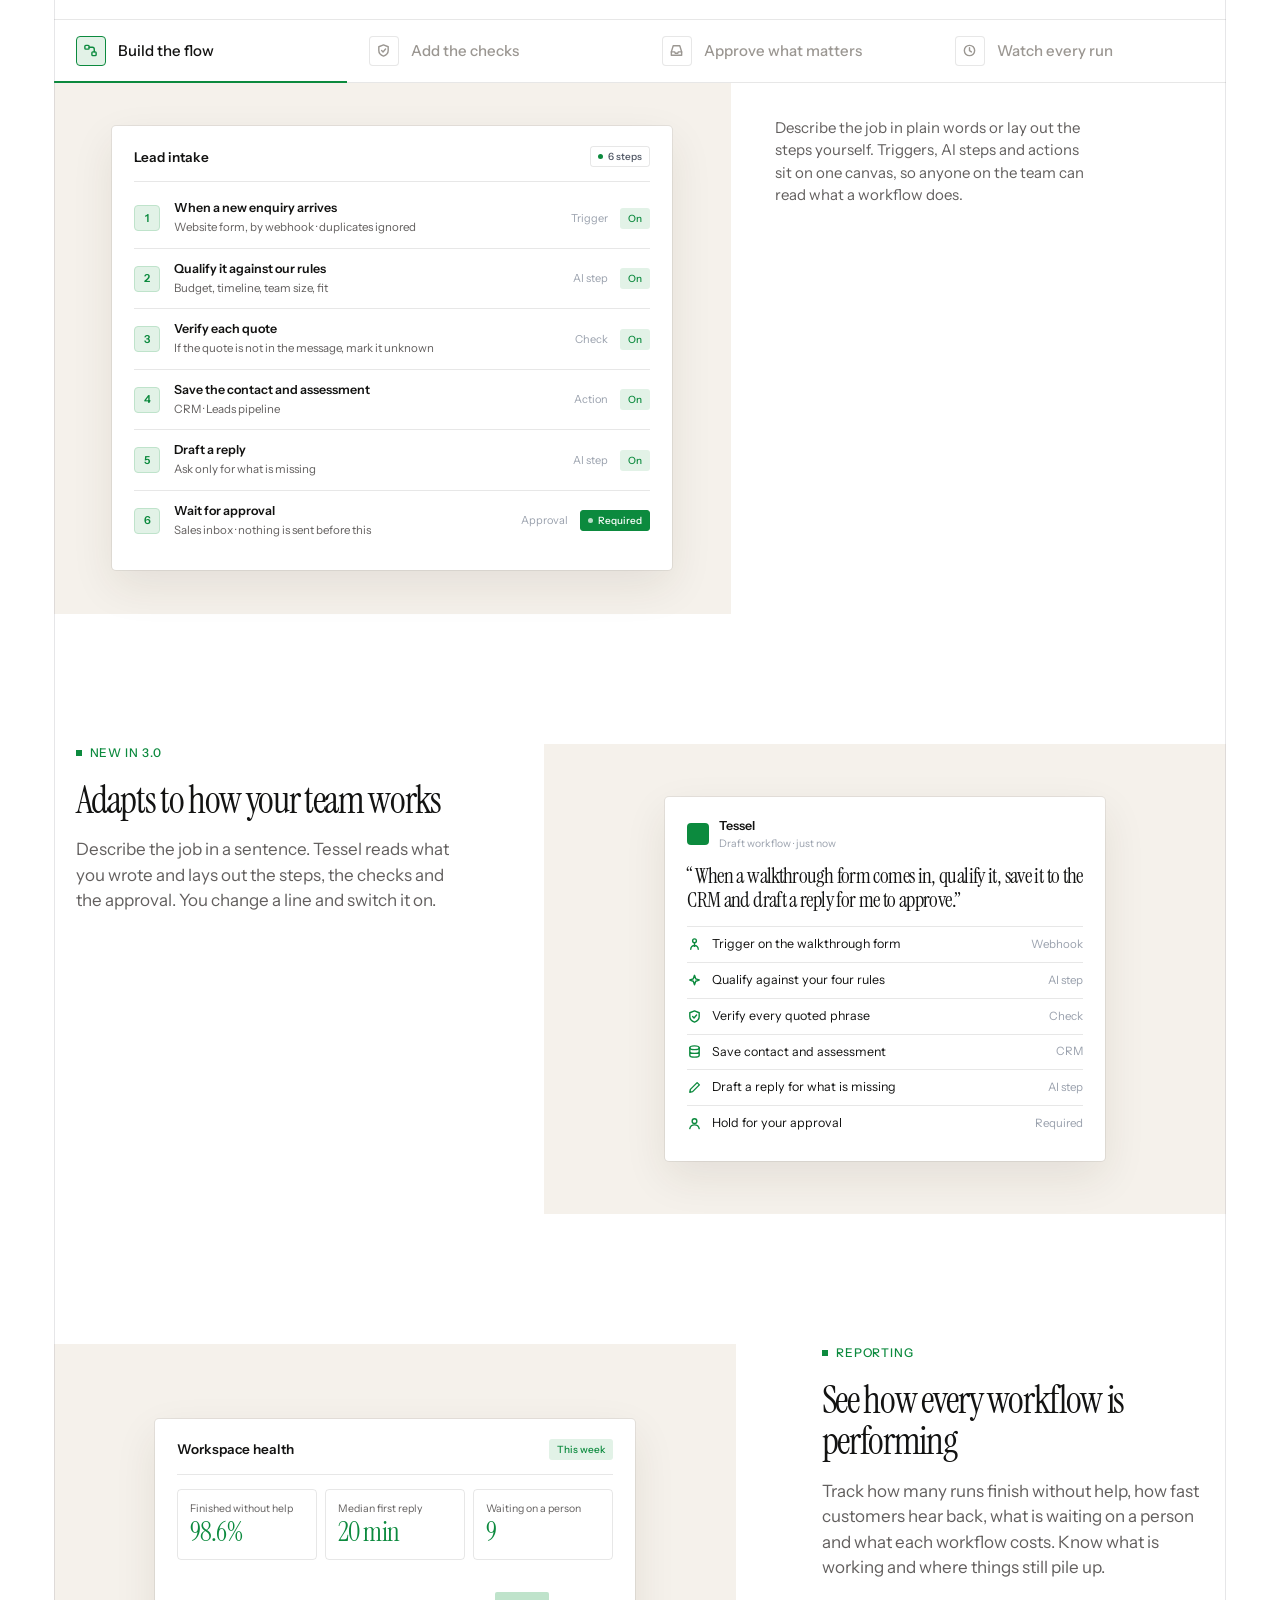
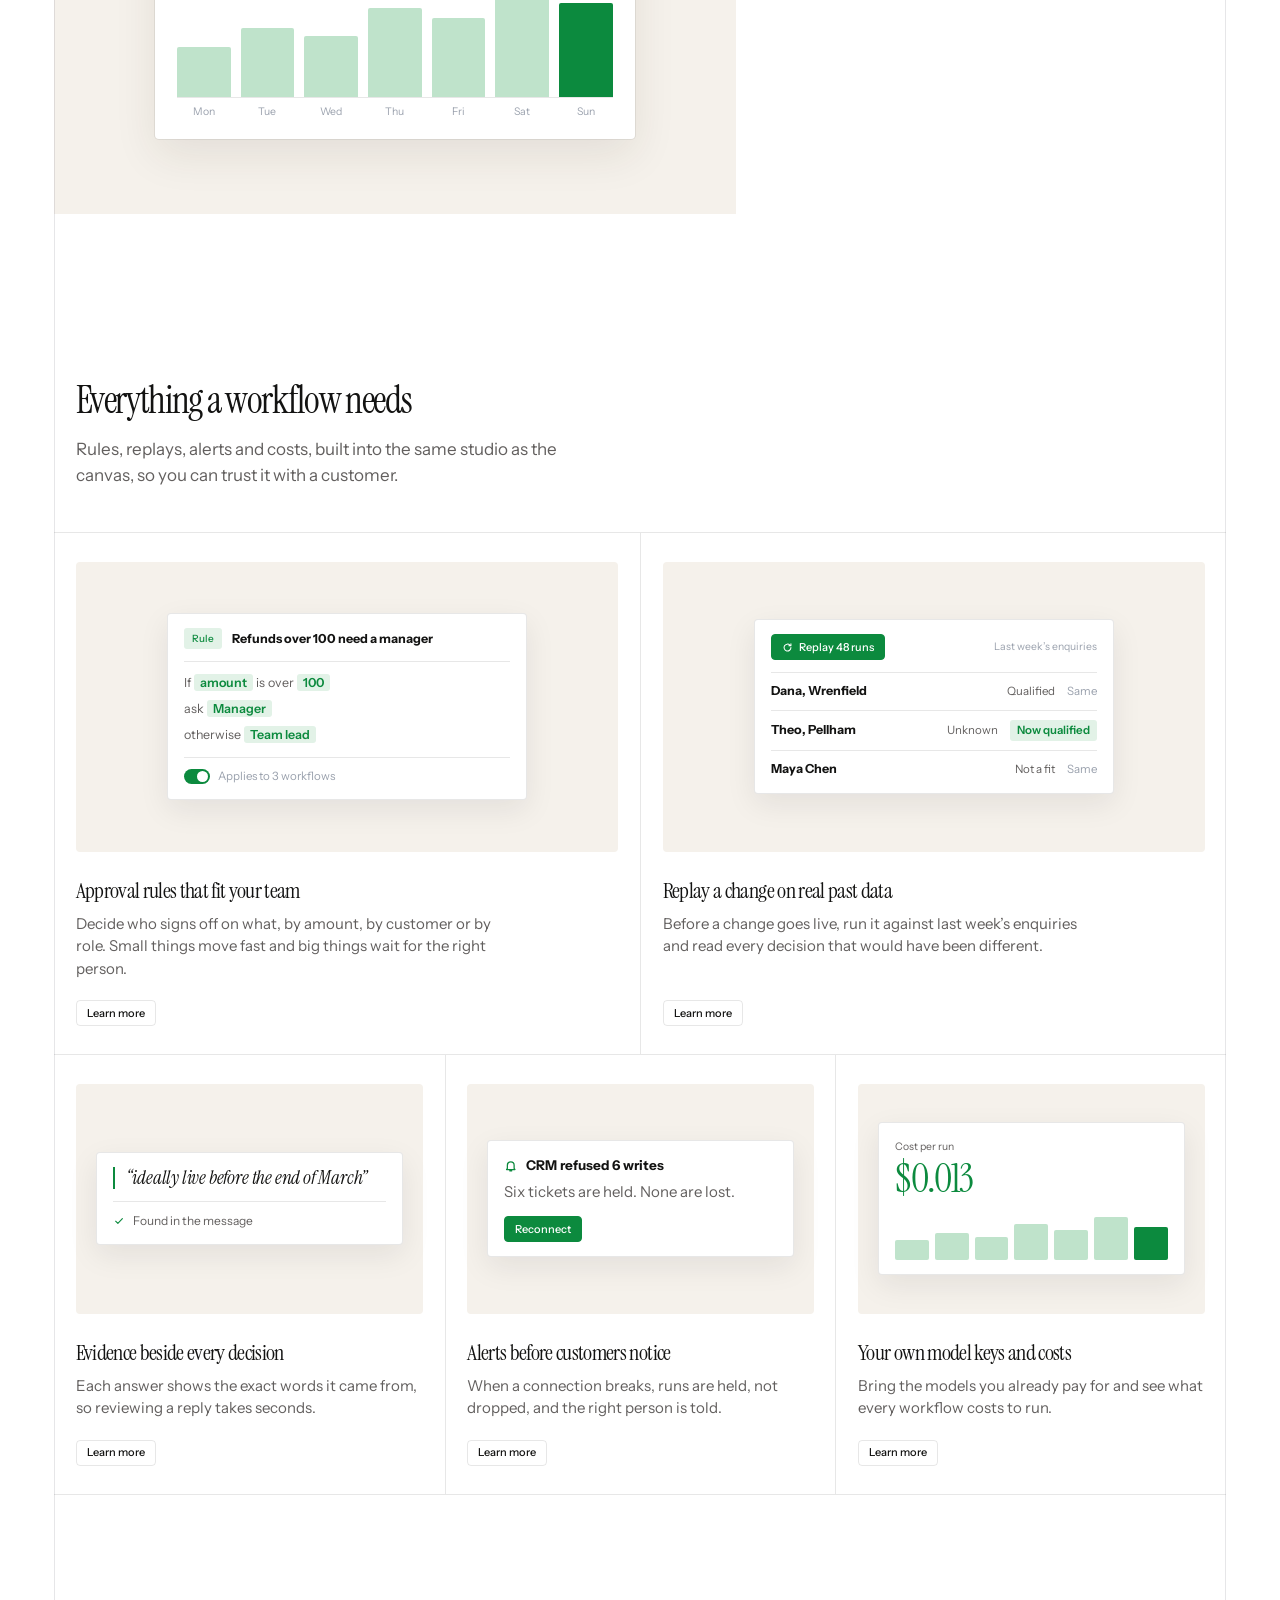
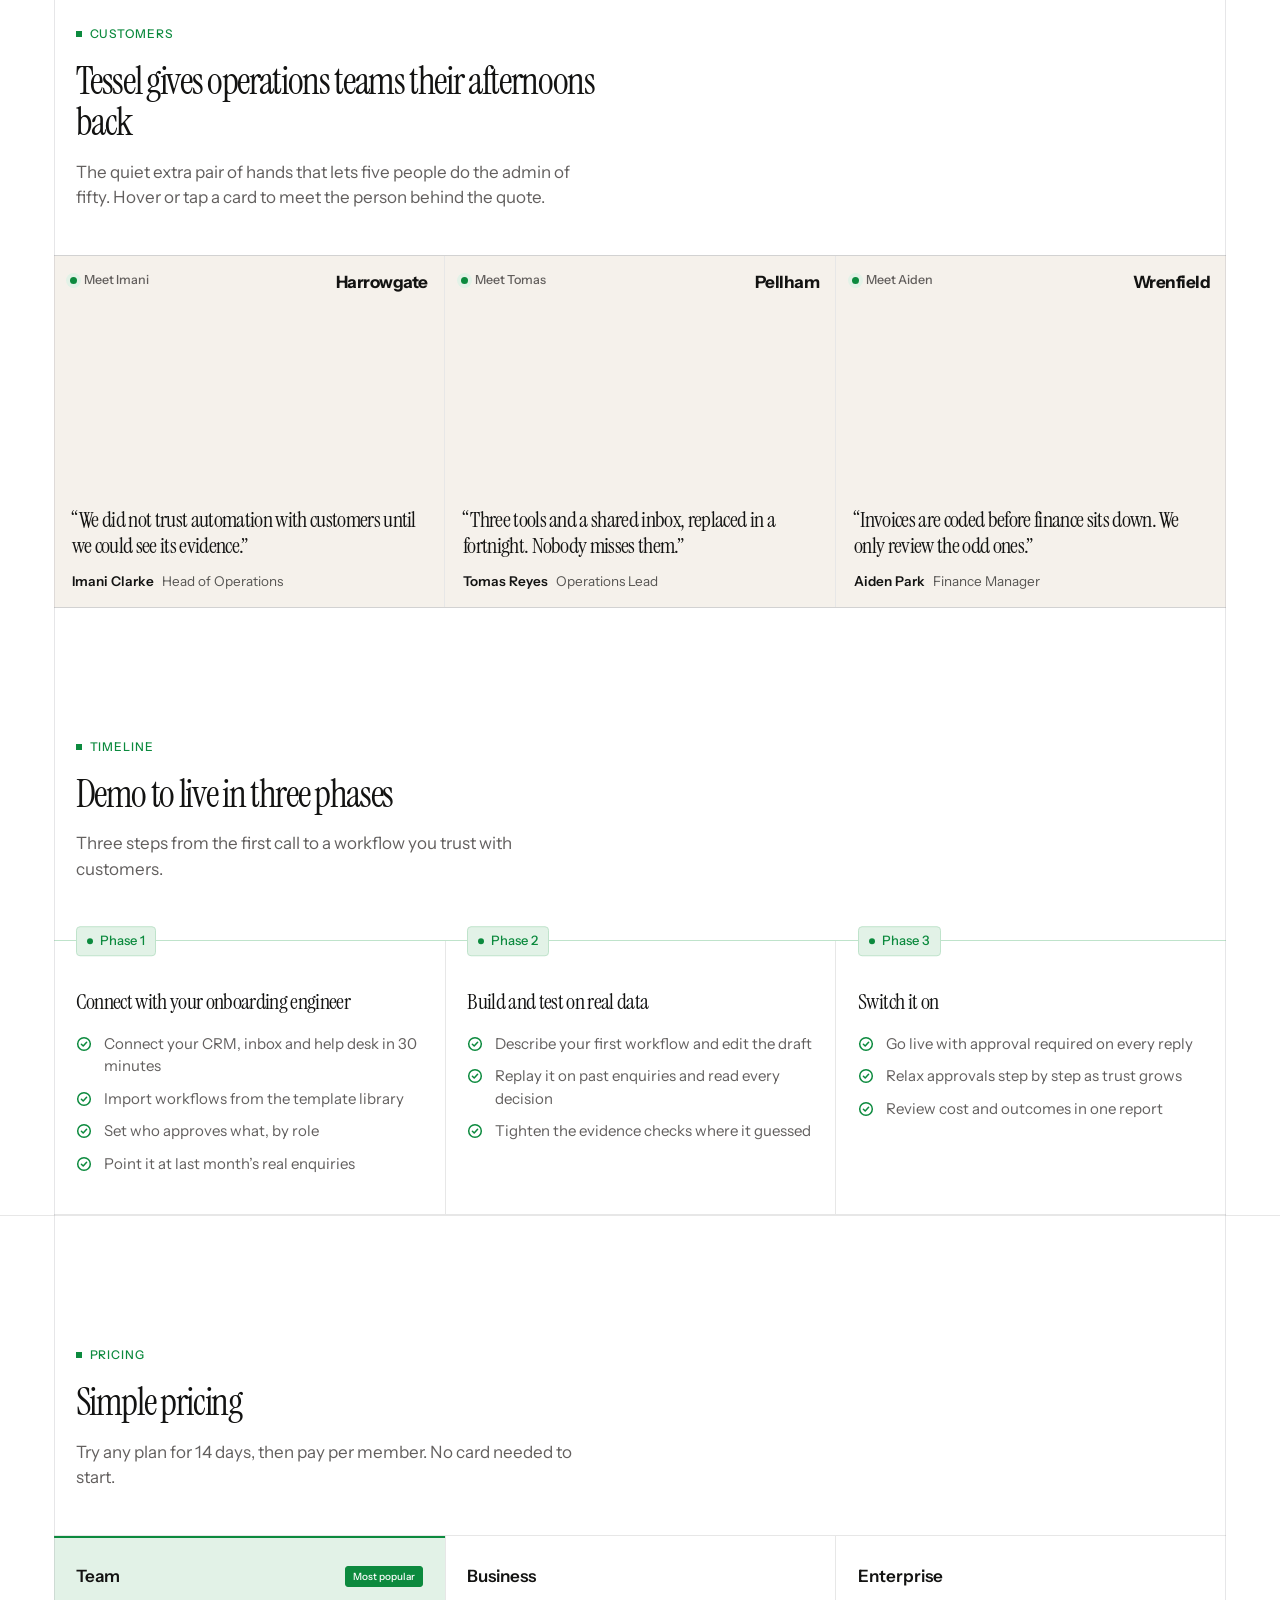
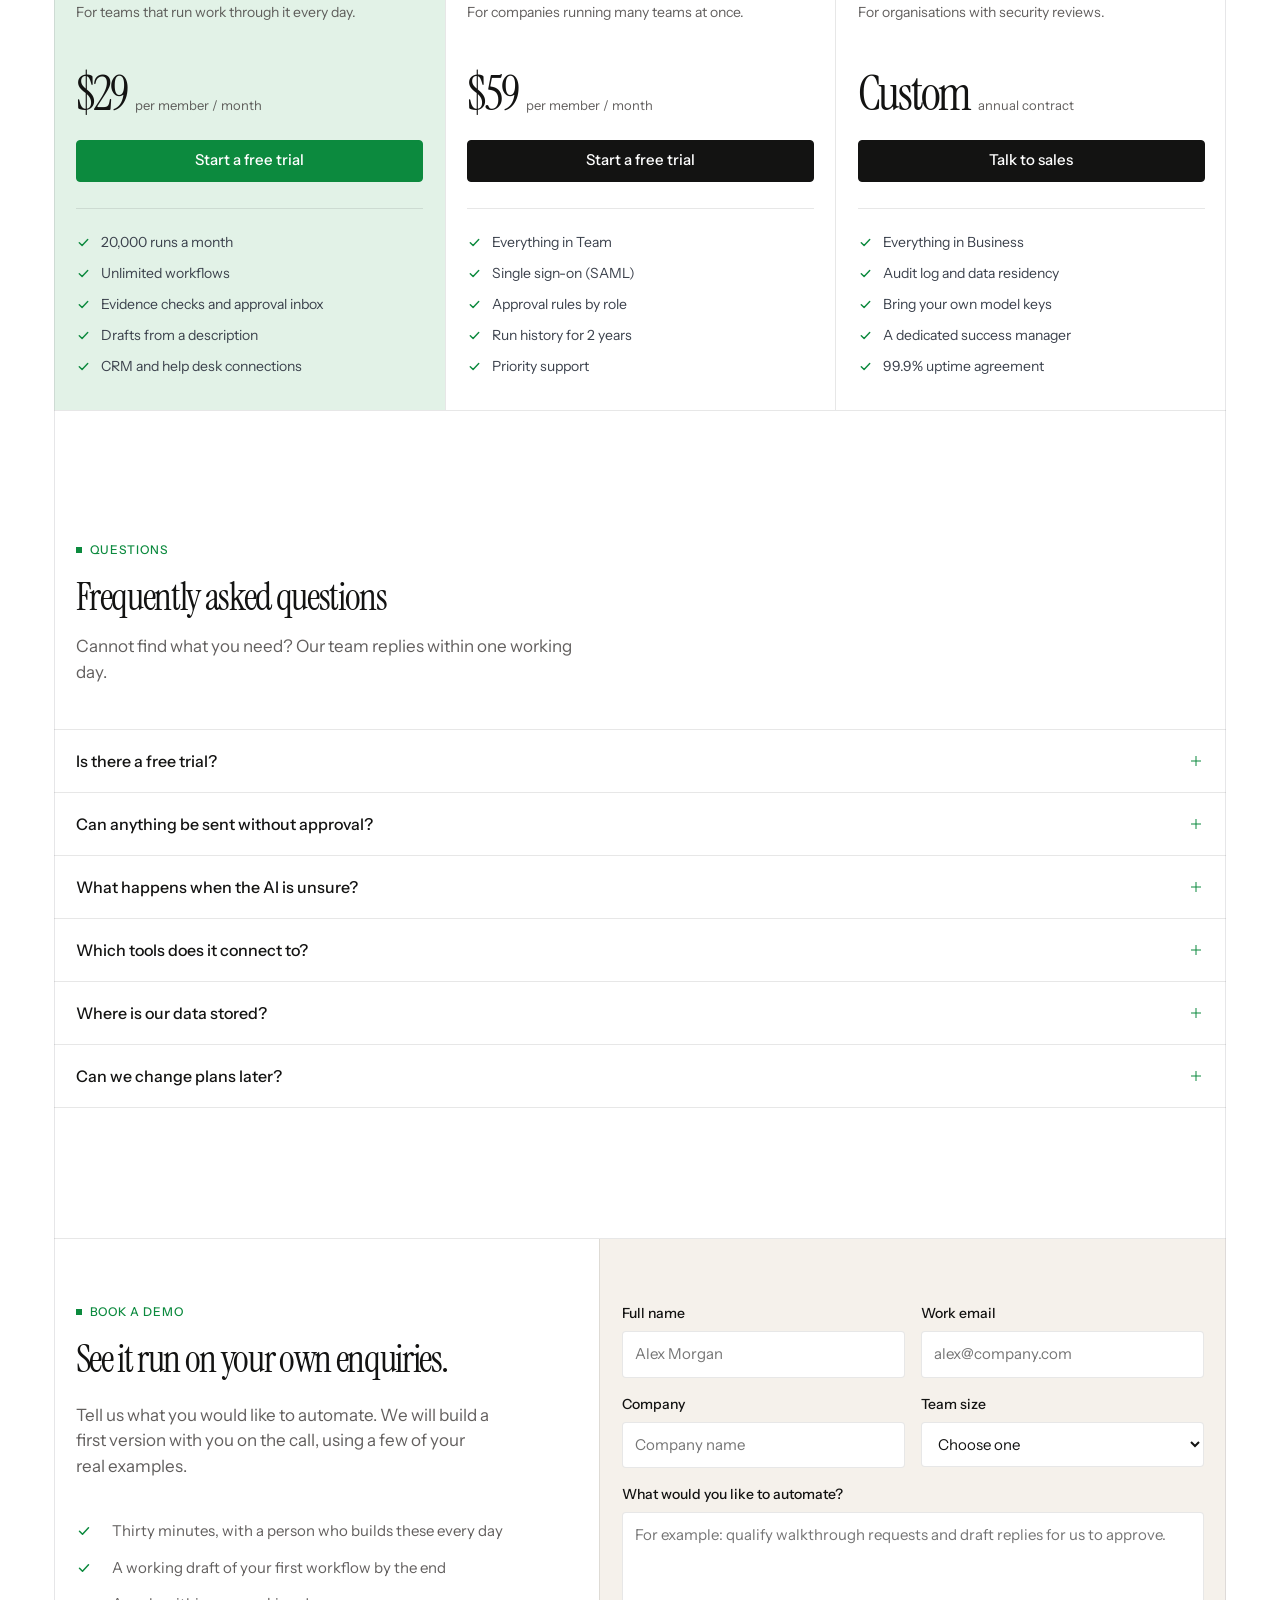
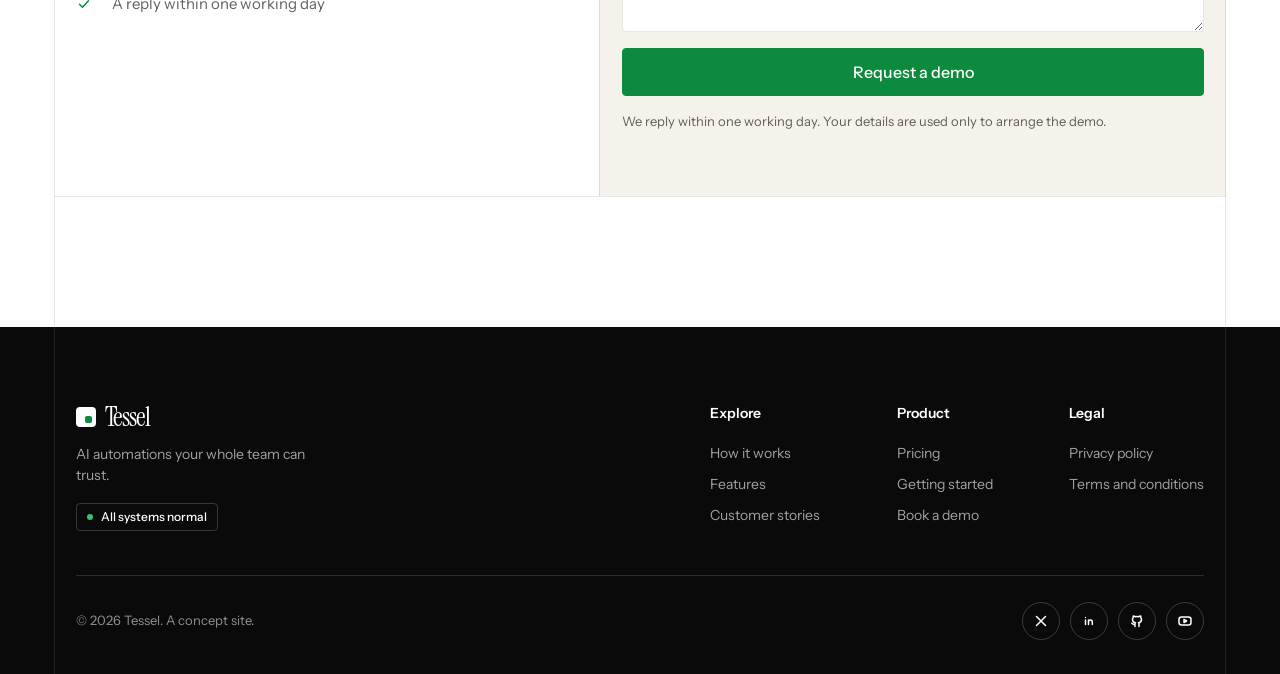
==== commit 72e587ad: "Tessel v2: line grid in the hero and a rule under the header from the start Co-Authored-By: Claude F" ====
--- a/v2/index.html
+++ b/v2/index.html
@@ -6,8 +6,8 @@
 <title>Tessel · AI automations your whole team can trust</title>
 <meta name="description" content="Tessel is a studio for building AI automations with checks and approvals built in, so the work runs every day and a person stays in charge of what goes out.">
 <link rel="preload" href="../assets/fonts/instrument-serif-latin-400-normal.woff2" as="font" type="font/woff2" crossorigin>
-<link rel="stylesheet" href="../styles.css?v=1794492808">
-<link rel="stylesheet" href="v2.css?v=1794492808">
+<link rel="stylesheet" href="../styles.css?v=1794493059">
+<link rel="stylesheet" href="v2.css?v=1794493059">
 </head>
 <body class="v2" data-nav="light" data-top>
 
@@ -297,6 +297,6 @@
 </footer>
 
 <script src="../lenis.min.js"></script>
-<script src="v2.js?v=1794492808"></script>
+<script src="v2.js?v=1794493059"></script>
 </body>
 </html>
--- a/v2/v2.css
+++ b/v2/v2.css
@@ -331,3 +331,23 @@
 .v2 .social a:hover{background:var(--green);border-color:var(--green)}
 @media (max-width:960px){.v2 .foot{margin-top:80px;padding:44px var(--pad) 28px}}
 .v2 .tag.k,.v2 .tag.k.plain,.v2 .plan .tag.k{background:var(--green);border-color:var(--green);color:#fff}
+
+/* ---------- hero: line grid behind the copy, and a rule under the header ---------- */
+.v2{--navh:62px}
+/* the grid is built on the frame: sixteen columns between the two lines, so its
+   outer verticals are the frame lines themselves, and its first row is the header rule */
+.hero2::before{content:"";position:absolute;z-index:0;top:0;bottom:0;left:var(--edge);right:var(--edge);pointer-events:none;
+  background:
+    linear-gradient(rgba(19,19,18,.06) 1px,transparent 1px) 0 var(--navh)/100% calc((100vw - 2*var(--edge))/16),
+    linear-gradient(90deg,rgba(19,19,18,.06) 1px,transparent 1px) 0 0/calc(100%/16) 100%;
+  -webkit-mask-image:linear-gradient(#000 0%,#000 34%,transparent 88%);mask-image:linear-gradient(#000 0%,#000 34%,transparent 88%)}
+.hero2>*{position:relative;z-index:1}
+/* the header keeps its bottom line from the first moment, running the full width over the frame */
+body.v2[data-top] .nav::before{background:transparent;border-color:rgba(19,19,18,.14);-webkit-backdrop-filter:none;backdrop-filter:none}
+body.v2 .nav::before{border-bottom-color:rgba(19,19,18,.14)}
+@media (max-width:960px){
+  .v2{--navh:64px}
+  .hero2::before{background:
+    linear-gradient(rgba(19,19,18,.06) 1px,transparent 1px) 0 var(--navh)/100% calc(100vw/6),
+    linear-gradient(90deg,rgba(19,19,18,.06) 1px,transparent 1px) 0 0/calc(100%/6) 100%}
+}
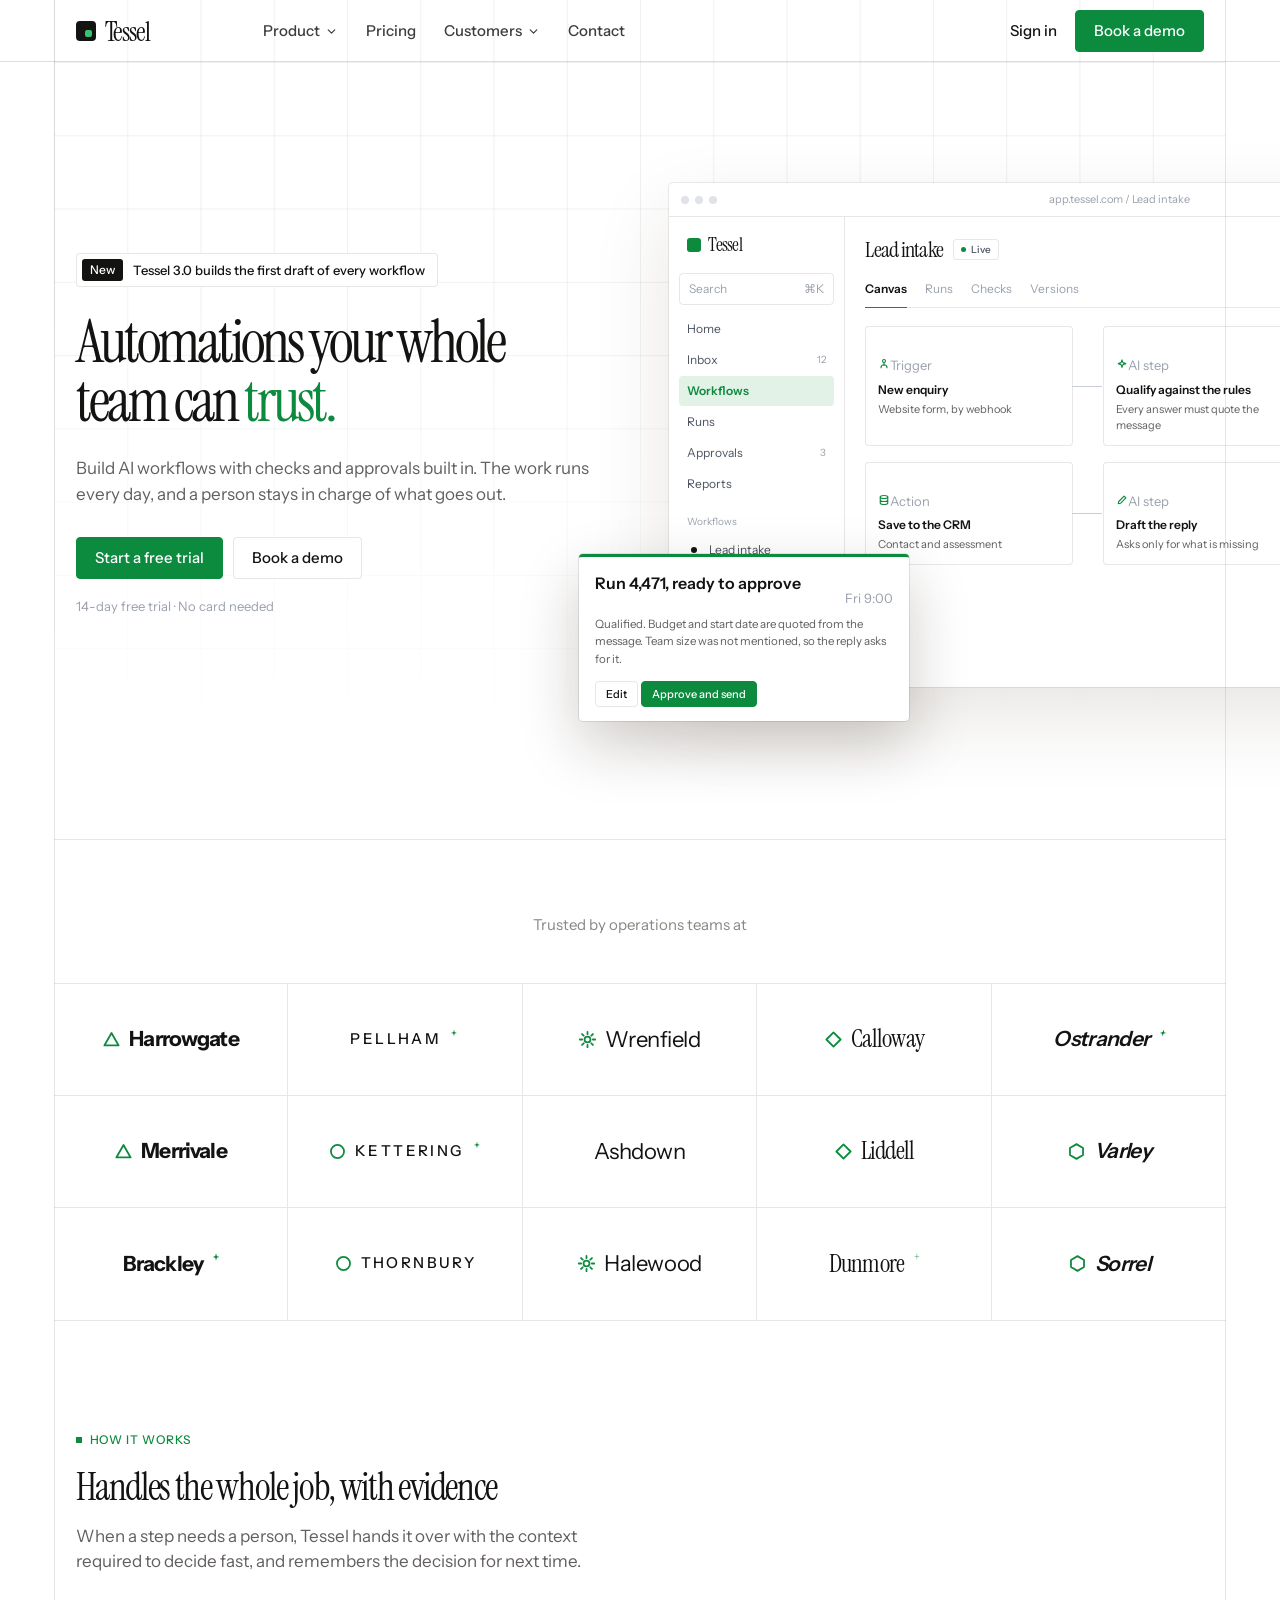
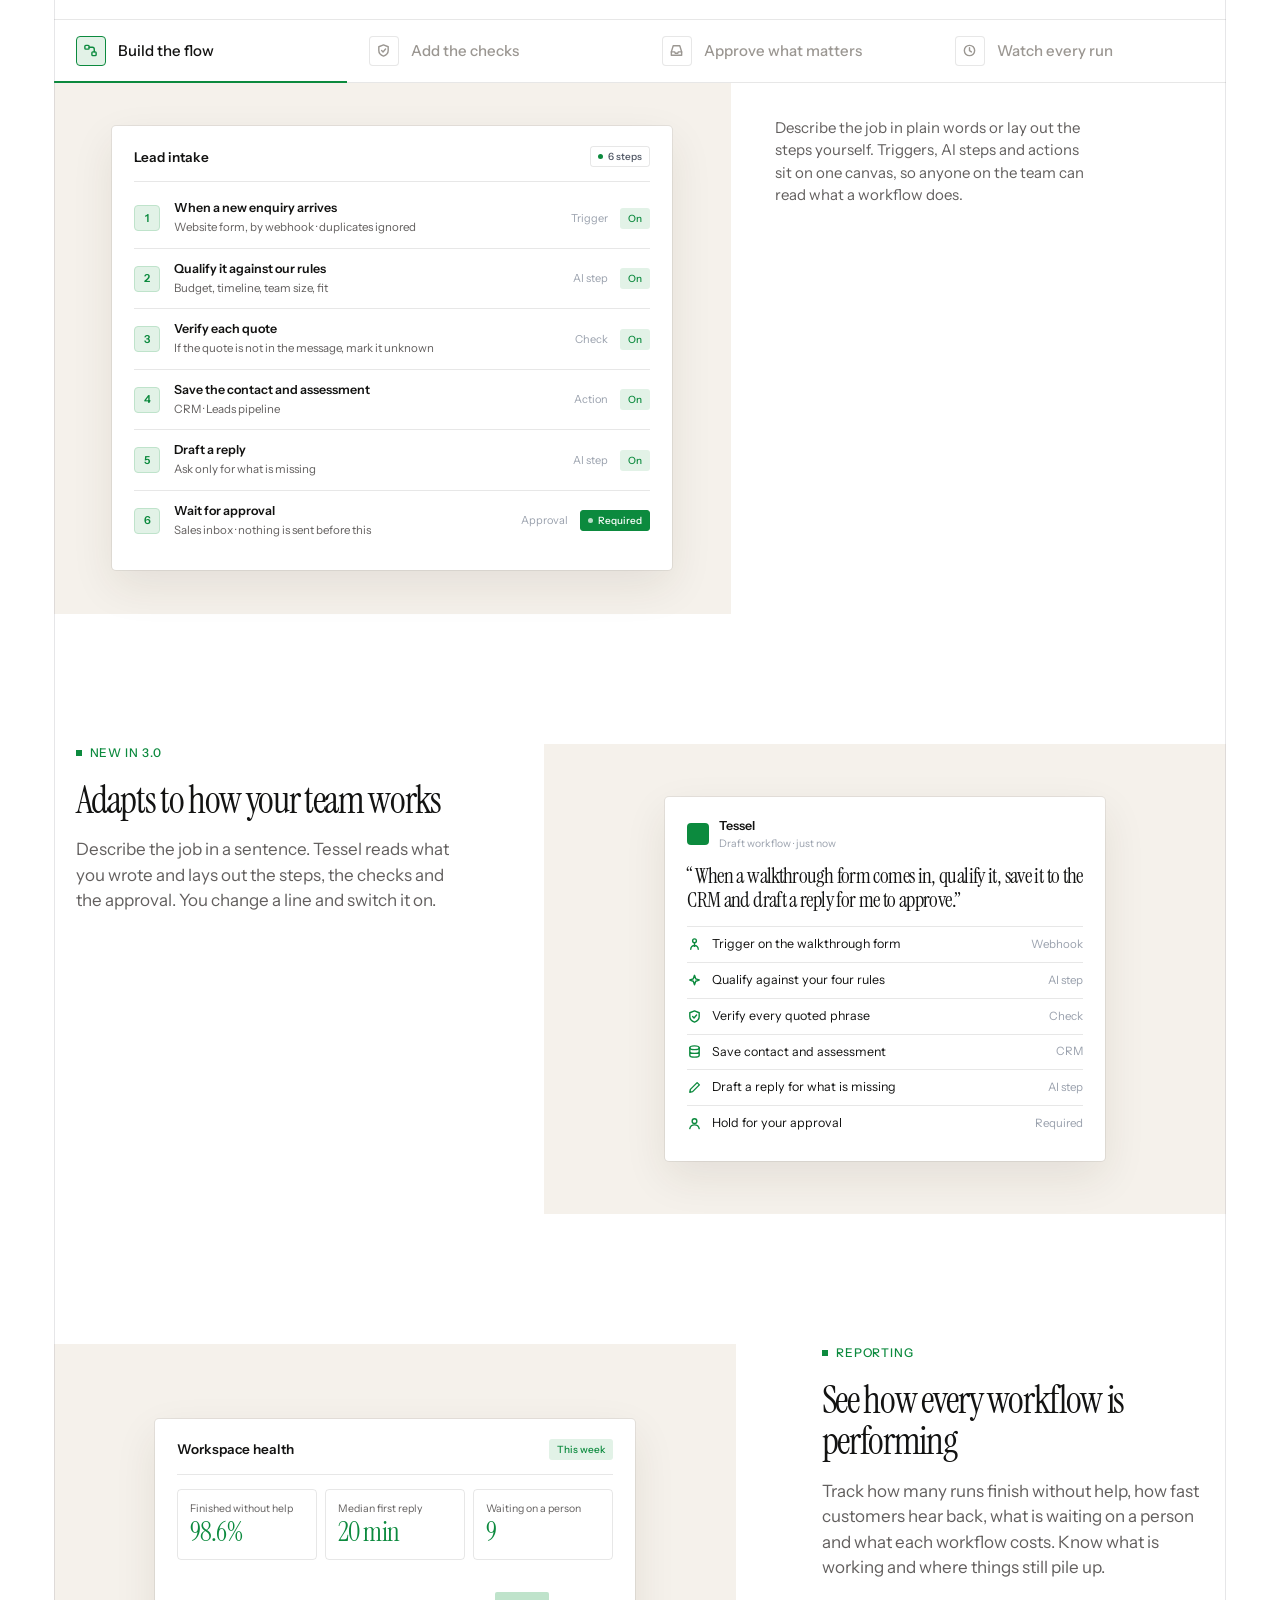
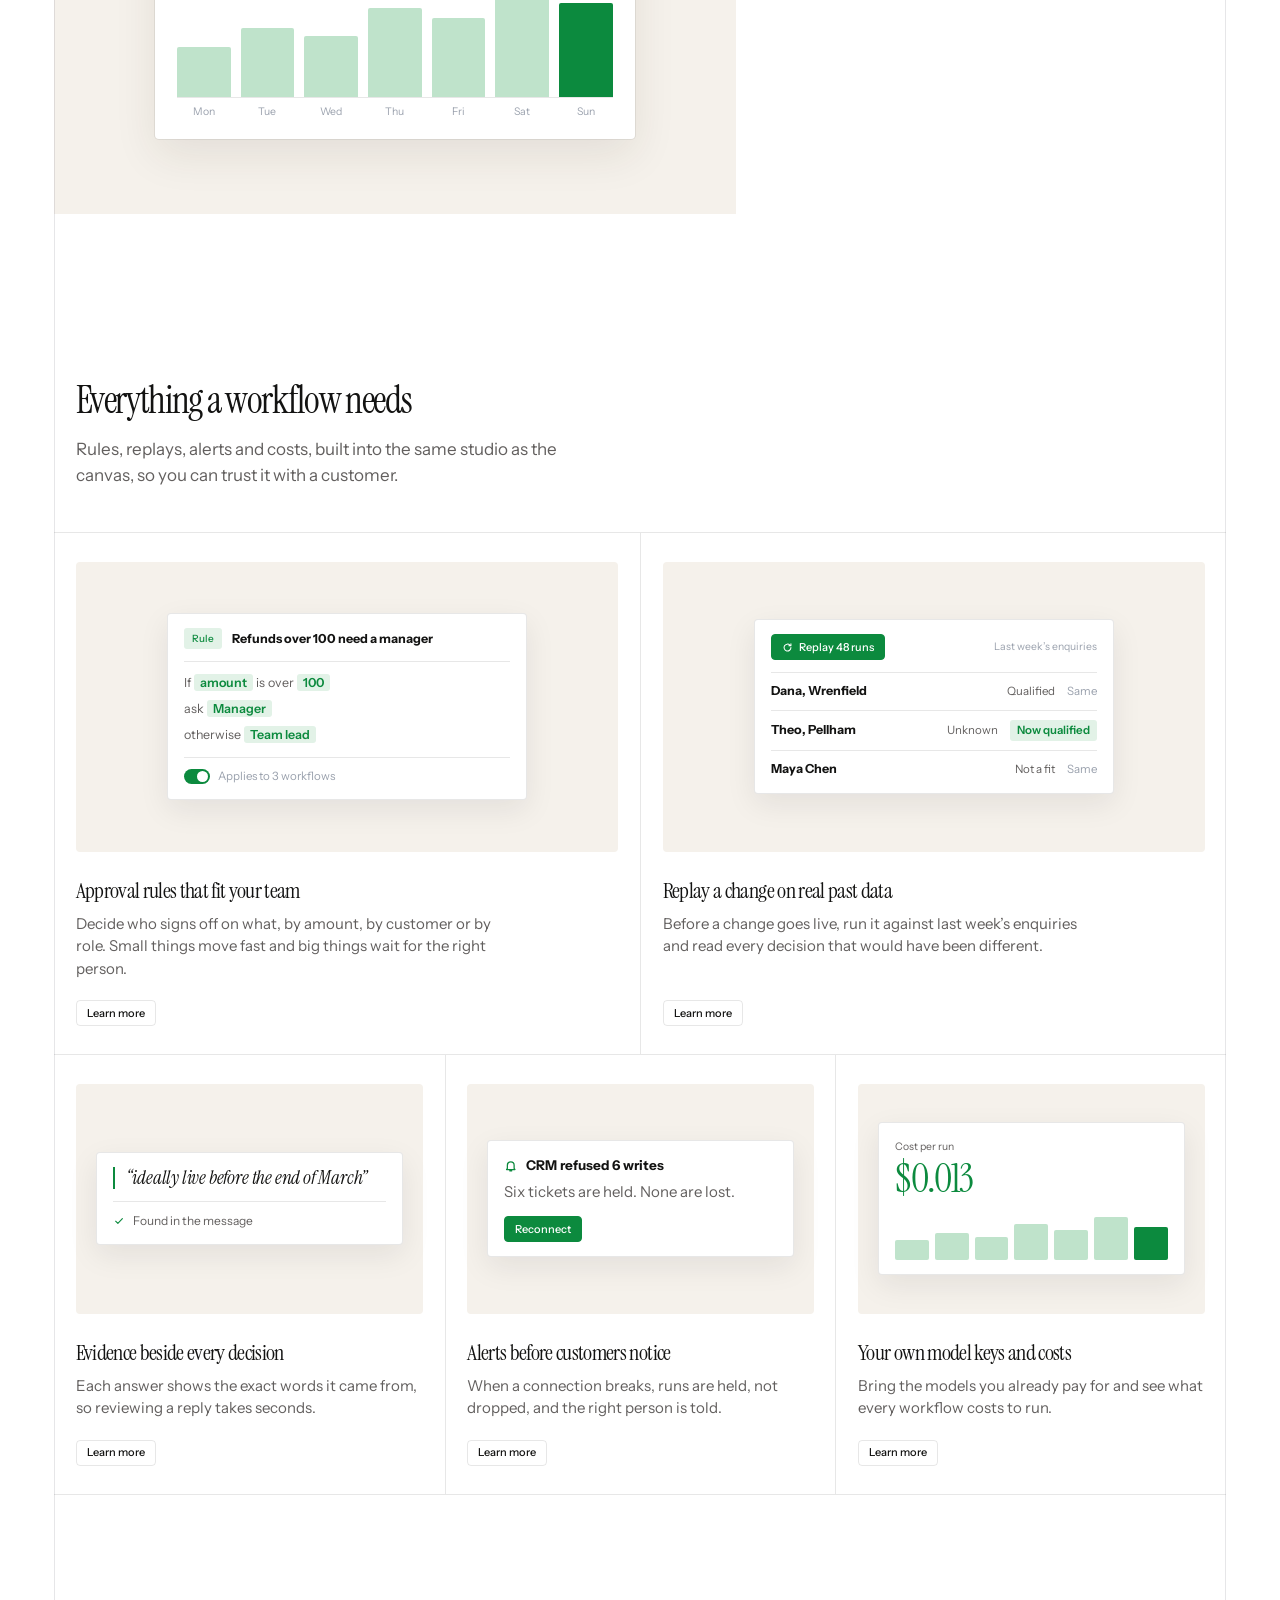
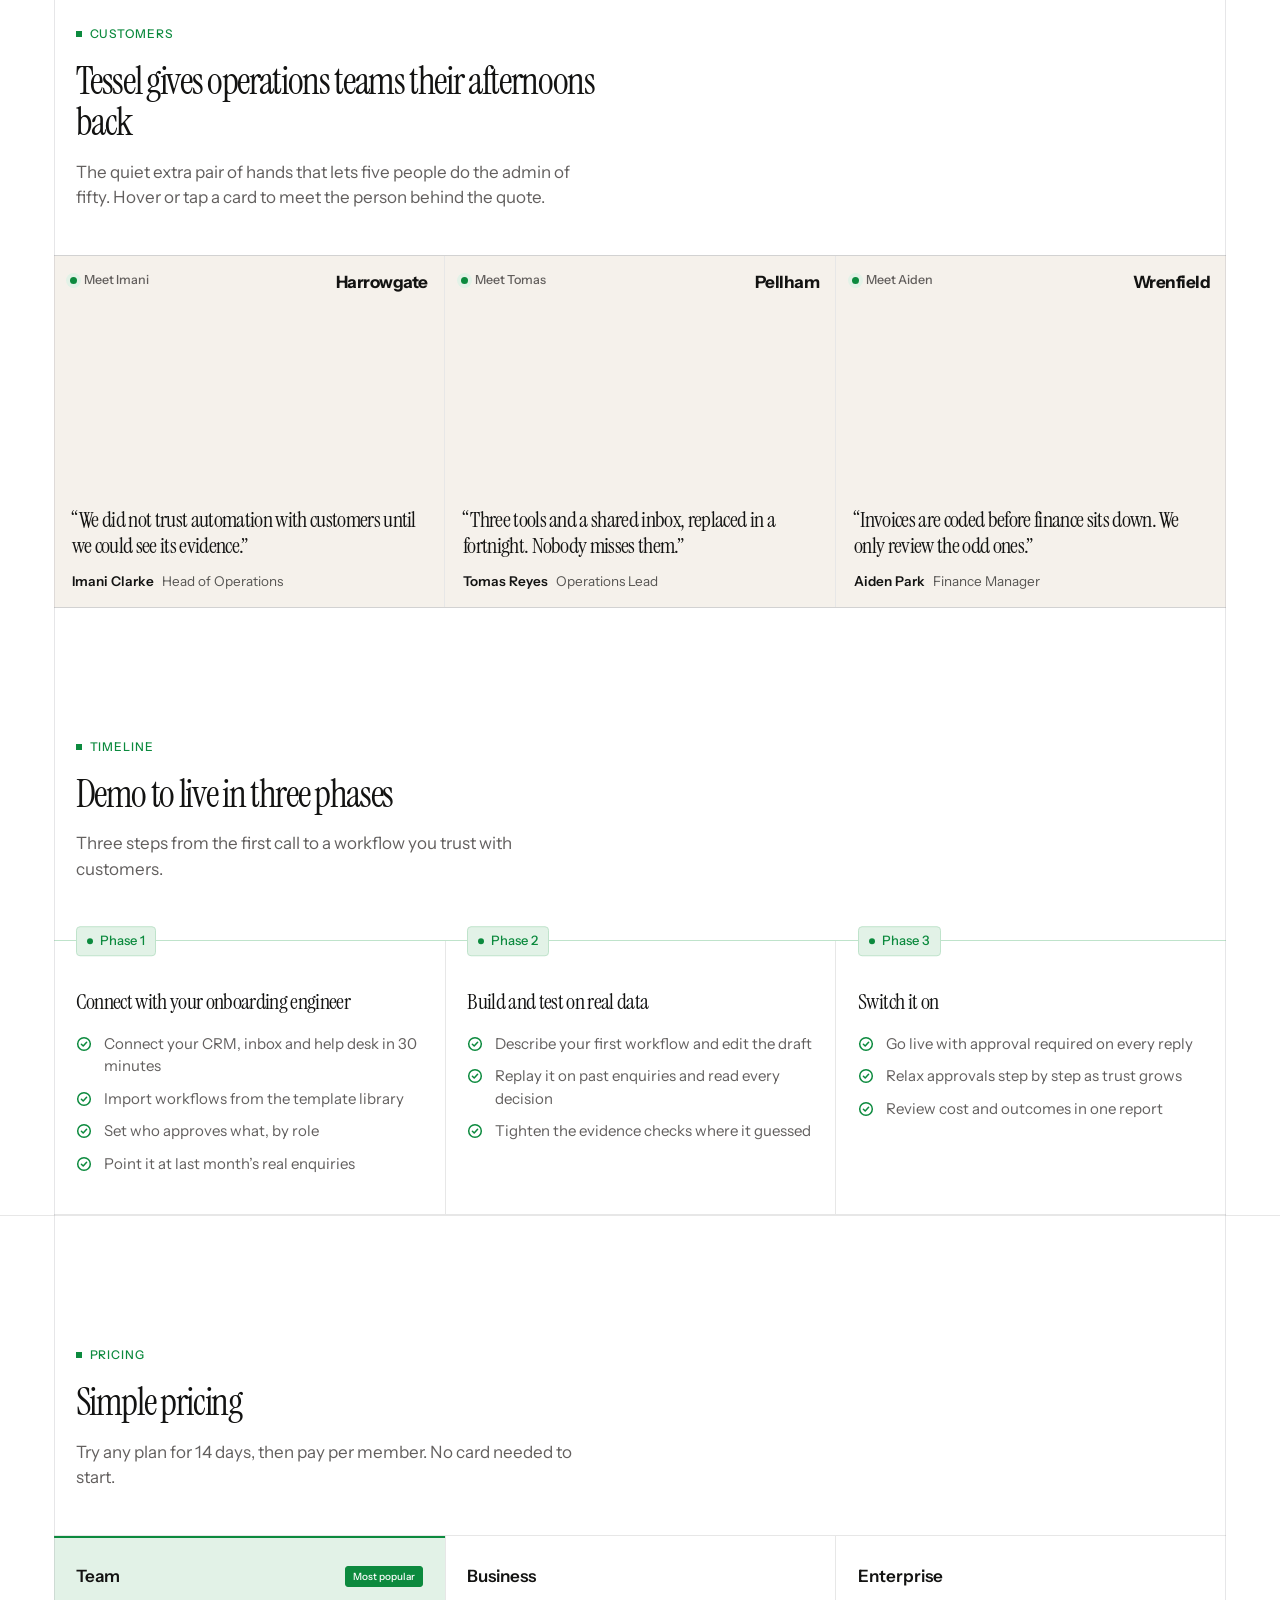
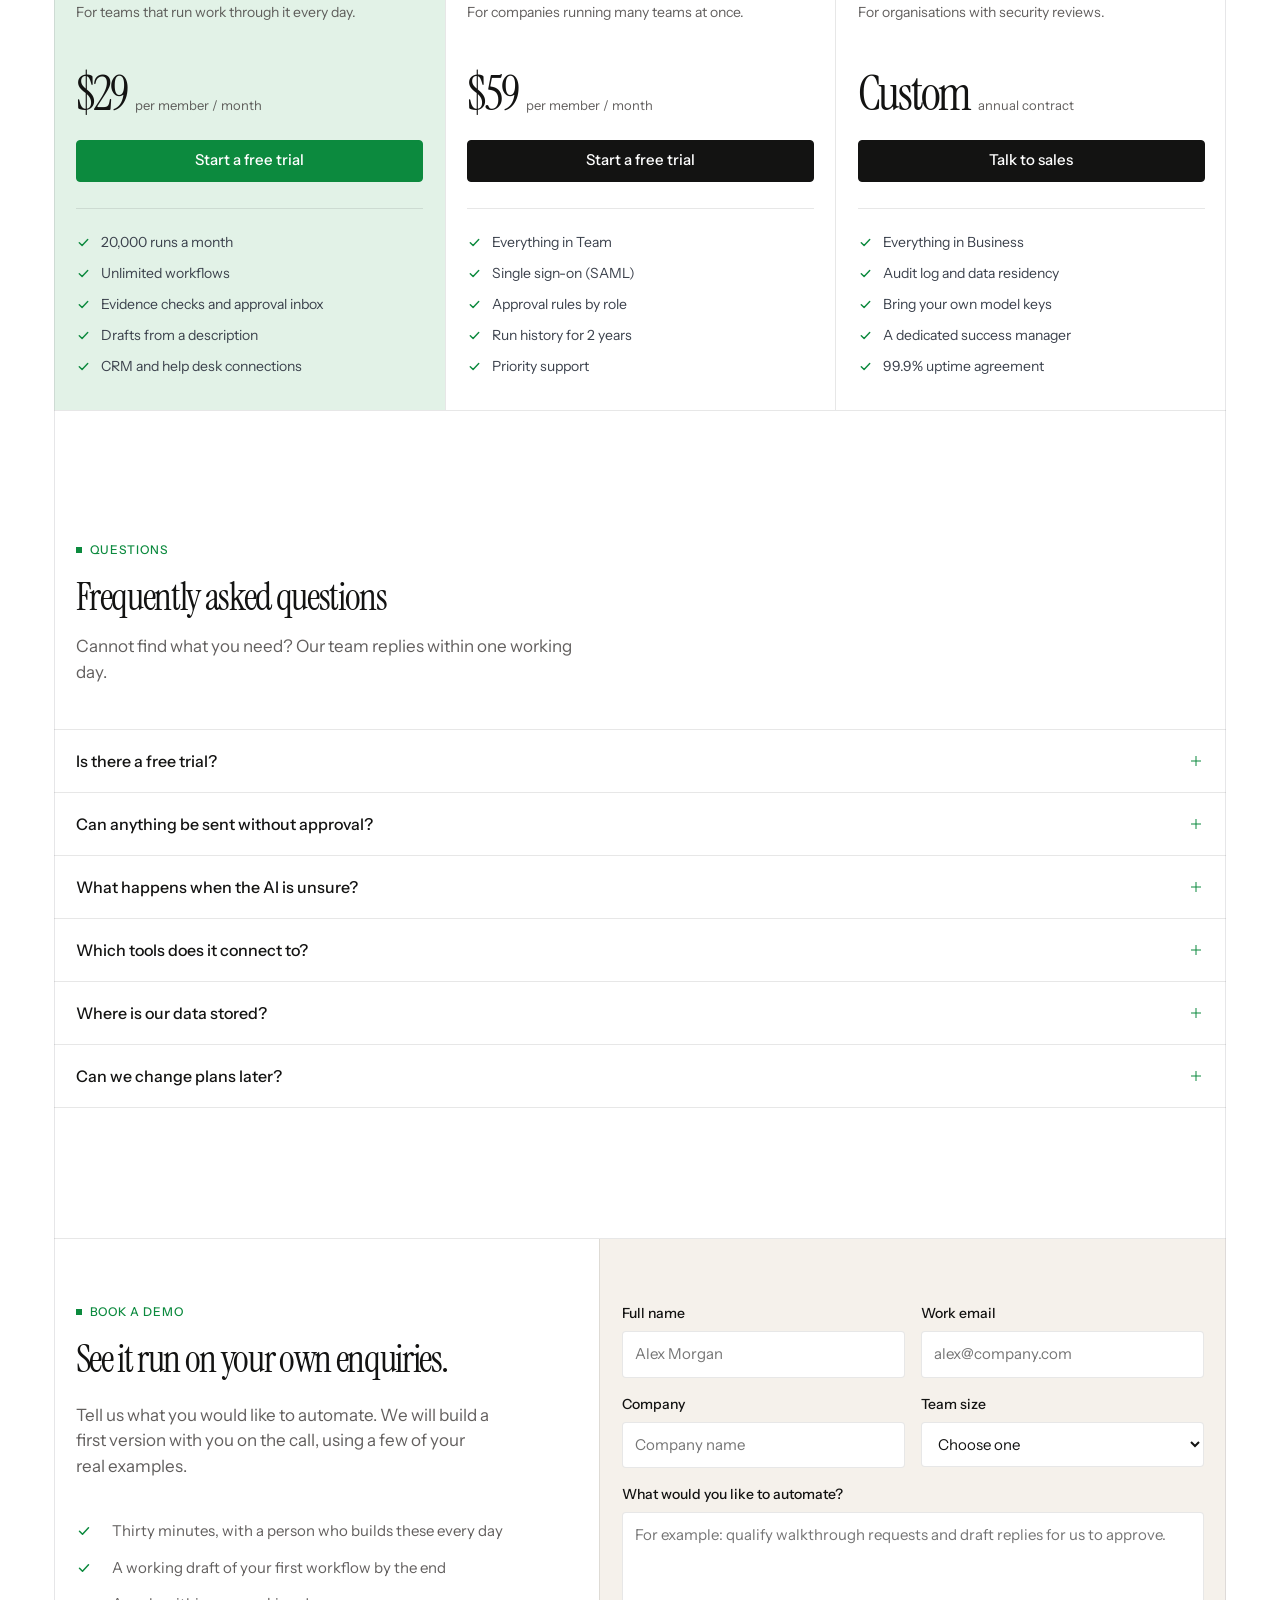
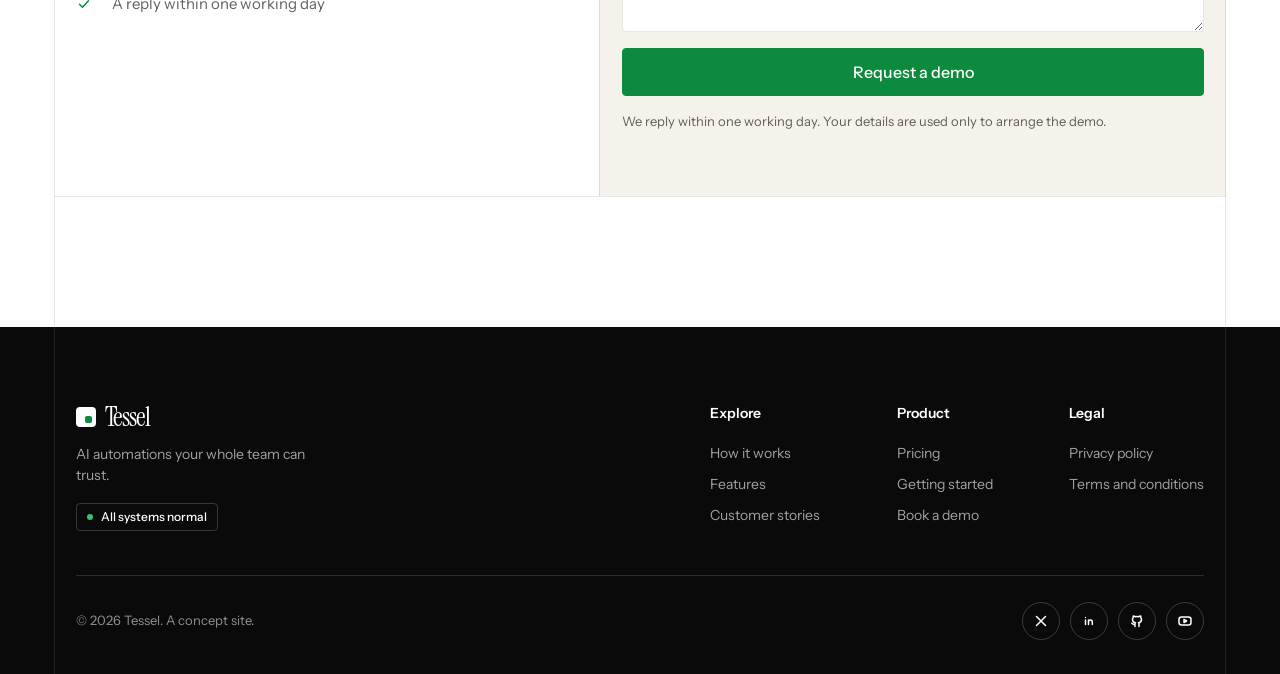
==== commit 9b466fa6: "Tessel v2: use the announcement banner above the hero headline Co-Authored-By: Claude Fable 5.2 <nor" ====
--- a/v2/index.html
+++ b/v2/index.html
@@ -6,8 +6,8 @@
 <title>Tessel · AI automations your whole team can trust</title>
 <meta name="description" content="Tessel is a studio for building AI automations with checks and approvals built in, so the work runs every day and a person stays in charge of what goes out.">
 <link rel="preload" href="../assets/fonts/instrument-serif-latin-400-normal.woff2" as="font" type="font/woff2" crossorigin>
-<link rel="stylesheet" href="../styles.css?v=1794493059">
-<link rel="stylesheet" href="v2.css?v=1794493059">
+<link rel="stylesheet" href="../styles.css?v=1794493317">
+<link rel="stylesheet" href="v2.css?v=1794493317">
 </head>
 <body class="v2" data-nav="light" data-top>
 
@@ -81,7 +81,7 @@
 
 <section class="hero2" data-theme="light">
   <div class="h2-copy">
-    <span class="kick rv">Tessel Studio</span>
+    <a class="pill rv" href="#new"><b>New</b>Tessel 3.0 builds the first draft of every workflow</a>
     <h1 class="rv">Automations your whole <br>team can <em>trust.</em></h1>
     <p class="lead rv d1">Build AI workflows with checks and approvals built in. The work runs every day, and a person stays in charge of what goes out.</p>
     <div class="cta rv d2"><a class="btn dark" href="#pricing">Start a free trial</a><a class="btn" href="#demo">Book a demo</a></div>
@@ -297,6 +297,6 @@
 </footer>
 
 <script src="../lenis.min.js"></script>
-<script src="v2.js?v=1794493059"></script>
+<script src="v2.js?v=1794493317"></script>
 </body>
 </html>
--- a/v2/v2.css
+++ b/v2/v2.css
@@ -351,3 +351,8 @@
     linear-gradient(rgba(19,19,18,.06) 1px,transparent 1px) 0 var(--navh)/100% calc(100vw/6),
     linear-gradient(90deg,rgba(19,19,18,.06) 1px,transparent 1px) 0 0/calc(100%/6) 100%}
 }
+
+/* hero banner in place of the label */
+.hero2 .pill{margin-bottom:26px;background:#fff;transition:border-color .2s}
+.hero2 .pill:hover{border-color:var(--green)}
+@media (max-width:960px){.hero2 .pill{font-size:12px;margin-bottom:20px}}
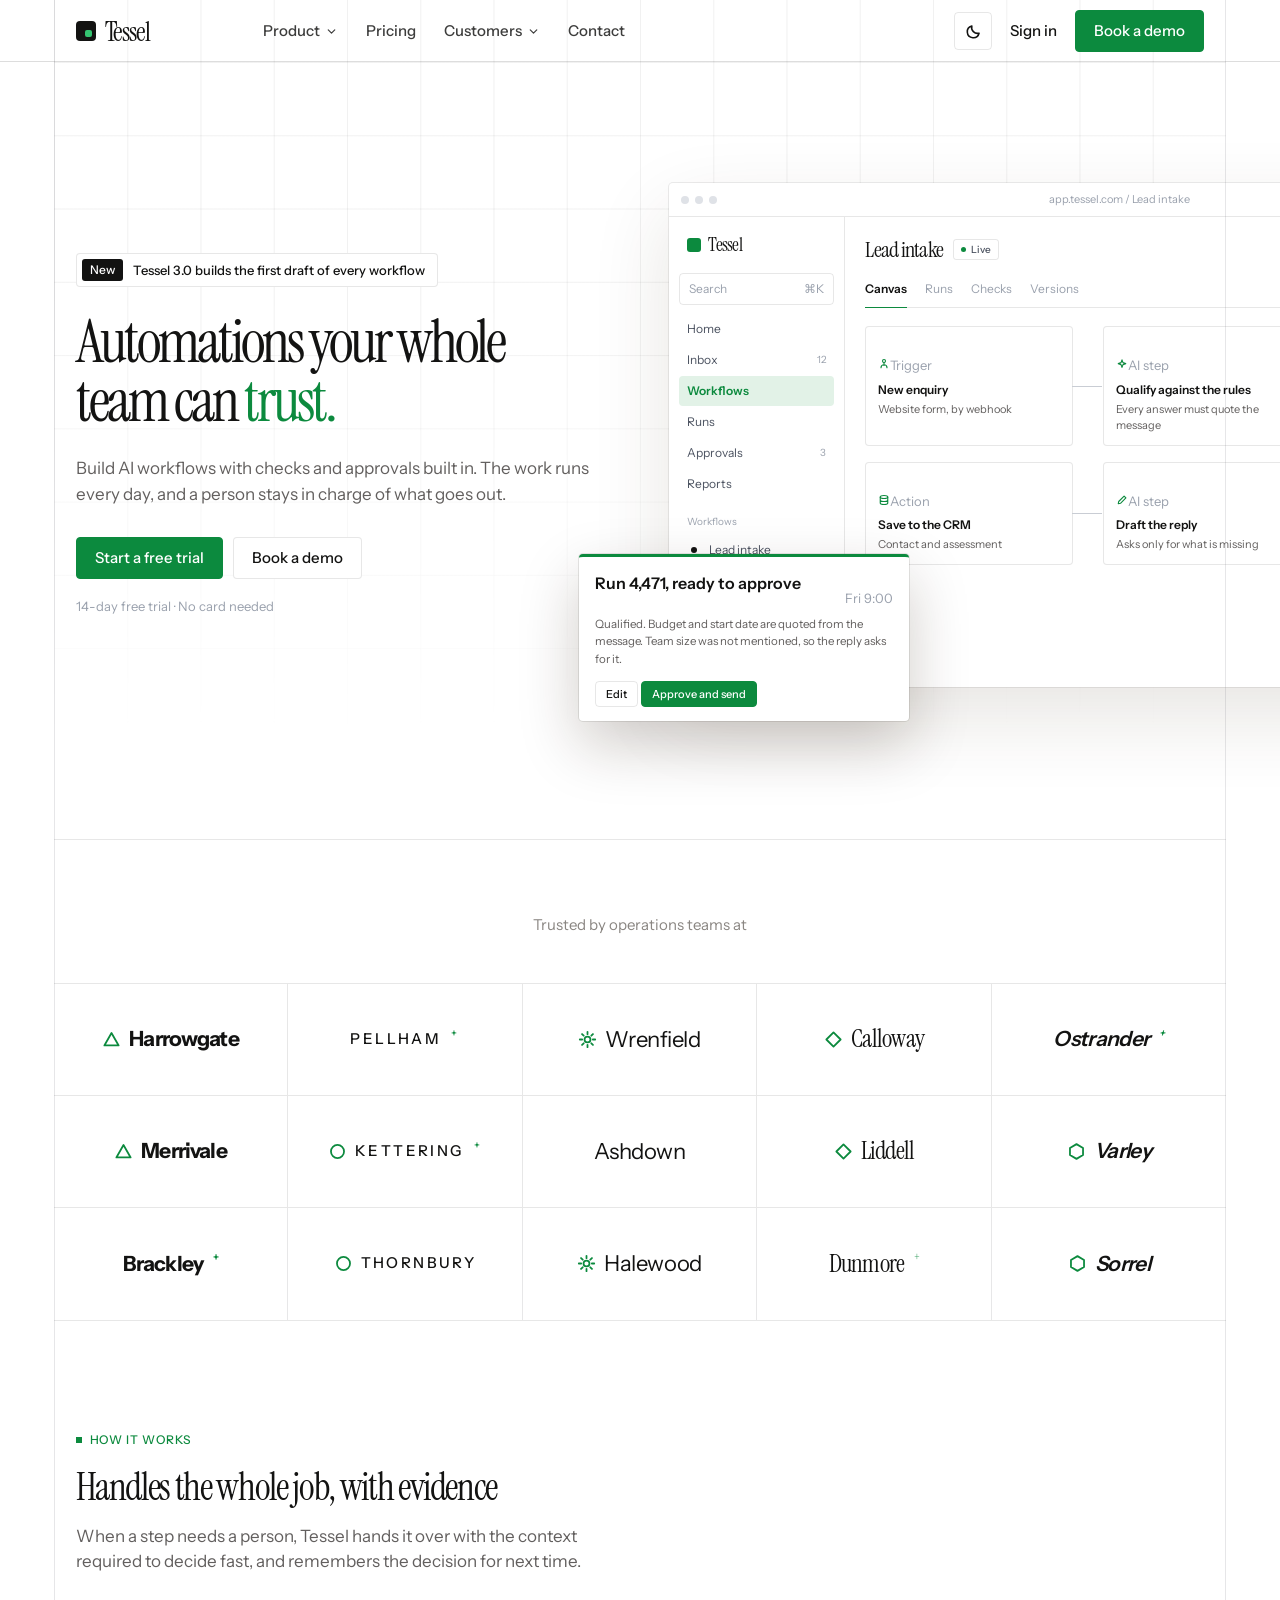
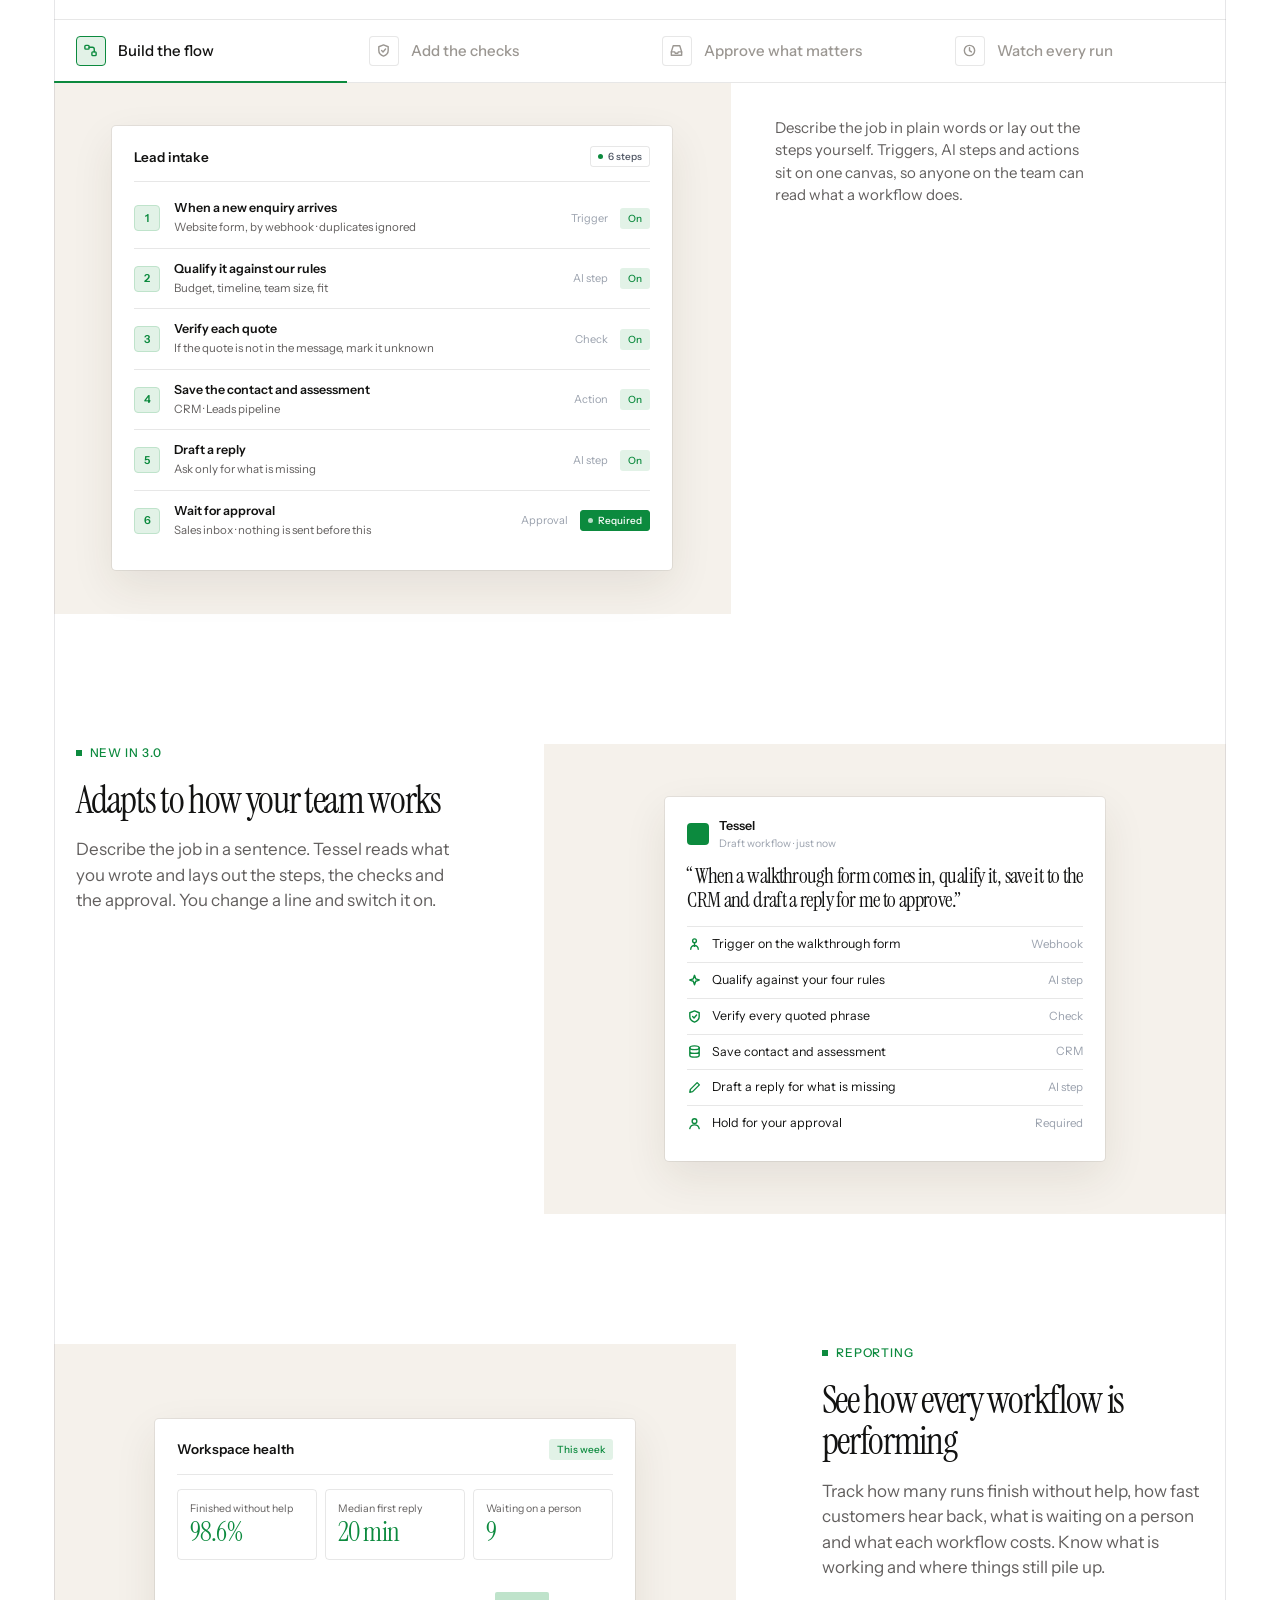
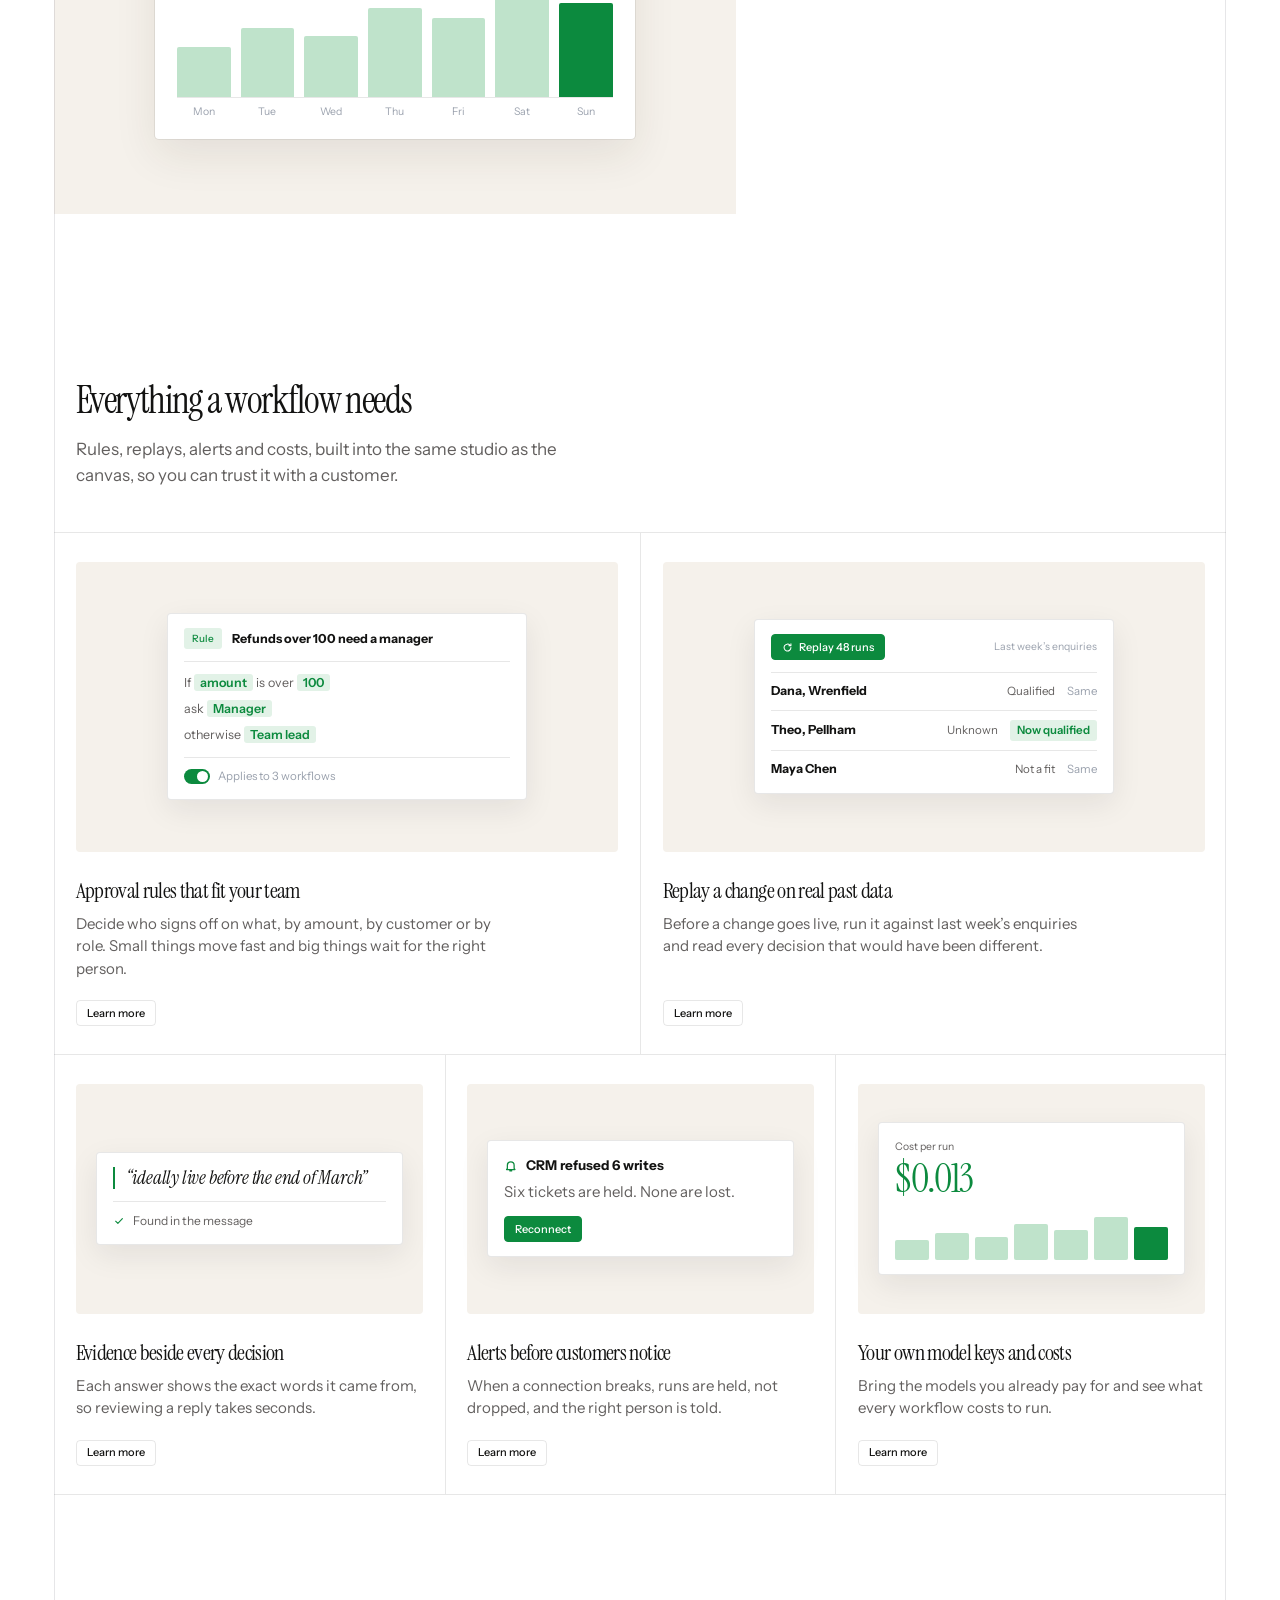
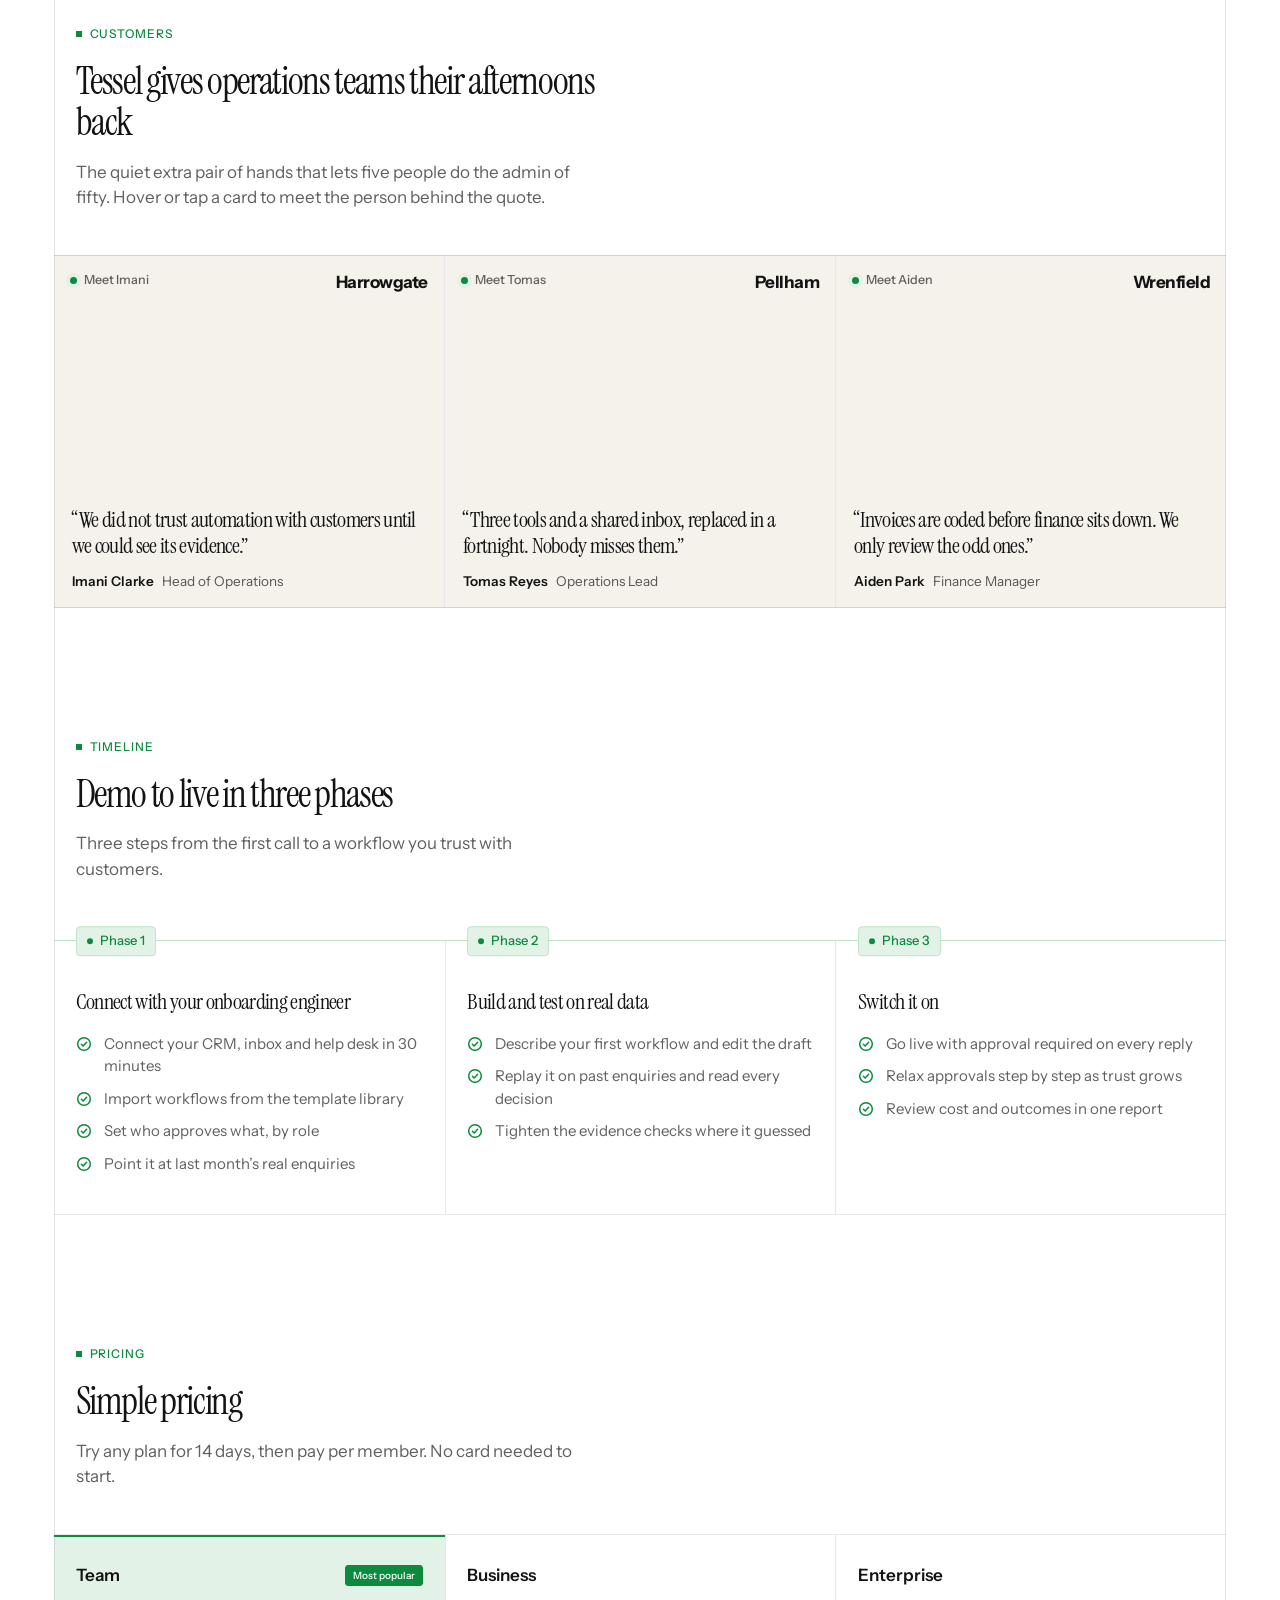
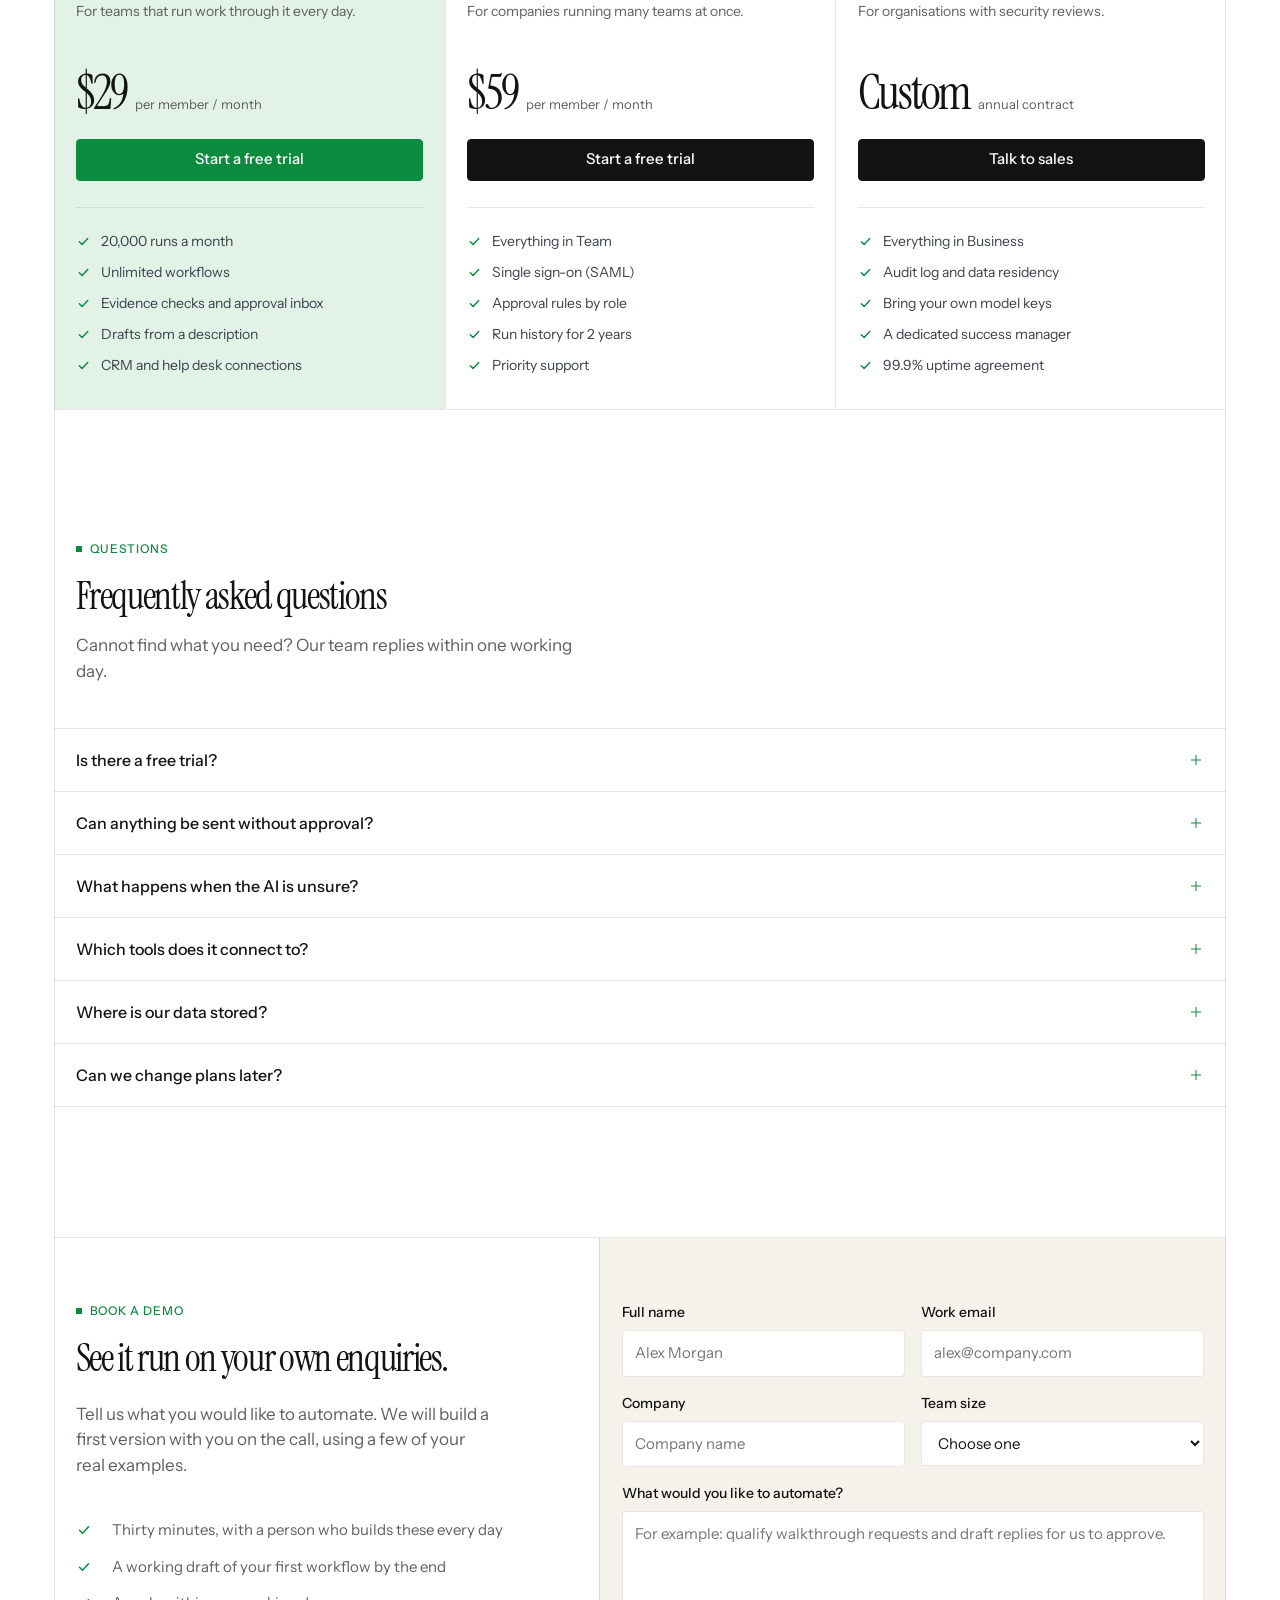
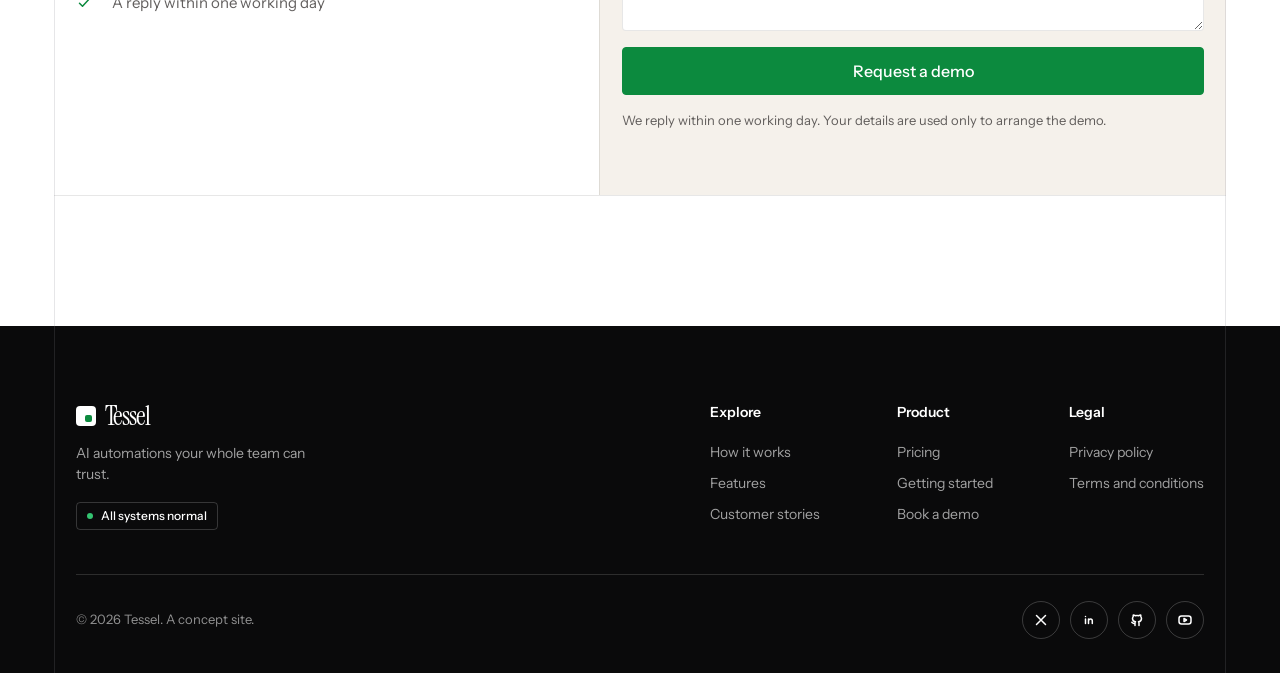
==== commit 7a781f8f: "Tessel v2: add a light and dark theme switch Adds a switch in the header that flips the page between" ====
--- a/v2/index.html
+++ b/v2/index.html
@@ -6,8 +6,9 @@
 <title>Tessel · AI automations your whole team can trust</title>
 <meta name="description" content="Tessel is a studio for building AI automations with checks and approvals built in, so the work runs every day and a person stays in charge of what goes out.">
 <link rel="preload" href="../assets/fonts/instrument-serif-latin-400-normal.woff2" as="font" type="font/woff2" crossorigin>
-<link rel="stylesheet" href="../styles.css?v=1794493317">
-<link rel="stylesheet" href="v2.css?v=1794493317">
+<script>try{var m=localStorage.getItem("tessel-mode");if(m)document.documentElement.dataset.mode=m}catch(e){}</script>
+<link rel="stylesheet" href="../styles.css?v=1794493748">
+<link rel="stylesheet" href="v2.css?v=1794493748">
 </head>
 <body class="v2" data-nav="light" data-top>
 
@@ -74,7 +75,7 @@
     <a class="nl" href="#demo">Contact</a>
     <div class="m-cta"><a class="btn" href="#demo">Sign in</a><a class="btn dark" href="#demo">Book a demo</a></div>
   </nav>
-  <div class="nav-cta"><a class="signin" href="#demo">Sign in</a><a class="btn dark" href="#demo">Book a demo</a><button class="burger" type="button" aria-label="Open menu" aria-expanded="false" aria-controls="site-menu"><i></i><i></i></button></div>
+  <div class="nav-cta"><button class="mode" type="button" aria-label="Switch to dark theme" aria-pressed="false"><svg class="i moon" viewBox="0 0 16 16"><path d="M13.200 9.600A5.600 5.600 0 0 1 6.400 2.800a5.600 5.600 0 1 0 6.800 6.800Z"/></svg><svg class="i sun" viewBox="0 0 16 16"><circle cx="8" cy="8" r="2.800"/><path d="M8 1.500v1.700M8 12.800v1.700M1.500 8h1.700M12.800 8h1.700M3.400 3.400l1.200 1.200M11.400 11.400l1.200 1.200M3.400 12.600l1.200-1.200M11.400 4.600l1.200-1.200"/></svg></button><a class="signin" href="#demo">Sign in</a><a class="btn dark" href="#demo">Book a demo</a><button class="burger" type="button" aria-label="Open menu" aria-expanded="false" aria-controls="site-menu"><i></i><i></i></button></div>
 </header>
 
 <main id="top">
@@ -297,6 +298,6 @@
 </footer>
 
 <script src="../lenis.min.js"></script>
-<script src="v2.js?v=1794493317"></script>
+<script src="v2.js?v=1794493748"></script>
 </body>
 </html>
--- a/v2/v2.css
+++ b/v2/v2.css
@@ -356,3 +356,99 @@
 .hero2 .pill{margin-bottom:26px;background:#fff;transition:border-color .2s}
 .hero2 .pill:hover{border-color:var(--green)}
 @media (max-width:960px){.hero2 .pill{font-size:12px;margin-bottom:20px}}
+
+/* ================= theme switch ================= */
+.v2{--card:#fff;--gridc:rgba(19,19,18,.06);--on-green:#fff}
+.mode{width:38px;height:38px;border:1px solid var(--line);border-radius:var(--r);display:grid;place-items:center;font-size:17px;color:var(--ink);transition:border-color .2s,color .2s}
+.mode:hover{border-color:var(--green);color:var(--green)}
+.mode .sun{display:none}
+html[data-mode=dark] .mode .sun{display:block}
+html[data-mode=dark] .mode .moon{display:none}
+.mode-fade *,.mode-fade *::before,.mode-fade *::after{transition:background-color .4s,color .4s,border-color .4s,box-shadow .4s,fill .4s,stroke .4s!important}
+/* the hero grid takes its line colour from a variable so both themes share one rule */
+.hero2::before{background:
+    linear-gradient(var(--gridc) 1px,transparent 1px) 0 var(--navh)/100% calc((100vw - 2*var(--edge))/16),
+    linear-gradient(90deg,var(--gridc) 1px,transparent 1px) 0 0/calc(100%/16) 100%}
+@media (max-width:960px){
+  .hero2::before{background:
+    linear-gradient(var(--gridc) 1px,transparent 1px) 0 var(--navh)/100% calc(100vw/6),
+    linear-gradient(90deg,var(--gridc) 1px,transparent 1px) 0 0/calc(100%/6) 100%}
+  .mode{width:40px;height:40px}
+}
+.v2 .btn.dark,.v2 .mini.k,.v2 .tag.k,.v2 .tag.k.plain,.v2 .plan .tag.k,.v2 .demo form .btn{color:var(--on-green)}
+
+/* ================= dark theme ================= */
+html[data-mode=dark]{color-scheme:dark;background:#0b0c0d}
+html[data-mode=dark] .v2{
+  --bg:#0b0c0d;--card:#191b1e;--beige:#121315;--soft:#15171a;
+  --ink:#f1efea;--muted:rgba(238,235,228,.68);--faint:rgba(238,235,228,.44);--line:rgba(255,255,255,.1);
+  --green:#3ccf7a;--green-bright:#3ccf7a;--green-soft:rgba(60,207,122,.13);--green-mid:rgba(60,207,122,.36);
+  --gridc:rgba(255,255,255,.055);--on-green:#06140c;--kick:var(--green);
+  background:var(--bg);color:var(--ink)}
+/* header and menus */
+html[data-mode=dark] .v2 .nav::before{background:rgba(11,12,13,.82);border-bottom-color:rgba(255,255,255,.13)}
+html[data-mode=dark] body.v2[data-top] .nav::before{background:transparent;border-color:rgba(255,255,255,.13)}
+html[data-mode=dark] .v2 .mega-in{background:var(--card);box-shadow:0 0 0 1px rgba(255,255,255,.06),0 24px 60px rgba(0,0,0,.6)}
+html[data-mode=dark] .v2 .mg a i{background:transparent}
+html[data-mode=dark] .v2 .mg-card{background:#202327}
+html[data-mode=dark] .v2 .mg-card:hover{background:#262a2e}
+html[data-mode=dark] .v2 .frame i{background:rgba(255,255,255,.1)}
+/* buttons */
+html[data-mode=dark] .v2 .btn{background:transparent;border-color:rgba(255,255,255,.2);color:var(--ink)}
+html[data-mode=dark] .v2 .btn.dark,html[data-mode=dark] .v2 .nav .btn.dark,html[data-mode=dark] .v2 .demo form .btn{background:var(--green);border-color:var(--green);color:var(--on-green)}
+html[data-mode=dark] .v2 .btn.dark:hover{background:var(--ink);border-color:var(--ink);color:#0b0c0d}
+html[data-mode=dark] .v2 .btn:not(.dark):hover{background:transparent;border-color:var(--green);color:var(--green)}
+html[data-mode=dark] .v2 .plan:not(.pop) .btn.dark{background:var(--ink);border-color:var(--ink);color:#0b0c0d}
+html[data-mode=dark] .v2 .plan:not(.pop) .btn.dark:hover{background:var(--green);border-color:var(--green);color:var(--on-green)}
+html[data-mode=dark] .v2 .mini{border-color:rgba(255,255,255,.16);color:var(--ink)}
+html[data-mode=dark] .v2 .mini.k,html[data-mode=dark] .v2 .fc .mini:hover{background:var(--green);border-color:var(--green);color:var(--on-green)}
+/* hero and the product window */
+html[data-mode=dark] .v2 .pill{background:var(--card)}
+html[data-mode=dark] .v2 .pill b{background:var(--ink);color:#0b0c0d}
+html[data-mode=dark] .v2 .win{background:var(--card);box-shadow:0 0 0 1px rgba(255,255,255,.08),0 34px 90px rgba(0,0,0,.6)}
+html[data-mode=dark] .v2 .win-bar i{background:rgba(255,255,255,.16)}
+html[data-mode=dark] .v2 .side a,html[data-mode=dark] .v2 .tag{color:var(--muted)}
+html[data-mode=dark] .v2 .side a.on{background:var(--green-soft);color:var(--green)}
+html[data-mode=dark] .v2 .side .dot{background:var(--ink)}
+html[data-mode=dark] .v2 .side .dot.o{background:rgba(255,255,255,.26)}
+html[data-mode=dark] .v2 .tag.plain{color:var(--green)}
+html[data-mode=dark] .v2 .tag.k,html[data-mode=dark] .v2 .tag.k.plain{color:var(--on-green)}
+html[data-mode=dark] .v2 .avs span i{border-color:var(--card);color:#0b0c0d}
+html[data-mode=dark] .v2 .avs span i:nth-child(2){background:#9aa3ad}
+html[data-mode=dark] .v2 .avs span i:nth-child(3){background:#dfe3e8}
+html[data-mode=dark] .v2 .node{background:#1f2226}
+html[data-mode=dark] .v2 .node:not(:nth-child(3n))::after{background:rgba(255,255,255,.22)}
+html[data-mode=dark] .v2 .node small svg{color:var(--green)}
+html[data-mode=dark] .v2 .floaty{background:#22262a;box-shadow:0 0 0 1px rgba(255,255,255,.1),0 26px 70px rgba(0,0,0,.65)}
+/* panels inside the page */
+html[data-mode=dark] .v2 .logos2 p,html[data-mode=dark] .v2 .tab{color:var(--faint)}
+html[data-mode=dark] .v2 .tab.on,html[data-mode=dark] .v2 .tab:hover{color:var(--ink)}
+html[data-mode=dark] .v2 .tab i{background:var(--card)}
+html[data-mode=dark] .v2 .tab.on i{background:var(--green-soft)}
+html[data-mode=dark] .v2 .bp .panel,html[data-mode=dark] .v2 .fart>div{background:var(--card);box-shadow:0 0 0 1px rgba(255,255,255,.07),0 18px 50px rgba(0,0,0,.5)}
+html[data-mode=dark] .v2 .row .n.no{background:transparent;border-color:rgba(255,255,255,.14);color:#ff8479}
+html[data-mode=dark] .v2 .no{color:#ff8479}
+html[data-mode=dark] .v2 .fa-rule .r3 i::after{background:#0b0c0d}
+html[data-mode=dark] .v2 .chip{background:var(--green-soft);border-color:var(--green-mid);color:var(--green)}
+html[data-mode=dark] .v2 .voice{background:var(--beige);color:var(--ink)}
+html[data-mode=dark] .v2 .voice:hover,html[data-mode=dark] .v2 .voice:focus-visible,html[data-mode=dark] .v2 .voice.show{color:#fff}
+html[data-mode=dark] .v2 .plan li,html[data-mode=dark] .v2 .demo .pts li{color:var(--muted)}
+html[data-mode=dark] .v2 .plan.pop{background:var(--green-soft)}
+/* form */
+html[data-mode=dark] .v2 .fld input,html[data-mode=dark] .v2 .fld select,html[data-mode=dark] .v2 .fld textarea{background:#0f1012;border-color:rgba(255,255,255,.14);color:var(--ink)}
+html[data-mode=dark] .v2 .fld input::placeholder,html[data-mode=dark] .v2 .fld textarea::placeholder{color:var(--faint)}
+html[data-mode=dark] .v2 .fld input:focus,html[data-mode=dark] .v2 .fld select:focus,html[data-mode=dark] .v2 .fld textarea:focus{border-color:var(--green);box-shadow:0 0 0 3px var(--green-soft)}
+html[data-mode=dark] .v2 .form-status.ok{background:rgba(60,207,122,.14);color:#8fe3b1}
+html[data-mode=dark] .v2 .form-status.err{background:rgba(255,132,121,.13);color:#ffb0a8}
+/* footer keeps its black, with a line so it does not merge into the page */
+html[data-mode=dark] .v2 .foot{background:#060607;border-top:1px solid rgba(255,255,255,.1)}
+@media (max-width:960px){
+  html[data-mode=dark] .v2 .nav-links{background:var(--bg);color:var(--ink)}
+  html[data-mode=dark] body.v2.menu-open .nav::before,html[data-mode=dark] body.v2.menu-open[data-top] .nav::before{background:var(--bg);border-color:rgba(255,255,255,.13)}
+  html[data-mode=dark] body.v2.menu-open .nav{color:var(--ink)}
+  html[data-mode=dark] body.v2.menu-open .logo b::after{background:var(--green)}
+}
+/* the browser draws its own controls (scrollbars, select menus) to match the chosen theme, not the device setting */
+html{color-scheme:light}
+/* the pricing section's own top rule ran the full window width; the timeline above already closes on the frame */
+.v2 .price{border-top:0}
